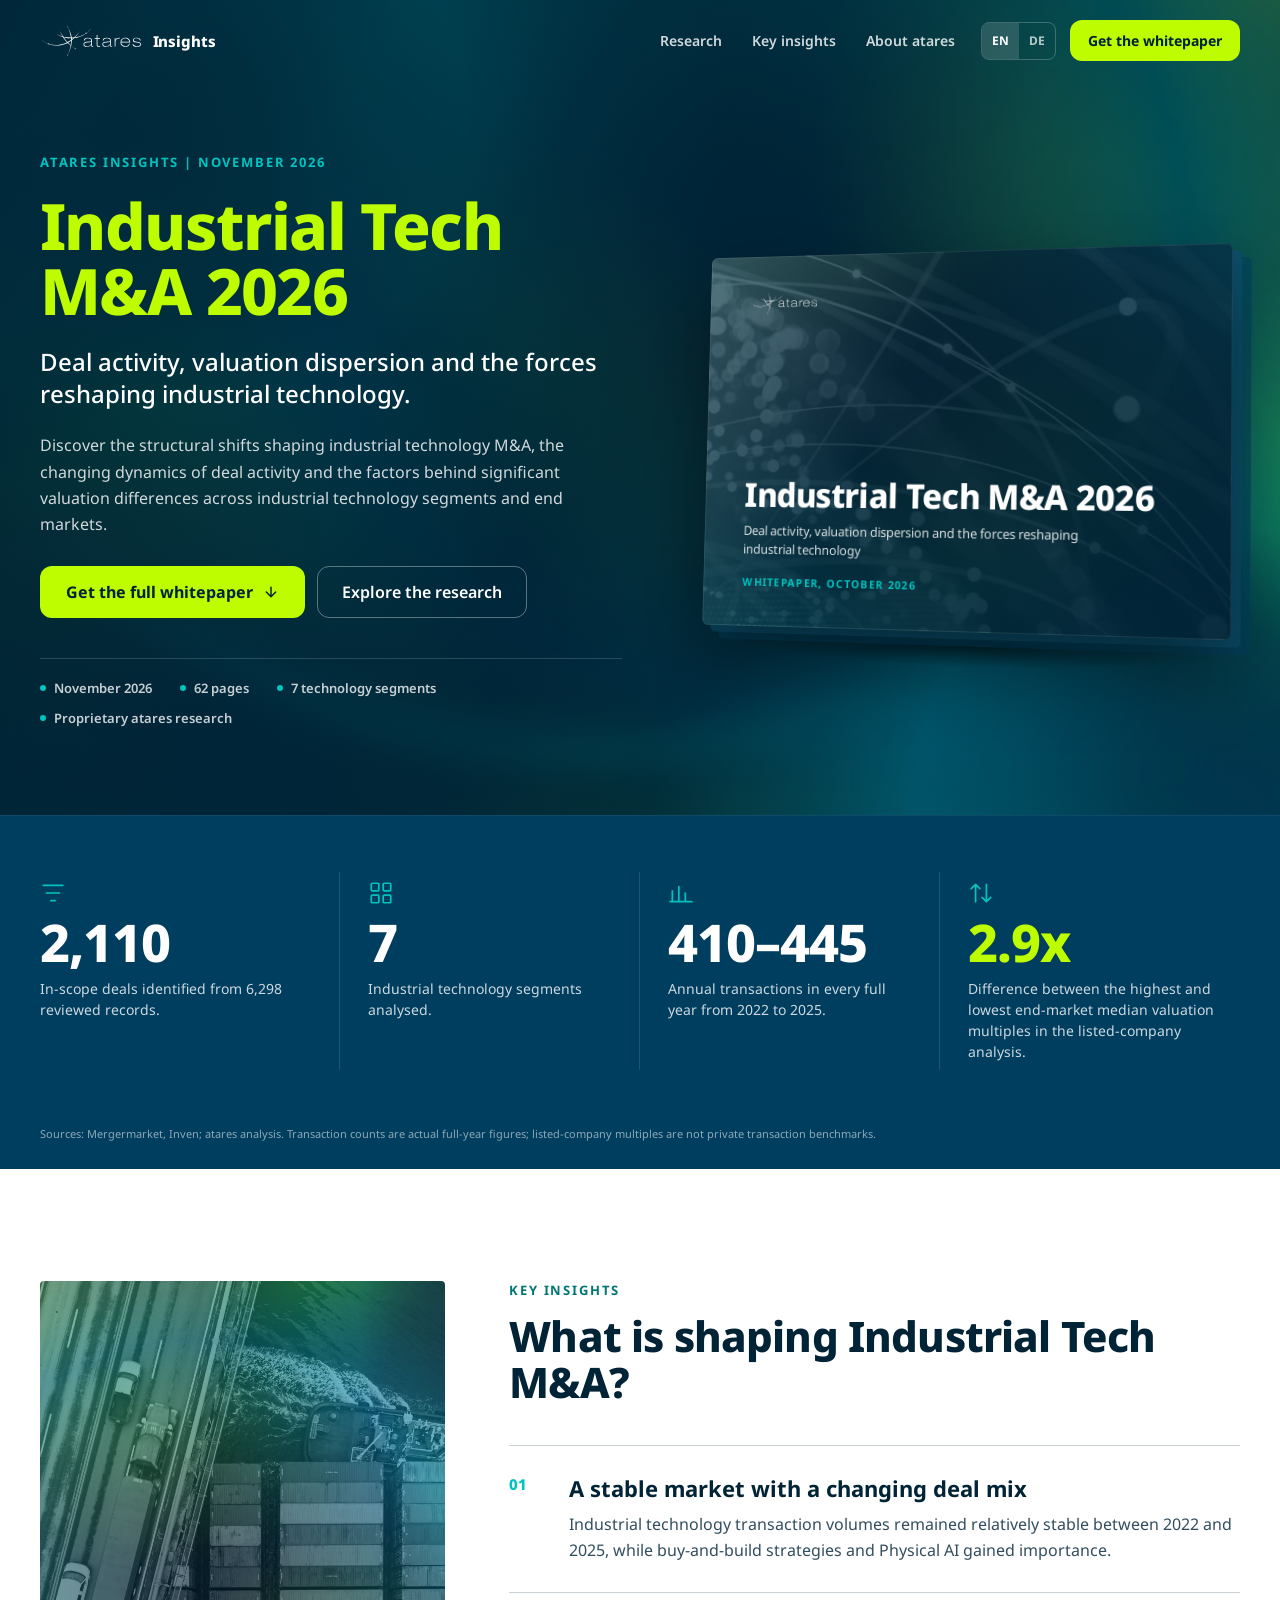
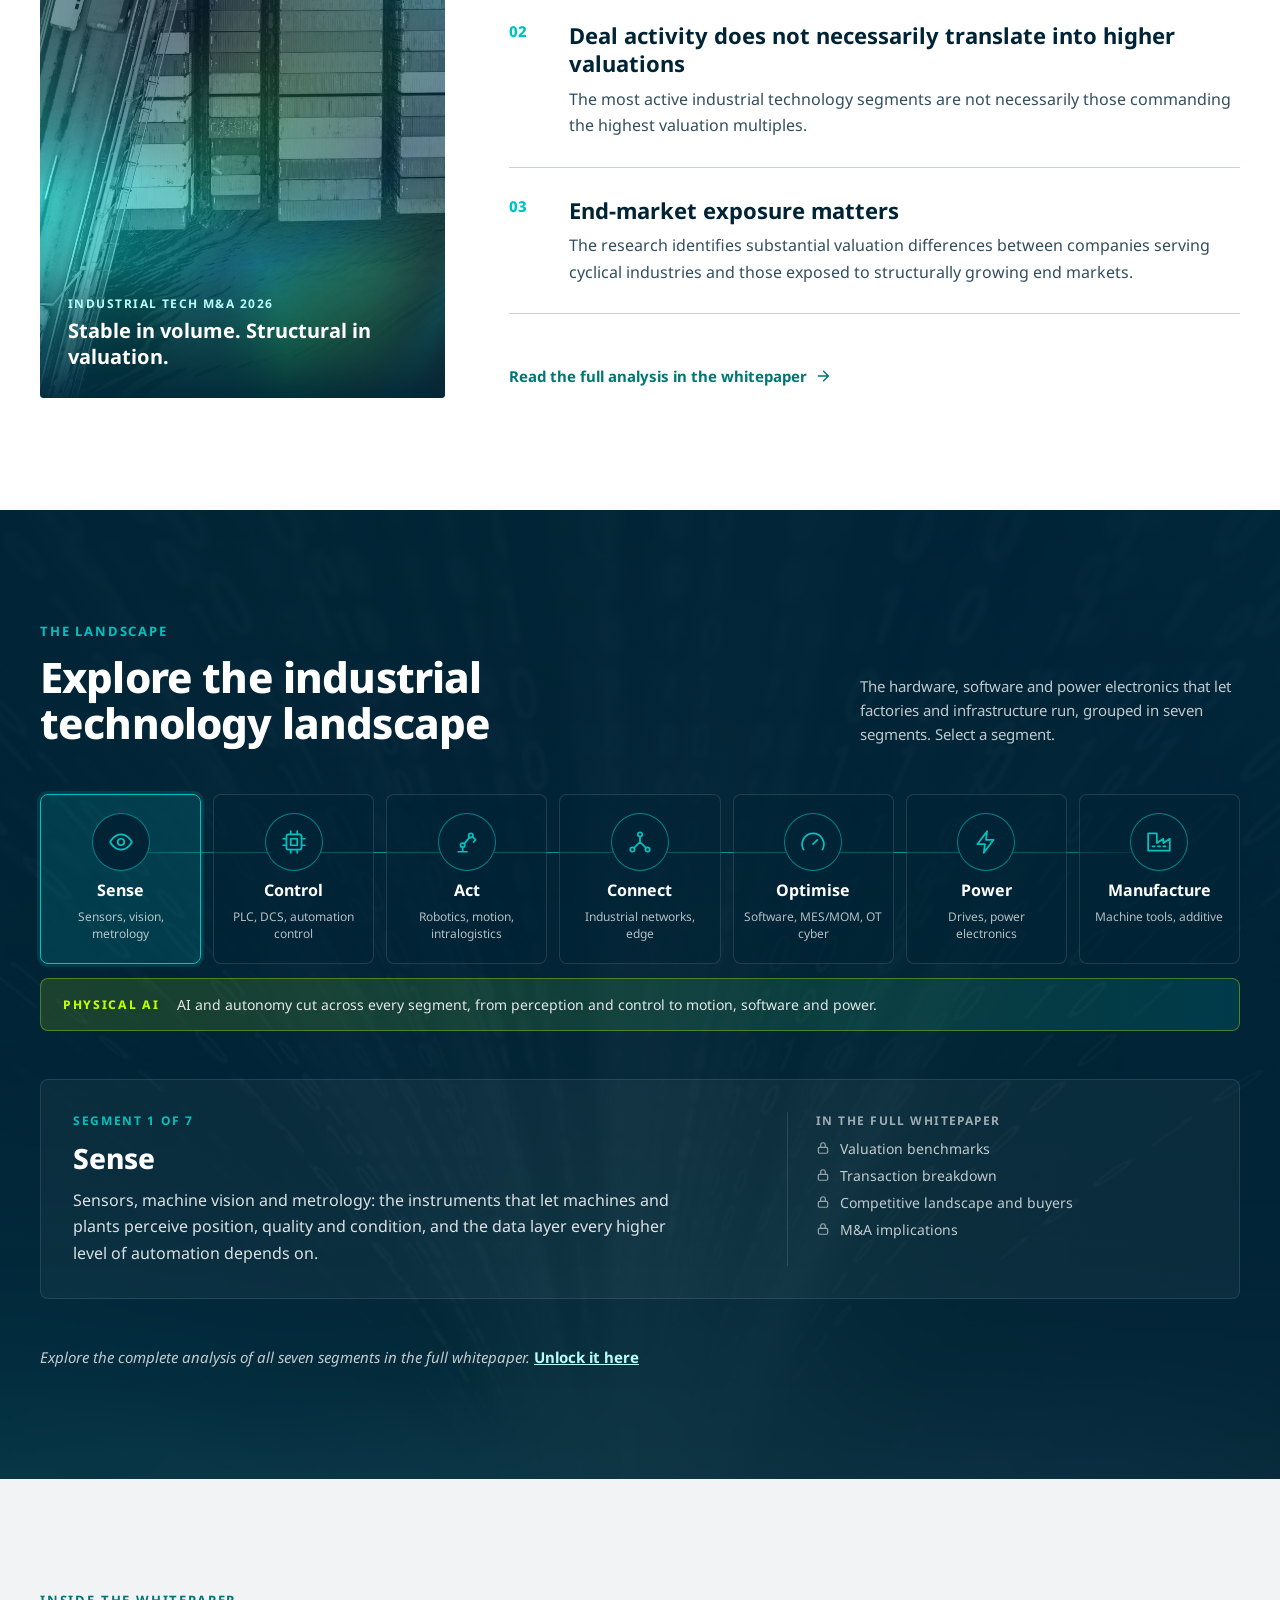
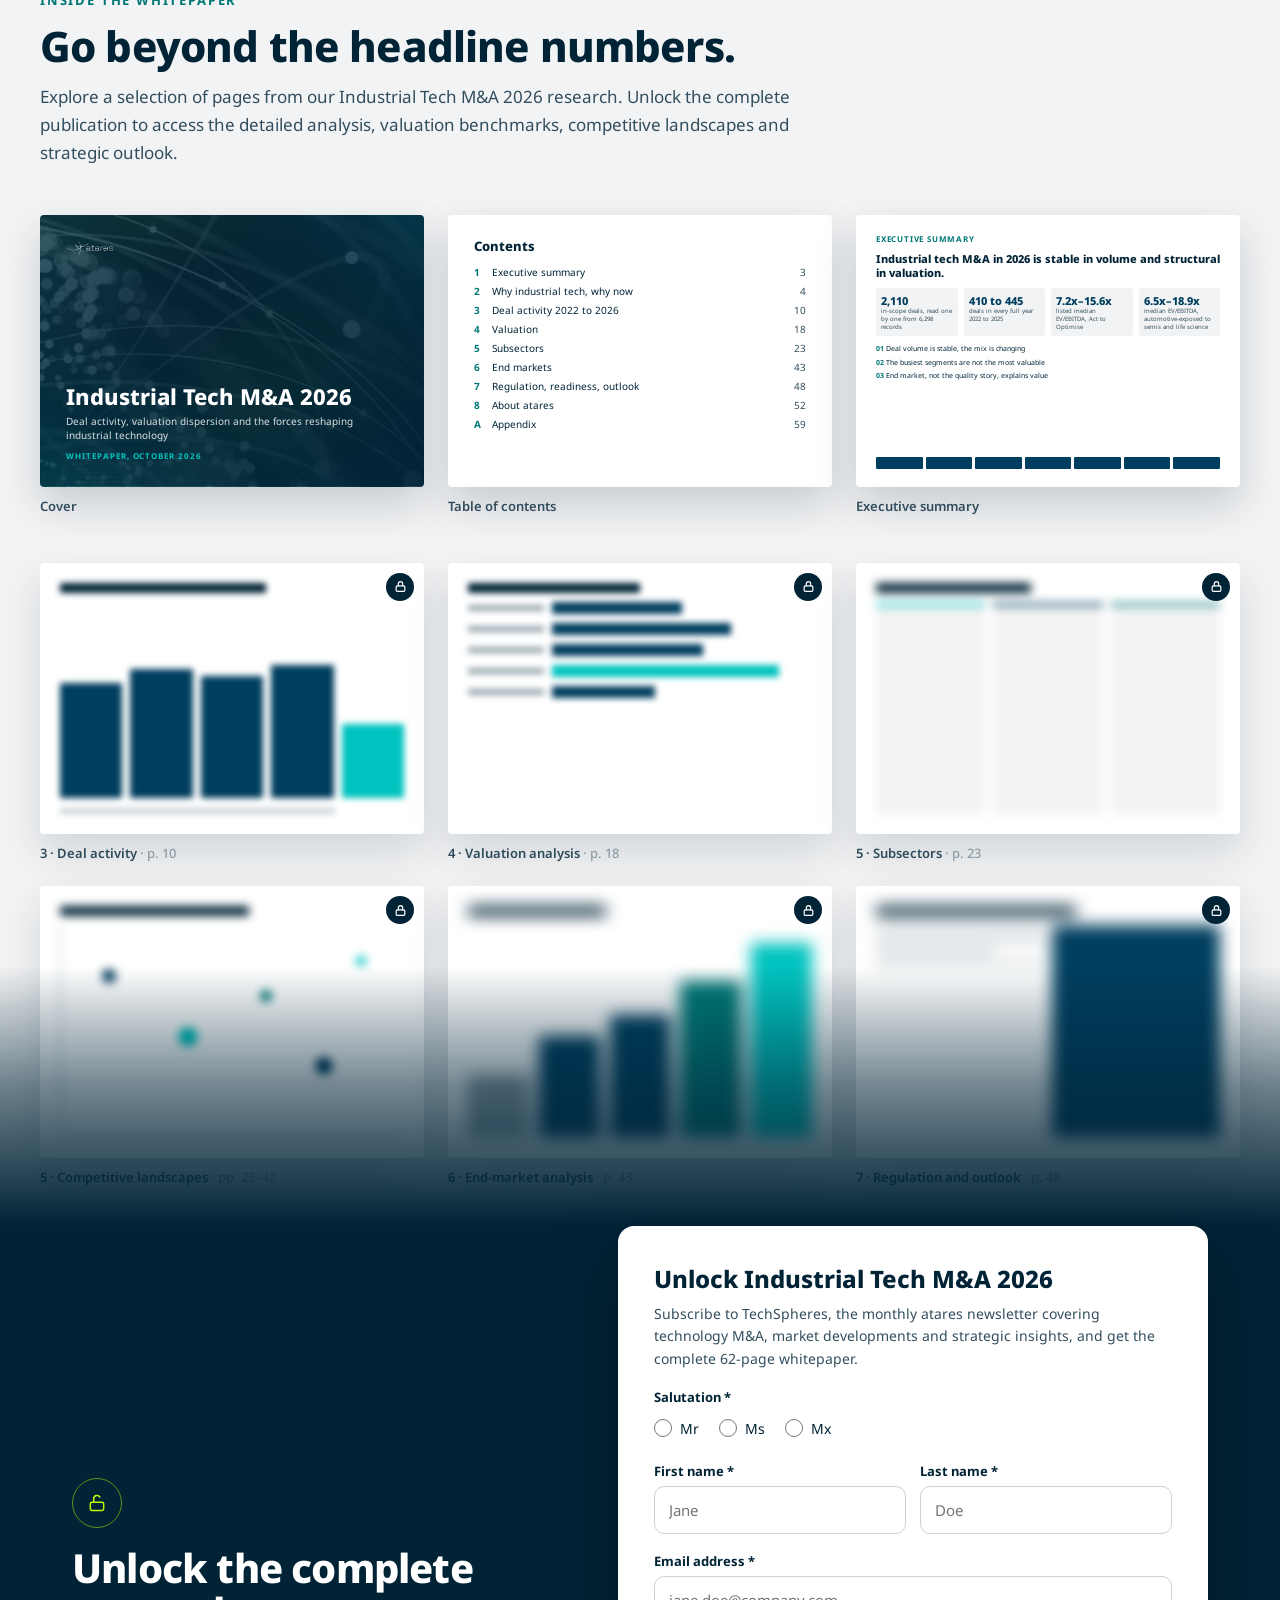
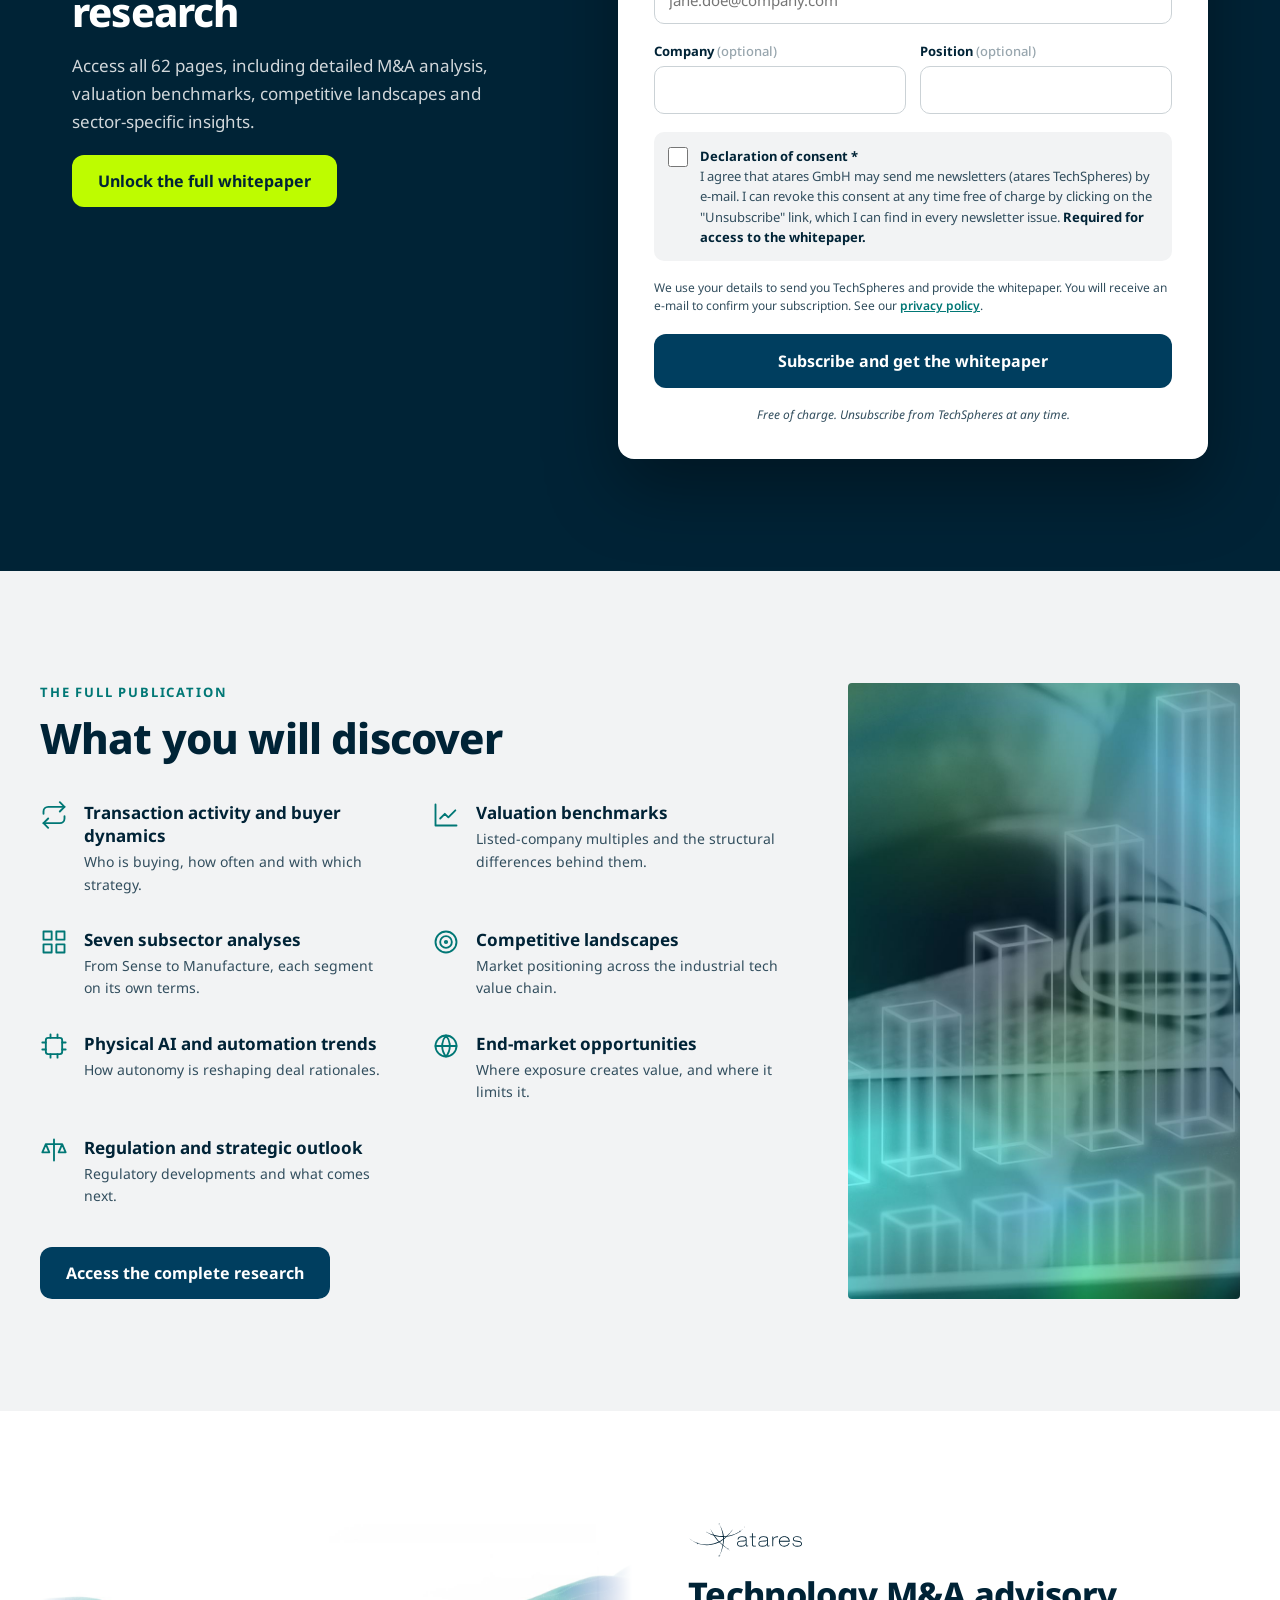
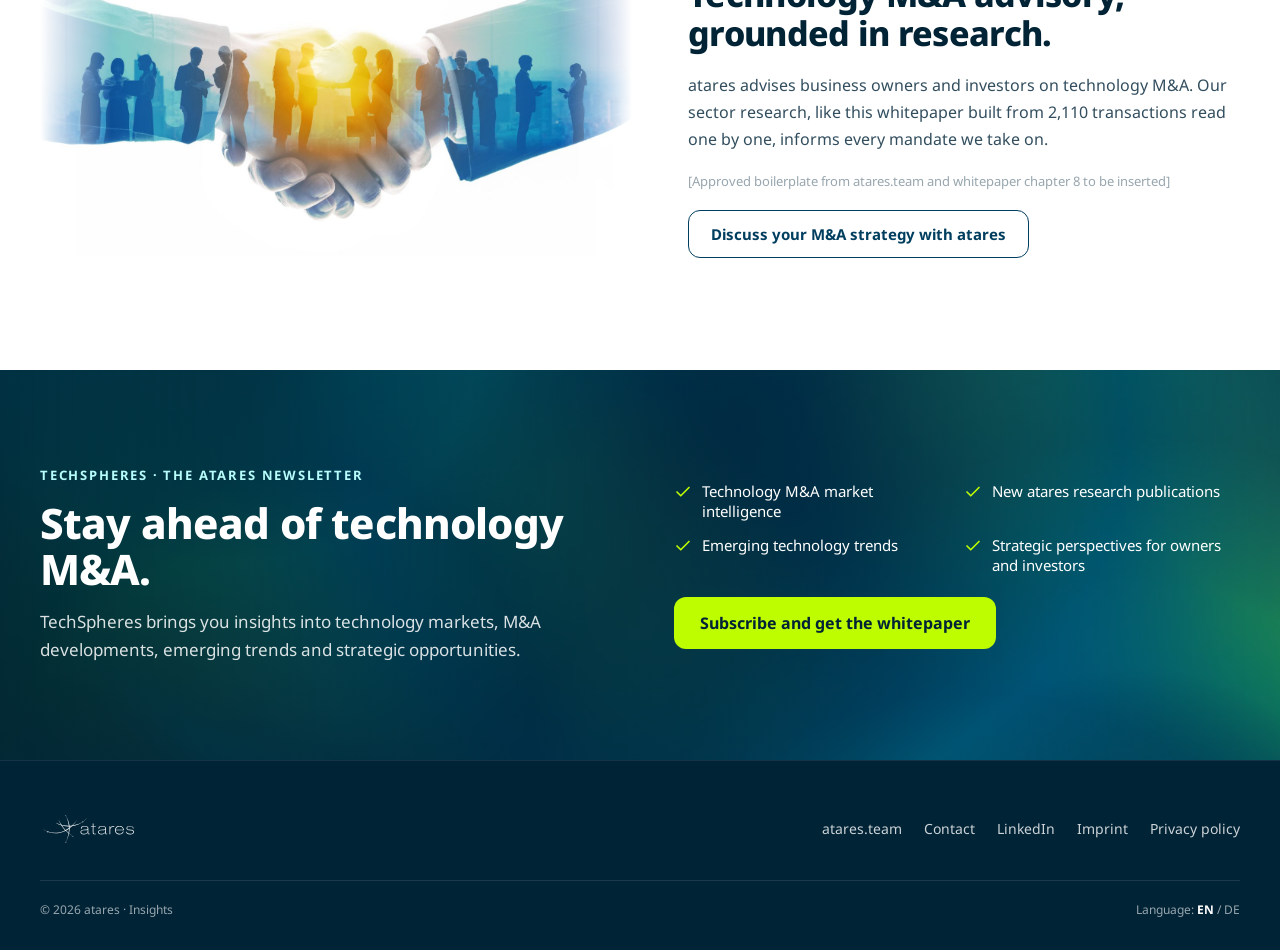
==== index.html @ 833ba100 "Subscribe whitepaper leads to atares TechSpheres via Mailchimp - Form now matches the atares.team Te" ====
<!doctype html>
<html lang="en">
<head>
<meta charset="utf-8">
<meta name="viewport" content="width=device-width, initial-scale=1">
<title>Industrial Tech M&amp;A 2026 | atares Insights</title>
<meta name="description" content="atares whitepaper: deal activity, valuation dispersion and the forces reshaping industrial technology M&amp;A, built from 2,110 transactions.">
<meta property="og:title" content="Industrial Tech M&amp;A 2026 | atares Insights">
<meta property="og:description" content="Deal activity, valuation dispersion and the forces reshaping industrial technology.">
<meta property="og:image" content="assets/991821ead0e1a523da4ce4a269cb7c0e.jpg">
<link rel="icon" href="assets/1806137ba7ff9f6e757d24d8d78b9882.svg">
<link rel="preconnect" href="https://fonts.googleapis.com">
<link href="https://fonts.googleapis.com/css2?family=Noto+Sans:wght@400;500;600;700;800&amp;display=swap" rel="stylesheet">
<style>
body{margin:0;background:#ffffff}
a{color:#007775}a:hover{color:#003e5f}
.hero-bg{background-color:#002336;background-image:linear-gradient(100deg,rgba(0,35,54,.96) 0%,rgba(0,35,54,.82) 45%,rgba(0,35,54,.35) 100%),url(assets/991821ead0e1a523da4ce4a269cb7c0e.jpg);background-size:cover;background-position:center}
.land-bg{background-color:#002336;background-image:linear-gradient(180deg,rgba(0,35,54,.94),rgba(0,35,54,.88)),url(assets/c95083ebfd81b2b73e8e420185a3550f.jpg);background-size:cover;background-position:center}
.ts-bg{background-color:#003e5f;background-image:linear-gradient(90deg,rgba(0,35,54,.92),rgba(0,62,95,.55)),url(assets/991821ead0e1a523da4ce4a269cb7c0e.jpg);background-size:cover;background-position:center}
.cover-bg{background-color:#002336;background-image:linear-gradient(160deg,rgba(0,35,54,.55),rgba(0,35,54,.92)),url(assets/211e1931f4c8da211d725cb4b583b872.jpg);background-size:cover;background-position:center}
.field{width:100%;box-sizing:border-box;height:48px;border-radius:10px;border:1px solid #cbd2d6;padding:0 14px;font:inherit;font-size:15px;color:#002336;background:#fff}
.field:focus{outline:2px solid #00c3bf;outline-offset:1px;border-color:#007775}
.seg:hover{border-color:#00c3bf}
.btn-lime:hover{background:#d4ff3d}
.btn-ghost:hover{background:rgba(255,255,255,.12)}
.btn-navy:hover{background:#002336}
.fade-x{-webkit-mask-image:linear-gradient(90deg,transparent 0,#000 12%,#000 88%,transparent 100%);mask-image:linear-gradient(90deg,transparent 0,#000 12%,#000 88%,transparent 100%)}
</style>
<link rel="stylesheet" href="css/site.css">
</head>
<body>
<div style="font-family: 'Noto Sans', Arial, Helvetica, sans-serif; color: #002336; background: #ffffff; width: 100%">

<!-- 01 NAV + 02 HERO -->
<section class="hero-bg" style="position: relative; overflow: hidden">
  <header style="max-width: 1200px; margin: 0 auto; padding: 20px 32px; display: flex; align-items: center; justify-content: space-between; gap: 16px; flex-wrap: wrap">
    <a href="#top" style="display: inline-flex; align-items: center; gap: 12px; text-decoration: none">
      <img src="assets/1806137ba7ff9f6e757d24d8d78b9882.svg" alt="atares" style="height: 30px; width: auto">
      <span style="font-weight: 800; font-size: 15px; color: #ffffff; letter-spacing: -0.01em">Insights</span>
    </a>
    <nav aria-label="Main" style="display: flex; align-items: center; gap: 6px; flex-wrap: wrap">
      <a href="#research" style="color: rgba(255,255,255,.82); text-decoration: none; font-size: 14px; font-weight: 600; padding: 10px 12px">Research</a>
      <a href="#insights" style="color: rgba(255,255,255,.82); text-decoration: none; font-size: 14px; font-weight: 600; padding: 10px 12px">Key insights</a>
      <a href="#about" style="color: rgba(255,255,255,.82); text-decoration: none; font-size: 14px; font-weight: 600; padding: 10px 12px">About atares</a>
      <div role="group" aria-label="Language" style="display: inline-flex; border: 1px solid rgba(255,255,255,.22); border-radius: 8px; overflow: hidden; margin: 0 8px">
        <button type="button" aria-pressed="true" style="background: rgba(255,255,255,.14); color: #ffffff; border: 0; font: inherit; font-size: 12px; font-weight: 700; padding: 8px 10px; min-height: 36px">EN</button>
        <button type="button" aria-pressed="false" style="background: transparent; color: rgba(255,255,255,.7); border: 0; font: inherit; font-size: 12px; font-weight: 700; padding: 8px 10px; min-height: 36px">DE</button>
      </div>
      <a href="#unlock" class="btn-lime" style="background: #befc00; color: #002336; text-decoration: none; font-size: 14px; font-weight: 700; padding: 11px 18px; border-radius: 12px">Get the whitepaper</a>
    </nav>
  </header>

  <div id="top" style="max-width: 1200px; margin: 0 auto; padding: 72px 32px 88px; display: flex; flex-wrap: wrap; align-items: center; gap: 56px">
    <div style="flex: 1 1 460px; min-width: 0; display: flex; flex-direction: column; gap: 22px">
      <p style="margin: 0; font-size: 13px; font-weight: 700; letter-spacing: 0.14em; color: #00c3bf">ATARES INSIGHTS | NOVEMBER 2026</p>
      <h1 style="margin: 0; font-size: 64px; line-height: 1.02; font-weight: 800; letter-spacing: -0.025em; color: #befc00">Industrial Tech M&amp;A 2026</h1>
      <p style="margin: 0; font-size: 24px; line-height: 1.35; font-weight: 500; color: #ffffff; max-width: 560px">Deal activity, valuation dispersion and the forces reshaping industrial technology.</p>
      <p style="margin: 0; font-size: 16px; line-height: 1.65; color: rgba(255,255,255,.82); max-width: 540px">Discover the structural shifts shaping industrial technology M&amp;A, the changing dynamics of deal activity and the factors behind significant valuation differences across industrial technology segments and end markets.</p>
      <div style="display: flex; flex-wrap: wrap; gap: 12px; padding-top: 6px">
        <a href="#unlock" class="btn-lime" style="background: #befc00; color: #002336; text-decoration: none; font-size: 16px; font-weight: 700; padding: 15px 26px; border-radius: 12px; display: inline-flex; align-items: center; gap: 10px">Get the full whitepaper
          <svg width="16" height="16" viewBox="0 0 24 24" fill="none" stroke="currentColor" stroke-width="2.2" stroke-linecap="round" stroke-linejoin="round" aria-hidden="true"><path d="M12 5v14M5 12l7 7 7-7"></path></svg></a>
        <a href="#research" class="btn-ghost" style="color: #ffffff; text-decoration: none; font-size: 16px; font-weight: 600; padding: 14px 24px; border-radius: 12px; border: 1px solid rgba(255,255,255,.35)">Explore the research</a>
      </div>
      <ul style="list-style: none; margin: 18px 0 0; padding: 20px 0 0; border-top: 1px solid rgba(255,255,255,.16); display: flex; flex-wrap: wrap; gap: 12px 28px; font-size: 13px; font-weight: 600; color: rgba(255,255,255,.78)">
        <li style="display: flex; align-items: center; gap: 8px"><span style="width: 6px; height: 6px; border-radius: 50%; background: #00c3bf"></span>November 2026</li>
        <li style="display: flex; align-items: center; gap: 8px"><span style="width: 6px; height: 6px; border-radius: 50%; background: #00c3bf"></span>62 pages</li>
        <li style="display: flex; align-items: center; gap: 8px"><span style="width: 6px; height: 6px; border-radius: 50%; background: #00c3bf"></span>7 technology segments</li>
        <li style="display: flex; align-items: center; gap: 8px"><span style="width: 6px; height: 6px; border-radius: 50%; background: #00c3bf"></span>Proprietary atares research</li>
      </ul>
    </div>

    <div style="flex: 1 1 440px; min-width: 0; display: flex; justify-content: center; perspective: 1600px">
      <div style="position: relative; width: 100%; max-width: 540px; transform: rotateY(-14deg) rotateX(4deg); transform-style: preserve-3d">
        <div style="position: absolute; left: 8%; right: 2%; bottom: -34px; height: 40px; background: radial-gradient(ellipse at center, rgba(0,0,0,.55), rgba(0,0,0,0) 70%)"></div>
        <div style="position: absolute; inset: 0; transform: translate(18px, 14px); border-radius: 6px; background: #003e5f; opacity: .6"></div>
        <div style="position: absolute; inset: 0; transform: translate(9px, 7px); border-radius: 6px; background: #0a4e6e; opacity: .8"></div>
        <div class="cover-bg" style="position: relative; aspect-ratio: 297 / 210; border-radius: 6px; box-shadow: 0 40px 80px rgba(0,0,0,.45), inset 0 0 0 1px rgba(255,255,255,.08); padding: 7% 8%; box-sizing: border-box; display: flex; flex-direction: column; justify-content: space-between; overflow: hidden">
          <div style="position: absolute; inset: 0; background: linear-gradient(115deg, rgba(255,255,255,.16) 0%, rgba(255,255,255,0) 38%)"></div>
          <img src="assets/1806137ba7ff9f6e757d24d8d78b9882.svg" alt="" style="height: 22px; width: auto; align-self: flex-start; position: relative">
          <div style="position: relative; display: flex; flex-direction: column; gap: 10px">
            <p style="margin: 0; font-size: 34px; line-height: 1.05; font-weight: 800; color: #ffffff; letter-spacing: -0.02em">Industrial Tech M&amp;A 2026</p>
            <p style="margin: 0; font-size: 13px; line-height: 1.45; color: rgba(255,255,255,.85); max-width: 360px">Deal activity, valuation dispersion and the forces reshaping industrial technology</p>
            <p style="margin: 6px 0 0; font-size: 11px; font-weight: 700; letter-spacing: .12em; color: #00c3bf">WHITEPAPER, OCTOBER 2026</p>
          </div>
        </div>
      </div>
    </div>
  </div>
</section>

<!-- 03 RESEARCH IN NUMBERS -->
<section id="research" aria-label="Research in numbers" style="background: #003e5f; border-top: 1px solid rgba(255,255,255,.06)">
  <div style="max-width: 1200px; margin: 0 auto; padding: 56px 32px; display: grid; grid-template-columns: repeat(auto-fit, minmax(230px, 1fr)); gap: 0">
    <div style="padding: 8px 28px 8px 0; border-right: 1px solid rgba(255,255,255,.12); display: flex; flex-direction: column; gap: 10px">
      <svg width="26" height="26" viewBox="0 0 24 24" fill="none" stroke="#00c3bf" stroke-width="1.6" stroke-linecap="round" stroke-linejoin="round" aria-hidden="true"><path d="M3 5h18M6 12h12M10 19h4"></path></svg>
      <p style="margin: 0; font-size: 52px; line-height: 1; font-weight: 800; color: #ffffff; letter-spacing: -0.02em">2,110</p>
      <p style="margin: 0; font-size: 14px; line-height: 1.5; color: rgba(255,255,255,.8)">In-scope deals identified from 6,298 reviewed records.</p>
    </div>
    <div style="padding: 8px 28px; border-right: 1px solid rgba(255,255,255,.12); display: flex; flex-direction: column; gap: 10px">
      <svg width="26" height="26" viewBox="0 0 24 24" fill="none" stroke="#00c3bf" stroke-width="1.6" stroke-linecap="round" stroke-linejoin="round" aria-hidden="true"><rect x="3" y="3" width="7" height="7" rx="1"></rect><rect x="14" y="3" width="7" height="7" rx="1"></rect><rect x="3" y="14" width="7" height="7" rx="1"></rect><rect x="14" y="14" width="7" height="7" rx="1"></rect></svg>
      <p style="margin: 0; font-size: 52px; line-height: 1; font-weight: 800; color: #ffffff; letter-spacing: -0.02em">7</p>
      <p style="margin: 0; font-size: 14px; line-height: 1.5; color: rgba(255,255,255,.8)">Industrial technology segments analysed.</p>
    </div>
    <div style="padding: 8px 28px; border-right: 1px solid rgba(255,255,255,.12); display: flex; flex-direction: column; gap: 10px">
      <svg width="26" height="26" viewBox="0 0 24 24" fill="none" stroke="#00c3bf" stroke-width="1.6" stroke-linecap="round" stroke-linejoin="round" aria-hidden="true"><path d="M4 20V10M10 20V6M16 20v-8M22 20H2"></path></svg>
      <p style="margin: 0; font-size: 52px; line-height: 1; font-weight: 800; color: #ffffff; letter-spacing: -0.02em">410–445</p>
      <p style="margin: 0; font-size: 14px; line-height: 1.5; color: rgba(255,255,255,.8)">Annual transactions in every full year from 2022 to 2025.</p>
    </div>
    <div style="padding: 8px 0 8px 28px; display: flex; flex-direction: column; gap: 10px">
      <svg width="26" height="26" viewBox="0 0 24 24" fill="none" stroke="#00c3bf" stroke-width="1.6" stroke-linecap="round" stroke-linejoin="round" aria-hidden="true"><path d="M7 4v16M17 4v16M3 8l4-4 4 4M13 16l4 4 4-4"></path></svg>
      <p style="margin: 0; font-size: 52px; line-height: 1; font-weight: 800; color: #befc00; letter-spacing: -0.02em">2.9x</p>
      <p style="margin: 0; font-size: 14px; line-height: 1.5; color: rgba(255,255,255,.8)">Difference between the highest and lowest end-market median valuation multiples in the listed-company analysis.</p>
    </div>
  </div>
  <p style="max-width: 1200px; margin: 0 auto; padding: 0 32px 28px; font-size: 11px; color: rgba(255,255,255,.55)">Sources: Mergermarket, Inven; atares analysis. Transaction counts are actual full-year figures; listed-company multiples are not private transaction benchmarks.</p>
</section>

<!-- 04 INSIGHTS -->
<section id="insights" style="background: #ffffff">
  <div style="max-width: 1200px; margin: 0 auto; padding: 112px 32px; display: flex; flex-wrap: wrap; gap: 64px; align-items: stretch">
    <div style="flex: 1 1 320px; min-width: 0; position: relative; border-radius: 4px; overflow: hidden; min-height: 520px">
      <img src="assets/d1337f1c4bf4432d3291064b60713626.jpg" alt="Aerial view of a container ship and motorway bridge" style="position: absolute; inset: 0; width: 100%; height: 100%; object-fit: cover">
      <div style="position: absolute; left: 0; right: 0; bottom: 0; padding: 28px; background: linear-gradient(0deg, rgba(0,35,54,.9), rgba(0,35,54,0))">
        <p style="margin: 0; font-size: 12px; font-weight: 700; letter-spacing: .12em; color: #b7fdfc">INDUSTRIAL TECH M&amp;A 2026</p>
        <p style="margin: 6px 0 0; font-size: 20px; font-weight: 700; color: #ffffff; line-height: 1.3">Stable in volume. Structural in valuation.</p>
      </div>
    </div>
    <div style="flex: 2 1 560px; min-width: 0; display: flex; flex-direction: column; gap: 40px">
      <div style="display: flex; flex-direction: column; gap: 14px">
        <p style="margin: 0; font-size: 13px; font-weight: 700; letter-spacing: .14em; color: #007775">KEY INSIGHTS</p>
        <h2 style="margin: 0; font-size: 42px; line-height: 1.1; font-weight: 800; letter-spacing: -0.02em; color: #002336">What is shaping Industrial Tech M&amp;A?</h2>
      </div>
      <div style="display: flex; flex-direction: column">
        <article style="display: flex; gap: 28px; padding: 28px 0; border-top: 1px solid #cbd2d6">
          <p style="margin: 0; font-size: 15px; font-weight: 800; color: #00c3bf; min-width: 32px">01</p>
          <div style="display: flex; flex-direction: column; gap: 8px">
            <h3 style="margin: 0; font-size: 22px; line-height: 1.3; font-weight: 700; color: #002336">A stable market with a changing deal mix</h3>
            <p style="margin: 0; font-size: 16px; line-height: 1.65; color: #324e5e">Industrial technology transaction volumes remained relatively stable between 2022 and 2025, while buy-and-build strategies and Physical AI gained importance.</p>
          </div>
        </article>
        <article style="display: flex; gap: 28px; padding: 28px 0; border-top: 1px solid #cbd2d6">
          <p style="margin: 0; font-size: 15px; font-weight: 800; color: #00c3bf; min-width: 32px">02</p>
          <div style="display: flex; flex-direction: column; gap: 8px">
            <h3 style="margin: 0; font-size: 22px; line-height: 1.3; font-weight: 700; color: #002336">Deal activity does not necessarily translate into higher valuations</h3>
            <p style="margin: 0; font-size: 16px; line-height: 1.65; color: #324e5e">The most active industrial technology segments are not necessarily those commanding the highest valuation multiples.</p>
          </div>
        </article>
        <article style="display: flex; gap: 28px; padding: 28px 0; border-top: 1px solid #cbd2d6; border-bottom: 1px solid #cbd2d6">
          <p style="margin: 0; font-size: 15px; font-weight: 800; color: #00c3bf; min-width: 32px">03</p>
          <div style="display: flex; flex-direction: column; gap: 8px">
            <h3 style="margin: 0; font-size: 22px; line-height: 1.3; font-weight: 700; color: #002336">End-market exposure matters</h3>
            <p style="margin: 0; font-size: 16px; line-height: 1.65; color: #324e5e">The research identifies substantial valuation differences between companies serving cyclical industries and those exposed to structurally growing end markets.</p>
          </div>
        </article>
      </div>
      <a href="#unlock" style="align-self: flex-start; color: #007775; font-weight: 700; font-size: 15px; text-decoration: none; display: inline-flex; align-items: center; gap: 8px; min-height: 44px">Read the full analysis in the whitepaper
        <svg width="16" height="16" viewBox="0 0 24 24" fill="none" stroke="currentColor" stroke-width="2.2" stroke-linecap="round" stroke-linejoin="round" aria-hidden="true"><path d="M5 12h14M13 5l7 7-7 7"></path></svg></a>
    </div>
  </div>
</section>

<!-- 05 LANDSCAPE -->
<section class="land-bg" aria-labelledby="land-h">
  <div style="max-width: 1200px; margin: 0 auto; padding: 112px 32px; display: flex; flex-direction: column; gap: 48px">
    <div style="display: flex; flex-wrap: wrap; justify-content: space-between; align-items: flex-end; gap: 24px">
      <div style="display: flex; flex-direction: column; gap: 14px; max-width: 640px">
        <p style="margin: 0; font-size: 13px; font-weight: 700; letter-spacing: .14em; color: #00c3bf">THE LANDSCAPE</p>
        <h2 id="land-h" style="margin: 0; font-size: 42px; line-height: 1.1; font-weight: 800; letter-spacing: -0.02em; color: #ffffff">Explore the industrial technology landscape</h2>
      </div>
      <p style="margin: 0; font-size: 15px; line-height: 1.6; color: rgba(255,255,255,.75); max-width: 380px">The hardware, software and power electronics that let factories and infrastructure run, grouped in seven segments. Select a segment.</p>
    </div>

    <div style="position: relative; display: flex; flex-direction: column; gap: 0">
      <div aria-hidden="true" style="position: absolute; left: 4%; right: 4%; top: 58px; height: 1px; background: linear-gradient(90deg, rgba(0,195,191,0), rgba(0,195,191,.7) 15%, rgba(0,195,191,.7) 85%, rgba(0,195,191,0))"></div>
      <div role="tablist" aria-label="Technology segments" style="position: relative; display: grid; grid-template-columns: repeat(auto-fit, minmax(140px, 1fr)); gap: 12px">
        <button type="button" role="tab" class="seg" data-seg="sense" aria-selected="false">
          <span style="width: 56px; height: 56px; border-radius: 50%; display: flex; align-items: center; justify-content: center; background: #002336; border: 1px solid rgba(0,195,191,.6)"><svg width="26" height="26" viewBox="0 0 24 24" fill="none" stroke="#00c3bf" stroke-width="1.6" stroke-linecap="round" stroke-linejoin="round" aria-hidden="true"><path d="M2 12s3.5-7 10-7 10 7 10 7-3.5 7-10 7S2 12 2 12z"></path><circle cx="12" cy="12" r="3"></circle></svg></span>
          <span style="font-size: 16px; font-weight: 700; color: #ffffff">Sense</span>
          <span style="font-size: 12px; line-height: 1.4; color: rgba(255,255,255,.7)">Sensors, vision, metrology</span>
        </button>
        <button type="button" role="tab" class="seg" data-seg="control" aria-selected="false">
          <span style="width: 56px; height: 56px; border-radius: 50%; display: flex; align-items: center; justify-content: center; background: #002336; border: 1px solid rgba(0,195,191,.6)"><svg width="26" height="26" viewBox="0 0 24 24" fill="none" stroke="#00c3bf" stroke-width="1.6" stroke-linecap="round" stroke-linejoin="round" aria-hidden="true"><rect x="5" y="5" width="14" height="14" rx="2"></rect><rect x="9" y="9" width="6" height="6"></rect><path d="M9 2v3M15 2v3M9 19v3M15 19v3M2 9h3M2 15h3M19 9h3M19 15h3"></path></svg></span>
          <span style="font-size: 16px; font-weight: 700; color: #ffffff">Control</span>
          <span style="font-size: 12px; line-height: 1.4; color: rgba(255,255,255,.7)">PLC, DCS, automation control</span>
        </button>
        <button type="button" role="tab" class="seg" data-seg="act" aria-selected="false">
          <span style="width: 56px; height: 56px; border-radius: 50%; display: flex; align-items: center; justify-content: center; background: #002336; border: 1px solid rgba(0,195,191,.6)"><svg width="26" height="26" viewBox="0 0 24 24" fill="none" stroke="#00c3bf" stroke-width="1.6" stroke-linecap="round" stroke-linejoin="round" aria-hidden="true"><path d="M4 21h8M8 21v-4"></path><circle cx="8" cy="15" r="2"></circle><path d="M9.5 13.5l5-6"></path><circle cx="15.5" cy="6" r="2"></circle><path d="M17 7l3 3M20 10l-2 2"></path></svg></span>
          <span style="font-size: 16px; font-weight: 700; color: #ffffff">Act</span>
          <span style="font-size: 12px; line-height: 1.4; color: rgba(255,255,255,.7)">Robotics, motion, intralogistics</span>
        </button>
        <button type="button" role="tab" class="seg" data-seg="connect" aria-selected="false">
          <span style="width: 56px; height: 56px; border-radius: 50%; display: flex; align-items: center; justify-content: center; background: #002336; border: 1px solid rgba(0,195,191,.6)"><svg width="26" height="26" viewBox="0 0 24 24" fill="none" stroke="#00c3bf" stroke-width="1.6" stroke-linecap="round" stroke-linejoin="round" aria-hidden="true"><circle cx="12" cy="5" r="2"></circle><circle cx="5" cy="19" r="2"></circle><circle cx="19" cy="19" r="2"></circle><path d="M12 7v5M12 12l-5.5 5.5M12 12l5.5 5.5"></path></svg></span>
          <span style="font-size: 16px; font-weight: 700; color: #ffffff">Connect</span>
          <span style="font-size: 12px; line-height: 1.4; color: rgba(255,255,255,.7)">Industrial networks, edge</span>
        </button>
        <button type="button" role="tab" class="seg" data-seg="optimise" aria-selected="false">
          <span style="width: 56px; height: 56px; border-radius: 50%; display: flex; align-items: center; justify-content: center; background: #002336; border: 1px solid rgba(0,195,191,.6)"><svg width="26" height="26" viewBox="0 0 24 24" fill="none" stroke="#00c3bf" stroke-width="1.6" stroke-linecap="round" stroke-linejoin="round" aria-hidden="true"><path d="M12 14l4-4"></path><path d="M3.3 19a10 10 0 1 1 17.4 0"></path></svg></span>
          <span style="font-size: 16px; font-weight: 700; color: #ffffff">Optimise</span>
          <span style="font-size: 12px; line-height: 1.4; color: rgba(255,255,255,.7)">Software, MES/MOM, OT cyber</span>
        </button>
        <button type="button" role="tab" class="seg" data-seg="power" aria-selected="false">
          <span style="width: 56px; height: 56px; border-radius: 50%; display: flex; align-items: center; justify-content: center; background: #002336; border: 1px solid rgba(0,195,191,.6)"><svg width="26" height="26" viewBox="0 0 24 24" fill="none" stroke="#00c3bf" stroke-width="1.6" stroke-linecap="round" stroke-linejoin="round" aria-hidden="true"><path d="M13 2L4 14h7l-1 8 9-12h-7l1-8z"></path></svg></span>
          <span style="font-size: 16px; font-weight: 700; color: #ffffff">Power</span>
          <span style="font-size: 12px; line-height: 1.4; color: rgba(255,255,255,.7)">Drives, power electronics</span>
        </button>
        <button type="button" role="tab" class="seg" data-seg="manufacture" aria-selected="false">
          <span style="width: 56px; height: 56px; border-radius: 50%; display: flex; align-items: center; justify-content: center; background: #002336; border: 1px solid rgba(0,195,191,.6)"><svg width="26" height="26" viewBox="0 0 24 24" fill="none" stroke="#00c3bf" stroke-width="1.6" stroke-linecap="round" stroke-linejoin="round" aria-hidden="true"><path d="M2 20h20V9l-6 4V9l-6 4V4H2z"></path><path d="M6 16h2M11 16h2M16 16h2"></path></svg></span>
          <span style="font-size: 16px; font-weight: 700; color: #ffffff">Manufacture</span>
          <span style="font-size: 12px; line-height: 1.4; color: rgba(255,255,255,.7)">Machine tools, additive</span>
        </button>
      </div>

      <div style="margin-top: 14px; border-radius: 8px; padding: 16px 22px; background: linear-gradient(90deg, rgba(190,252,0,.14), rgba(0,195,191,.14)); border: 1px solid rgba(190,252,0,.35); display: flex; flex-wrap: wrap; align-items: center; gap: 10px 18px">
        <span style="font-size: 12px; font-weight: 800; letter-spacing: .14em; color: #befc00">PHYSICAL AI</span>
        <span style="font-size: 14px; color: rgba(255,255,255,.88)">AI and autonomy cut across every segment, from perception and control to motion, software and power.</span>
      </div>
    </div>

    <div aria-live="polite" style="display: flex; flex-wrap: wrap; gap: 32px; align-items: stretch; background: rgba(255,255,255,.04); border: 1px solid rgba(255,255,255,.1); border-radius: 8px; padding: 32px">
      <div style="flex: 2 1 420px; min-width: 0; display: flex; flex-direction: column; gap: 10px">
        <p style="margin: 0; font-size: 12px; font-weight: 700; letter-spacing: .14em; color: #00c3bf">SEGMENT <span id="seg-num">1</span> OF 7</p>
        <h3 style="margin: 0; font-size: 28px; font-weight: 800; color: #ffffff"><span id="seg-name">Sense</span></h3>
        <p style="margin: 0; font-size: 16px; line-height: 1.65; color: rgba(255,255,255,.85); max-width: 620px"><span id="seg-def"></span></p>
      </div>
      <div style="flex: 1 1 260px; min-width: 0; display: flex; flex-direction: column; gap: 10px; border-left: 1px solid rgba(255,255,255,.12); padding-left: 28px">
        <p style="margin: 0; font-size: 12px; font-weight: 700; letter-spacing: .12em; color: rgba(255,255,255,.6)">IN THE FULL WHITEPAPER</p>
        <div style="display: flex; flex-direction: column; gap: 8px">
          <div style="display: flex; align-items: center; gap: 10px; font-size: 14px; color: rgba(255,255,255,.75)"><svg width="14" height="14" viewBox="0 0 24 24" fill="none" stroke="#98a6ae" stroke-width="2" stroke-linecap="round" stroke-linejoin="round" aria-hidden="true"><rect x="4" y="11" width="16" height="10" rx="2"></rect><path d="M8 11V7a4 4 0 0 1 8 0v4"></path></svg>Valuation benchmarks</div>
          <div style="display: flex; align-items: center; gap: 10px; font-size: 14px; color: rgba(255,255,255,.75)"><svg width="14" height="14" viewBox="0 0 24 24" fill="none" stroke="#98a6ae" stroke-width="2" stroke-linecap="round" stroke-linejoin="round" aria-hidden="true"><rect x="4" y="11" width="16" height="10" rx="2"></rect><path d="M8 11V7a4 4 0 0 1 8 0v4"></path></svg>Transaction breakdown</div>
          <div style="display: flex; align-items: center; gap: 10px; font-size: 14px; color: rgba(255,255,255,.75)"><svg width="14" height="14" viewBox="0 0 24 24" fill="none" stroke="#98a6ae" stroke-width="2" stroke-linecap="round" stroke-linejoin="round" aria-hidden="true"><rect x="4" y="11" width="16" height="10" rx="2"></rect><path d="M8 11V7a4 4 0 0 1 8 0v4"></path></svg>Competitive landscape and buyers</div>
          <div style="display: flex; align-items: center; gap: 10px; font-size: 14px; color: rgba(255,255,255,.75)"><svg width="14" height="14" viewBox="0 0 24 24" fill="none" stroke="#98a6ae" stroke-width="2" stroke-linecap="round" stroke-linejoin="round" aria-hidden="true"><rect x="4" y="11" width="16" height="10" rx="2"></rect><path d="M8 11V7a4 4 0 0 1 8 0v4"></path></svg>M&amp;A implications</div>
        </div>
      </div>
    </div>
    <p style="margin: 0; font-size: 15px; font-style: italic; color: rgba(255,255,255,.75)">Explore the complete analysis of all seven segments in the full whitepaper. <a href="#unlock" style="color: #b7fdfc; font-style: normal; font-weight: 700">Unlock it here</a></p>
  </div>
</section>

<!-- 06 INSIDE THE WHITEPAPER + 07 FORM + 08 SUCCESS -->
<section aria-labelledby="inside-h" style="background: #f2f3f4">
  <div style="max-width: 1200px; margin: 0 auto; padding: 112px 32px 0; display: flex; flex-direction: column; gap: 48px">
    <div style="display: flex; flex-direction: column; gap: 14px; max-width: 760px">
      <p style="margin: 0; font-size: 13px; font-weight: 700; letter-spacing: .14em; color: #007775">INSIDE THE WHITEPAPER</p>
      <h2 id="inside-h" style="margin: 0; font-size: 42px; line-height: 1.1; font-weight: 800; letter-spacing: -0.02em; color: #002336">Go beyond the headline numbers.</h2>
      <p style="margin: 0; font-size: 17px; line-height: 1.65; color: #324e5e">Explore a selection of pages from our Industrial Tech M&amp;A 2026 research. Unlock the complete publication to access the detailed analysis, valuation benchmarks, competitive landscapes and strategic outlook.</p>
    </div>

    <!-- open pages -->
    <div style="display: grid; grid-template-columns: repeat(auto-fit, minmax(300px, 1fr)); gap: 24px">
      <figure style="margin: 0; display: flex; flex-direction: column; gap: 10px">
        <div class="cover-bg" style="aspect-ratio: 297 / 210; border-radius: 4px; box-shadow: 0 18px 40px rgba(0,35,54,.18); padding: 26px; box-sizing: border-box; display: flex; flex-direction: column; justify-content: space-between">
          <img src="assets/1806137ba7ff9f6e757d24d8d78b9882.svg" alt="" style="height: 14px; width: auto; align-self: flex-start">
          <div style="display: flex; flex-direction: column; gap: 6px">
            <p style="margin: 0; font-size: 22px; line-height: 1.1; font-weight: 800; color: #ffffff">Industrial Tech M&amp;A 2026</p>
            <p style="margin: 0; font-size: 10px; line-height: 1.4; color: rgba(255,255,255,.85)">Deal activity, valuation dispersion and the forces reshaping industrial technology</p>
            <p style="margin: 2px 0 0; font-size: 8px; font-weight: 700; letter-spacing: .12em; color: #00c3bf">WHITEPAPER, OCTOBER 2026</p>
          </div>
        </div>
        <figcaption style="font-size: 13px; font-weight: 600; color: #324e5e">Cover</figcaption>
      </figure>
      <figure style="margin: 0; display: flex; flex-direction: column; gap: 10px">
        <div style="aspect-ratio: 297 / 210; border-radius: 4px; background: #ffffff; box-shadow: 0 18px 40px rgba(0,35,54,.18); padding: 22px 26px; box-sizing: border-box; display: flex; flex-direction: column; gap: 10px">
          <p style="margin: 0; font-size: 13px; font-weight: 800; color: #002336">Contents</p>
          <div style="display: grid; grid-template-columns: 18px 1fr 22px; row-gap: 5px; font-size: 10px; color: #002336">
            <span style="color: #007775; font-weight: 700">1</span><span>Executive summary</span><span style="text-align: right; color: #324e5e">3</span>
            <span style="color: #007775; font-weight: 700">2</span><span>Why industrial tech, why now</span><span style="text-align: right; color: #324e5e">4</span>
            <span style="color: #007775; font-weight: 700">3</span><span>Deal activity 2022 to 2026</span><span style="text-align: right; color: #324e5e">10</span>
            <span style="color: #007775; font-weight: 700">4</span><span>Valuation</span><span style="text-align: right; color: #324e5e">18</span>
            <span style="color: #007775; font-weight: 700">5</span><span>Subsectors</span><span style="text-align: right; color: #324e5e">23</span>
            <span style="color: #007775; font-weight: 700">6</span><span>End markets</span><span style="text-align: right; color: #324e5e">43</span>
            <span style="color: #007775; font-weight: 700">7</span><span>Regulation, readiness, outlook</span><span style="text-align: right; color: #324e5e">48</span>
            <span style="color: #007775; font-weight: 700">8</span><span>About atares</span><span style="text-align: right; color: #324e5e">52</span>
            <span style="color: #007775; font-weight: 700">A</span><span>Appendix</span><span style="text-align: right; color: #324e5e">59</span>
          </div>
        </div>
        <figcaption style="font-size: 13px; font-weight: 600; color: #324e5e">Table of contents</figcaption>
      </figure>
      <figure style="margin: 0; display: flex; flex-direction: column; gap: 10px">
        <div style="aspect-ratio: 297 / 210; border-radius: 4px; background: #ffffff; box-shadow: 0 18px 40px rgba(0,35,54,.18); padding: 18px 20px; box-sizing: border-box; display: flex; flex-direction: column; gap: 8px; overflow: hidden">
          <p style="margin: 0; font-size: 8px; font-weight: 700; letter-spacing: .1em; color: #007775">EXECUTIVE SUMMARY</p>
          <p style="margin: 0; font-size: 11px; line-height: 1.25; font-weight: 800; color: #002336">Industrial tech M&amp;A in 2026 is stable in volume and structural in valuation.</p>
          <div style="display: grid; grid-template-columns: repeat(4, minmax(0, 1fr)); gap: 6px">
            <div style="background: #f2f3f4; padding: 5px; border-radius: 2px"><p style="margin: 0; font-size: 11px; font-weight: 800; color: #003e5f">2,110</p><p style="margin: 0; font-size: 6px; line-height: 1.3; color: #324e5e">in-scope deals, read one by one from 6,298 records</p></div>
            <div style="background: #f2f3f4; padding: 5px; border-radius: 2px"><p style="margin: 0; font-size: 11px; font-weight: 800; color: #003e5f">410 to 445</p><p style="margin: 0; font-size: 6px; line-height: 1.3; color: #324e5e">deals in every full year 2022 to 2025</p></div>
            <div style="background: #f2f3f4; padding: 5px; border-radius: 2px"><p style="margin: 0; font-size: 11px; font-weight: 800; color: #003e5f">7.2x–15.6x</p><p style="margin: 0; font-size: 6px; line-height: 1.3; color: #324e5e">listed median EV/EBITDA, Act to Optimise</p></div>
            <div style="background: #f2f3f4; padding: 5px; border-radius: 2px"><p style="margin: 0; font-size: 11px; font-weight: 800; color: #003e5f">6.5x–18.9x</p><p style="margin: 0; font-size: 6px; line-height: 1.3; color: #324e5e">median EV/EBITDA, automotive-exposed to semis and life science</p></div>
          </div>
          <div style="display: flex; flex-direction: column; gap: 4px; font-size: 7px; line-height: 1.35; color: #002336">
            <p style="margin: 0"><b style="color: #007775">01</b> Deal volume is stable, the mix is changing</p>
            <p style="margin: 0"><b style="color: #007775">02</b> The busiest segments are not the most valuable</p>
            <p style="margin: 0"><b style="color: #007775">03</b> End market, not the quality story, explains value</p>
          </div>
          <div style="display: flex; gap: 3px; margin-top: auto">
            <span style="flex: 1; height: 12px; background: #003e5f; border-radius: 1px"></span><span style="flex: 1; height: 12px; background: #003e5f; border-radius: 1px"></span><span style="flex: 1; height: 12px; background: #003e5f; border-radius: 1px"></span><span style="flex: 1; height: 12px; background: #003e5f; border-radius: 1px"></span><span style="flex: 1; height: 12px; background: #003e5f; border-radius: 1px"></span><span style="flex: 1; height: 12px; background: #003e5f; border-radius: 1px"></span><span style="flex: 1; height: 12px; background: #003e5f; border-radius: 1px"></span>
          </div>
        </div>
        <figcaption style="font-size: 13px; font-weight: 600; color: #324e5e">Executive summary</figcaption>
      </figure>
    </div>
  </div>

  <!-- locked pages -->
  <div id="unlock" style="position: relative; margin-top: 48px">
    <div style="max-width: 1200px; margin: 0 auto; padding: 0 32px; display: grid; grid-template-columns: repeat(auto-fit, minmax(300px, 1fr)); gap: 24px">
      <figure style="margin: 0; display: flex; flex-direction: column; gap: 10px">
        <div style="position: relative; aspect-ratio: 297 / 210; border-radius: 4px; background: #ffffff; box-shadow: 0 18px 40px rgba(0,35,54,.14); overflow: hidden">
          <div style="position: absolute; inset: 0; padding: 20px; display: flex; flex-direction: column; gap: 10px; " class="lock-blur lock-blur-a">
            <span style="width: 60%; height: 10px; background: #002336; border-radius: 2px"></span>
            <div style="flex: 1; display: flex; align-items: flex-end; gap: 8px; padding-top: 10px">
              <span style="flex: 1; height: 62%; background: #003e5f"></span><span style="flex: 1; height: 70%; background: #003e5f"></span><span style="flex: 1; height: 66%; background: #003e5f"></span><span style="flex: 1; height: 72%; background: #003e5f"></span><span style="flex: 1; height: 40%; background: #00c3bf"></span>
            </div>
            <span style="width: 80%; height: 6px; background: #cbd2d6"></span>
          </div>
          <span class="lock-badge" style="position: absolute; top: 10px; right: 10px; width: 28px; height: 28px; border-radius: 50%; background: #002336; display: flex; align-items: center; justify-content: center"><svg width="13" height="13" viewBox="0 0 24 24" fill="none" stroke="#ffffff" stroke-width="2.2" stroke-linecap="round" stroke-linejoin="round" aria-hidden="true"><rect x="4" y="11" width="16" height="10" rx="2"></rect><path d="M8 11V7a4 4 0 0 1 8 0v4"></path></svg></span>
        </div>
        <figcaption style="font-size: 13px; font-weight: 600; color: #324e5e">3 · Deal activity <span style="color: #98a6ae; font-weight: 500">· p. 10</span></figcaption>
      </figure>
      <figure style="margin: 0; display: flex; flex-direction: column; gap: 10px">
        <div style="position: relative; aspect-ratio: 297 / 210; border-radius: 4px; background: #ffffff; box-shadow: 0 18px 40px rgba(0,35,54,.14); overflow: hidden">
          <div style="position: absolute; inset: 0; padding: 20px; display: flex; flex-direction: column; gap: 9px; " class="lock-blur lock-blur-a">
            <span style="width: 50%; height: 10px; background: #002336; border-radius: 2px"></span>
            <div style="display: flex; align-items: center; gap: 8px"><span style="width: 22%; height: 6px; background: #98a6ae"></span><span style="width: 38%; height: 12px; background: #003e5f"></span></div>
            <div style="display: flex; align-items: center; gap: 8px"><span style="width: 22%; height: 6px; background: #98a6ae"></span><span style="width: 52%; height: 12px; background: #003e5f"></span></div>
            <div style="display: flex; align-items: center; gap: 8px"><span style="width: 22%; height: 6px; background: #98a6ae"></span><span style="width: 44%; height: 12px; background: #003e5f"></span></div>
            <div style="display: flex; align-items: center; gap: 8px"><span style="width: 22%; height: 6px; background: #98a6ae"></span><span style="width: 66%; height: 12px; background: #00c3bf"></span></div>
            <div style="display: flex; align-items: center; gap: 8px"><span style="width: 22%; height: 6px; background: #98a6ae"></span><span style="width: 30%; height: 12px; background: #003e5f"></span></div>
          </div>
          <span class="lock-badge" style="position: absolute; top: 10px; right: 10px; width: 28px; height: 28px; border-radius: 50%; background: #002336; display: flex; align-items: center; justify-content: center"><svg width="13" height="13" viewBox="0 0 24 24" fill="none" stroke="#ffffff" stroke-width="2.2" stroke-linecap="round" stroke-linejoin="round" aria-hidden="true"><rect x="4" y="11" width="16" height="10" rx="2"></rect><path d="M8 11V7a4 4 0 0 1 8 0v4"></path></svg></span>
        </div>
        <figcaption style="font-size: 13px; font-weight: 600; color: #324e5e">4 · Valuation analysis <span style="color: #98a6ae; font-weight: 500">· p. 18</span></figcaption>
      </figure>
      <figure style="margin: 0; display: flex; flex-direction: column; gap: 10px">
        <div style="position: relative; aspect-ratio: 297 / 210; border-radius: 4px; background: #ffffff; box-shadow: 0 18px 40px rgba(0,35,54,.14); overflow: hidden">
          <div style="position: absolute; inset: 0; padding: 20px; display: flex; flex-direction: column; gap: 10px; " class="lock-blur lock-blur-b">
            <span style="width: 45%; height: 10px; background: #002336; border-radius: 2px"></span>
            <div style="flex: 1; display: grid; grid-template-columns: repeat(3, minmax(0, 1fr)); gap: 8px">
              <span style="background: #f2f3f4; border-top: 3px solid #00c3bf"></span><span style="background: #f2f3f4; border-top: 3px solid #003e5f"></span><span style="background: #f2f3f4; border-top: 3px solid #007775"></span>
            </div>
          </div>
          <span class="lock-badge" style="position: absolute; top: 10px; right: 10px; width: 28px; height: 28px; border-radius: 50%; background: #002336; display: flex; align-items: center; justify-content: center"><svg width="13" height="13" viewBox="0 0 24 24" fill="none" stroke="#ffffff" stroke-width="2.2" stroke-linecap="round" stroke-linejoin="round" aria-hidden="true"><rect x="4" y="11" width="16" height="10" rx="2"></rect><path d="M8 11V7a4 4 0 0 1 8 0v4"></path></svg></span>
        </div>
        <figcaption style="font-size: 13px; font-weight: 600; color: #324e5e">5 · Subsectors <span style="color: #98a6ae; font-weight: 500">· p. 23</span></figcaption>
      </figure>
      <figure style="margin: 0; display: flex; flex-direction: column; gap: 10px">
        <div style="position: relative; aspect-ratio: 297 / 210; border-radius: 4px; background: #ffffff; box-shadow: 0 18px 40px rgba(0,35,54,.14); overflow: hidden">
          <div style="position: absolute; inset: 0; padding: 20px; display: flex; flex-direction: column; gap: 10px; " class="lock-blur lock-blur-b">
            <span style="width: 55%; height: 10px; background: #002336; border-radius: 2px"></span>
            <div style="flex: 1; position: relative; border-left: 1px solid #98a6ae; border-bottom: 1px solid #98a6ae">
              <span style="position: absolute; left: 12%; top: 20%; width: 14px; height: 14px; border-radius: 50%; background: #003e5f"></span>
              <span style="position: absolute; left: 34%; top: 48%; width: 20px; height: 20px; border-radius: 50%; background: #00c3bf"></span>
              <span style="position: absolute; left: 58%; top: 30%; width: 12px; height: 12px; border-radius: 50%; background: #007775"></span>
              <span style="position: absolute; left: 74%; top: 62%; width: 18px; height: 18px; border-radius: 50%; background: #003e5f"></span>
              <span style="position: absolute; left: 86%; top: 14%; width: 10px; height: 10px; border-radius: 50%; background: #00c3bf"></span>
            </div>
          </div>
          <span class="lock-badge" style="position: absolute; top: 10px; right: 10px; width: 28px; height: 28px; border-radius: 50%; background: #002336; display: flex; align-items: center; justify-content: center"><svg width="13" height="13" viewBox="0 0 24 24" fill="none" stroke="#ffffff" stroke-width="2.2" stroke-linecap="round" stroke-linejoin="round" aria-hidden="true"><rect x="4" y="11" width="16" height="10" rx="2"></rect><path d="M8 11V7a4 4 0 0 1 8 0v4"></path></svg></span>
        </div>
        <figcaption style="font-size: 13px; font-weight: 600; color: #324e5e">5 · Competitive landscapes <span style="color: #98a6ae; font-weight: 500">· pp. 23–42</span></figcaption>
      </figure>
      <figure style="margin: 0; display: flex; flex-direction: column; gap: 10px">
        <div style="position: relative; aspect-ratio: 297 / 210; border-radius: 4px; background: #ffffff; box-shadow: 0 18px 40px rgba(0,35,54,.14); overflow: hidden">
          <div style="position: absolute; inset: 0; padding: 20px; display: flex; flex-direction: column; gap: 10px; " class="lock-blur lock-blur-c">
            <span style="width: 40%; height: 10px; background: #002336; border-radius: 2px"></span>
            <div style="flex: 1; display: flex; align-items: flex-end; gap: 10px">
              <span style="flex: 1; height: 30%; background: #98a6ae"></span><span style="flex: 1; height: 48%; background: #003e5f"></span><span style="flex: 1; height: 58%; background: #003e5f"></span><span style="flex: 1; height: 74%; background: #007775"></span><span style="flex: 1; height: 92%; background: #00c3bf"></span>
            </div>
          </div>
          <span class="lock-badge" style="position: absolute; top: 10px; right: 10px; width: 28px; height: 28px; border-radius: 50%; background: #002336; display: flex; align-items: center; justify-content: center"><svg width="13" height="13" viewBox="0 0 24 24" fill="none" stroke="#ffffff" stroke-width="2.2" stroke-linecap="round" stroke-linejoin="round" aria-hidden="true"><rect x="4" y="11" width="16" height="10" rx="2"></rect><path d="M8 11V7a4 4 0 0 1 8 0v4"></path></svg></span>
        </div>
        <figcaption style="font-size: 13px; font-weight: 600; color: #324e5e">6 · End-market analysis <span style="color: #98a6ae; font-weight: 500">· p. 43</span></figcaption>
      </figure>
      <figure style="margin: 0; display: flex; flex-direction: column; gap: 10px">
        <div style="position: relative; aspect-ratio: 297 / 210; border-radius: 4px; background: #ffffff; box-shadow: 0 18px 40px rgba(0,35,54,.14); overflow: hidden">
          <div style="position: absolute; inset: 0; padding: 20px; display: flex; flex-direction: column; gap: 9px; " class="lock-blur lock-blur-c">
            <span style="width: 58%; height: 10px; background: #002336; border-radius: 2px"></span>
            <div style="display: grid; grid-template-columns: 1fr 1fr; gap: 8px; flex: 1">
              <div style="display: flex; flex-direction: column; gap: 6px"><span style="height: 6px; background: #cbd2d6"></span><span style="height: 6px; background: #cbd2d6"></span><span style="height: 6px; width: 70%; background: #cbd2d6"></span><span style="height: 6px; background: #cbd2d6"></span></div>
              <div style="background: #003e5f; border-radius: 2px"></div>
            </div>
          </div>
          <span class="lock-badge" style="position: absolute; top: 10px; right: 10px; width: 28px; height: 28px; border-radius: 50%; background: #002336; display: flex; align-items: center; justify-content: center"><svg width="13" height="13" viewBox="0 0 24 24" fill="none" stroke="#ffffff" stroke-width="2.2" stroke-linecap="round" stroke-linejoin="round" aria-hidden="true"><rect x="4" y="11" width="16" height="10" rx="2"></rect><path d="M8 11V7a4 4 0 0 1 8 0v4"></path></svg></span>
        </div>
        <figcaption style="font-size: 13px; font-weight: 600; color: #324e5e">7 · Regulation and outlook <span style="color: #98a6ae; font-weight: 500">· p. 48</span></figcaption>
      </figure>
    </div>

    <!-- overlay + form -->
    <div style="position: relative; margin-top: -220px; padding: 260px 32px 112px; background: linear-gradient(180deg, rgba(242,243,244,0) 0%, rgba(0,35,54,.55) 120px, #002336 260px)">
      <div style="max-width: 1136px; margin: 0 auto; display: flex; flex-wrap: wrap; gap: 48px; align-items: center">
        <div style="flex: 1 1 400px; min-width: 0; display: flex; flex-direction: column; gap: 18px">
          <span style="width: 48px; height: 48px; border-radius: 50%; border: 1px solid rgba(190,252,0,.5); display: flex; align-items: center; justify-content: center"><svg width="20" height="20" viewBox="0 0 24 24" fill="none" stroke="#befc00" stroke-width="1.8" stroke-linecap="round" stroke-linejoin="round" aria-hidden="true"><rect x="4" y="11" width="16" height="10" rx="2"></rect><path d="M8 11V7a4 4 0 0 1 7.5-2"></path></svg></span>
          <h2 style="margin: 0; font-size: 40px; line-height: 1.1; font-weight: 800; letter-spacing: -0.02em; color: #ffffff">Unlock the complete research</h2>
          <p style="margin: 0; font-size: 17px; line-height: 1.65; color: rgba(255,255,255,.82); max-width: 460px">Access all 62 pages, including detailed M&amp;A analysis, valuation benchmarks, competitive landscapes and sector-specific insights.</p>
          <a href="#form" class="btn-lime" style="align-self: flex-start; background: #befc00; color: #002336; text-decoration: none; font-size: 16px; font-weight: 700; padding: 15px 26px; border-radius: 12px">Unlock the full whitepaper</a>
        </div>

        <div id="form" style="flex: 1 1 420px; min-width: 0; background: #ffffff; border-radius: 16px; padding: 36px; box-shadow: 0 30px 70px rgba(0,0,0,.35)">
          <form id="wp-form" novalidate style="display: flex; flex-direction: column; gap: 18px">
              <div style="display: flex; flex-direction: column; gap: 8px">
                <h3 style="margin: 0; font-size: 24px; font-weight: 800; color: #002336">Unlock Industrial Tech M&amp;A 2026</h3>
                <p style="margin: 0; font-size: 14px; line-height: 1.6; color: #324e5e">Subscribe to TechSpheres, the monthly atares newsletter covering technology M&amp;A, market developments and strategic insights, and get the complete 62-page whitepaper.</p>
              </div>
              <fieldset id="wp-salutation" style="border: 0; margin: 0; padding: 0; display: flex; flex-wrap: wrap; align-items: center; gap: 6px 20px">
                <legend style="font-size: 13px; font-weight: 700; color: #002336; padding: 0; margin-bottom: 6px">Salutation *</legend>
                <label style="display: inline-flex; align-items: center; gap: 8px; font-size: 14px; color: #002336; cursor: pointer; min-height: 32px"><input type="radio" name="salutation" value="Mr" style="width: 18px; height: 18px; margin: 0; accent-color: #007775">Mr</label><label style="display: inline-flex; align-items: center; gap: 8px; font-size: 14px; color: #002336; cursor: pointer; min-height: 32px"><input type="radio" name="salutation" value="Ms" style="width: 18px; height: 18px; margin: 0; accent-color: #007775">Ms</label><label style="display: inline-flex; align-items: center; gap: 8px; font-size: 14px; color: #002336; cursor: pointer; min-height: 32px"><input type="radio" name="salutation" value="Mx" style="width: 18px; height: 18px; margin: 0; accent-color: #007775">Mx</label>
              </fieldset>
              <div style="display: flex; flex-wrap: wrap; gap: 14px">
                <div style="display: flex; flex-direction: column; gap: 6px; flex: 1 1 180px; min-width: 0">
                  <label for="wp-first" style="font-size: 13px; font-weight: 700; color: #002336">First name *</label>
                  <input id="wp-first" name="first_name" maxlength="200" class="field" type="text" autocomplete="given-name" required="" placeholder="Jane">
                </div>
                <div style="display: flex; flex-direction: column; gap: 6px; flex: 1 1 180px; min-width: 0">
                  <label for="wp-last" style="font-size: 13px; font-weight: 700; color: #002336">Last name *</label>
                  <input id="wp-last" name="last_name" maxlength="200" class="field" type="text" autocomplete="family-name" required="" placeholder="Doe">
                </div>
              </div>
              <div style="display: flex; flex-direction: column; gap: 6px">
                <label for="wp-email" style="font-size: 13px; font-weight: 700; color: #002336">Email address *</label>
                <input id="wp-email" name="email" maxlength="320" class="field" type="email" autocomplete="email" required="" placeholder="jane.doe@company.com">
              </div>
              <div style="display: flex; flex-wrap: wrap; gap: 14px">
                <div style="display: flex; flex-direction: column; gap: 6px; flex: 1 1 180px; min-width: 0">
                  <label for="wp-company" style="font-size: 13px; font-weight: 700; color: #002336">Company <span style="font-weight: 500; color: #98a6ae">(optional)</span></label>
                  <input id="wp-company" name="company" maxlength="200" class="field" type="text" autocomplete="organization" placeholder="">
                </div>
                <div style="display: flex; flex-direction: column; gap: 6px; flex: 1 1 180px; min-width: 0">
                  <label for="wp-position" style="font-size: 13px; font-weight: 700; color: #002336">Position <span style="font-weight: 500; color: #98a6ae">(optional)</span></label>
                  <input id="wp-position" name="position" maxlength="200" class="field" type="text" autocomplete="organization-title" placeholder="">
                </div>
              </div>
              <div aria-hidden="true" style="position: absolute; left: -10000px; width: 1px; height: 1px; overflow: hidden"><label for="wp-website">Website</label><input id="wp-website" name="website" type="text" tabindex="-1" autocomplete="off"></div>
              <label style="display: flex; gap: 12px; align-items: flex-start; font-size: 13px; line-height: 1.55; color: #324e5e; padding: 14px; border-radius: 10px; background: #f2f3f4; cursor: pointer">
                <input id="wp-sub" name="newsletter" type="checkbox" required aria-required="true" style="width: 20px; height: 20px; margin: 1px 0 0; accent-color: #007775; flex: none">
                <span><b style="color: #002336">Declaration of consent *</b><br>I agree that atares GmbH may send me newsletters (atares TechSpheres) by e-mail. I can revoke this consent at any time free of charge by clicking on the &quot;Unsubscribe&quot; link, which I can find in every newsletter issue. <b style="color: #002336">Required for access to the whitepaper.</b></span>
              </label>
              <p style="margin: 0; font-size: 12px; line-height: 1.55; color: #324e5e">We use your details to send you TechSpheres and provide the whitepaper. You will receive an e-mail to confirm your subscription. See our <a href="https://atares.team/en/data-protection-declaration/" style="color: #007775; font-weight: 600">privacy policy</a>.</p>
              <p id="wp-error" role="alert" hidden style="margin: 0; padding: 12px 14px; border-radius: 10px; background: #fdecec; color: #8a1c1c; font-size: 13px; line-height: 1.5"></p>
              <button id="wp-submit" type="submit" class="btn-navy" style="height: 54px; border: 0; border-radius: 12px; background: #003e5f; color: #ffffff; font: inherit; font-size: 16px; font-weight: 700; cursor: pointer">Subscribe and get the whitepaper</button>
              <p style="margin: 0; text-align: center; font-size: 12px; font-style: italic; color: #324e5e">Free of charge. Unsubscribe from TechSpheres at any time.</p>
            </form>
          <div id="wp-success" role="status" tabindex="-1" hidden style="display: flex; flex-direction: column; gap: 18px">
              <span style="width: 52px; height: 52px; border-radius: 50%; background: rgba(0,195,191,.14); display: flex; align-items: center; justify-content: center"><svg width="24" height="24" viewBox="0 0 24 24" fill="none" stroke="#007775" stroke-width="2.2" stroke-linecap="round" stroke-linejoin="round" aria-hidden="true"><path d="M20 6L9 17l-5-5"></path></svg></span>
              <h3 style="margin: 0; font-size: 28px; font-weight: 800; color: #002336">Your whitepaper is ready.</h3>
              <p style="margin: 0; font-size: 15px; line-height: 1.6; color: #324e5e">Thank you for your interest in our Industrial Tech M&amp;A 2026 research.</p>
              <a id="wp-download" href="#form" download class="btn-navy" style="display: inline-flex; align-items: center; justify-content: center; gap: 10px; height: 54px; border-radius: 12px; background: #003e5f; color: #ffffff; text-decoration: none; font-size: 16px; font-weight: 700">
                <svg width="18" height="18" viewBox="0 0 24 24" fill="none" stroke="currentColor" stroke-width="2.2" stroke-linecap="round" stroke-linejoin="round" aria-hidden="true"><path d="M12 3v12M7 10l5 5 5-5M4 21h16"></path></svg>Download the full whitepaper (PDF)</a>
              <div id="wp-sub-note" hidden style="display: flex; gap: 12px; padding: 14px; border-radius: 10px; background: #f2f3f4; font-size: 13px; line-height: 1.55; color: #324e5e">
                  <svg width="18" height="18" viewBox="0 0 24 24" fill="none" stroke="#007775" stroke-width="2" stroke-linecap="round" stroke-linejoin="round" aria-hidden="true" style="flex: none; margin-top: 1px"><rect x="3" y="5" width="18" height="14" rx="2"></rect><path d="M3 7l9 6 9-6"></path></svg>
                  <span><b style="color: #002336">One more step for TechSpheres.</b> We have sent a confirmation link to your inbox. Your TechSpheres subscription starts once you confirm it.</span>
                </div>
            </div>
        </div>
      </div>
    </div>
  </div>
</section>

<!-- 09 WHAT YOU WILL DISCOVER -->
<section style="background: #f2f3f4">
  <div style="max-width: 1200px; margin: 0 auto; padding: 112px 32px; display: flex; flex-wrap: wrap; gap: 64px">
    <div style="flex: 2 1 560px; min-width: 0; display: flex; flex-direction: column; gap: 40px">
      <div style="display: flex; flex-direction: column; gap: 14px">
        <p style="margin: 0; font-size: 13px; font-weight: 700; letter-spacing: .14em; color: #007775">THE FULL PUBLICATION</p>
        <h2 style="margin: 0; font-size: 42px; line-height: 1.1; font-weight: 800; letter-spacing: -0.02em; color: #002336">What you will discover</h2>
      </div>
      <div style="display: grid; grid-template-columns: repeat(auto-fit, minmax(240px, 1fr)); gap: 32px 40px">
        <div style="display: flex; gap: 16px"><svg width="28" height="28" viewBox="0 0 24 24" fill="none" stroke="#007775" stroke-width="1.6" stroke-linecap="round" stroke-linejoin="round" aria-hidden="true" style="flex: none"><path d="M17 1l4 4-4 4"></path><path d="M3 11V9a4 4 0 0 1 4-4h14M7 23l-4-4 4-4"></path><path d="M21 13v2a4 4 0 0 1-4 4H3"></path></svg><div><h3 style="margin: 0 0 4px; font-size: 17px; font-weight: 700; color: #002336">Transaction activity and buyer dynamics</h3><p style="margin: 0; font-size: 14px; line-height: 1.6; color: #324e5e">Who is buying, how often and with which strategy.</p></div></div>
        <div style="display: flex; gap: 16px"><svg width="28" height="28" viewBox="0 0 24 24" fill="none" stroke="#007775" stroke-width="1.6" stroke-linecap="round" stroke-linejoin="round" aria-hidden="true" style="flex: none"><path d="M3 3v18h18"></path><path d="M7 15l4-4 3 3 6-6"></path></svg><div><h3 style="margin: 0 0 4px; font-size: 17px; font-weight: 700; color: #002336">Valuation benchmarks</h3><p style="margin: 0; font-size: 14px; line-height: 1.6; color: #324e5e">Listed-company multiples and the structural differences behind them.</p></div></div>
        <div style="display: flex; gap: 16px"><svg width="28" height="28" viewBox="0 0 24 24" fill="none" stroke="#007775" stroke-width="1.6" stroke-linecap="round" stroke-linejoin="round" aria-hidden="true" style="flex: none"><rect x="3" y="3" width="7" height="7"></rect><rect x="14" y="3" width="7" height="7"></rect><rect x="3" y="14" width="7" height="7"></rect><rect x="14" y="14" width="7" height="7"></rect></svg><div><h3 style="margin: 0 0 4px; font-size: 17px; font-weight: 700; color: #002336">Seven subsector analyses</h3><p style="margin: 0; font-size: 14px; line-height: 1.6; color: #324e5e">From Sense to Manufacture, each segment on its own terms.</p></div></div>
        <div style="display: flex; gap: 16px"><svg width="28" height="28" viewBox="0 0 24 24" fill="none" stroke="#007775" stroke-width="1.6" stroke-linecap="round" stroke-linejoin="round" aria-hidden="true" style="flex: none"><circle cx="12" cy="12" r="9"></circle><circle cx="12" cy="12" r="5"></circle><circle cx="12" cy="12" r="1"></circle></svg><div><h3 style="margin: 0 0 4px; font-size: 17px; font-weight: 700; color: #002336">Competitive landscapes</h3><p style="margin: 0; font-size: 14px; line-height: 1.6; color: #324e5e">Market positioning across the industrial tech value chain.</p></div></div>
        <div style="display: flex; gap: 16px"><svg width="28" height="28" viewBox="0 0 24 24" fill="none" stroke="#007775" stroke-width="1.6" stroke-linecap="round" stroke-linejoin="round" aria-hidden="true" style="flex: none"><rect x="5" y="5" width="14" height="14" rx="2"></rect><path d="M9 2v3M15 2v3M9 19v3M15 19v3M2 9h3M2 15h3M19 9h3M19 15h3"></path></svg><div><h3 style="margin: 0 0 4px; font-size: 17px; font-weight: 700; color: #002336">Physical AI and automation trends</h3><p style="margin: 0; font-size: 14px; line-height: 1.6; color: #324e5e">How autonomy is reshaping deal rationales.</p></div></div>
        <div style="display: flex; gap: 16px"><svg width="28" height="28" viewBox="0 0 24 24" fill="none" stroke="#007775" stroke-width="1.6" stroke-linecap="round" stroke-linejoin="round" aria-hidden="true" style="flex: none"><circle cx="12" cy="12" r="9"></circle><path d="M3 12h18M12 3a14 14 0 0 1 0 18M12 3a14 14 0 0 0 0 18"></path></svg><div><h3 style="margin: 0 0 4px; font-size: 17px; font-weight: 700; color: #002336">End-market opportunities</h3><p style="margin: 0; font-size: 14px; line-height: 1.6; color: #324e5e">Where exposure creates value, and where it limits it.</p></div></div>
        <div style="display: flex; gap: 16px"><svg width="28" height="28" viewBox="0 0 24 24" fill="none" stroke="#007775" stroke-width="1.6" stroke-linecap="round" stroke-linejoin="round" aria-hidden="true" style="flex: none"><path d="M12 3v18M5 7h14M5 7l-3 7h6zM19 7l-3 7h6z"></path></svg><div><h3 style="margin: 0 0 4px; font-size: 17px; font-weight: 700; color: #002336">Regulation and strategic outlook</h3><p style="margin: 0; font-size: 14px; line-height: 1.6; color: #324e5e">Regulatory developments and what comes next.</p></div></div>
      </div>
      <a href="#form" class="btn-navy" style="align-self: flex-start; background: #003e5f; color: #ffffff; text-decoration: none; font-size: 16px; font-weight: 700; padding: 15px 26px; border-radius: 12px">Access the complete research</a>
    </div>
    <div style="flex: 1 1 300px; min-width: 0; position: relative; border-radius: 4px; overflow: hidden; min-height: 480px">
      <img src="assets/9539721c592c0bd8b642fc7468d9b73d.jpg" alt="Abstract rising bar chart in atares teal" style="position: absolute; inset: 0; width: 100%; height: 100%; object-fit: cover">
    </div>
  </div>
</section>

<!-- 10 ABOUT -->
<section id="about" style="background: #ffffff">
  <div style="max-width: 1200px; margin: 0 auto; padding: 112px 32px; display: flex; flex-wrap: wrap; gap: 56px; align-items: center">
    <div class="fade-x" style="flex: 1 1 460px; min-width: 0; position: relative; overflow: hidden; aspect-ratio: 16 / 9">
      <img src="assets/769fc88b4b3e2e5fd4427c601e12eb8a.jpg" alt="Handshake overlaid with silhouettes of a business team" style="position: absolute; inset: 0; width: 100%; height: 100%; object-fit: cover">
    </div>
    <div style="flex: 1 1 420px; min-width: 0; display: flex; flex-direction: column; gap: 18px">
      <img src="assets/72cf1533cfc05b7e396a2d8bfa13f65b.svg" alt="atares" style="height: 34px; width: auto; align-self: flex-start">
      <h2 style="margin: 0; font-size: 34px; line-height: 1.15; font-weight: 800; letter-spacing: -0.02em; color: #002336">Technology M&amp;A advisory, grounded in research.</h2>
      <p style="margin: 0; font-size: 16px; line-height: 1.7; color: #324e5e">atares advises business owners and investors on technology M&amp;A. Our sector research, like this whitepaper built from 2,110 transactions read one by one, informs every mandate we take on.</p>
      <p style="margin: 0; font-size: 13px; line-height: 1.6; color: #98a6ae">[Approved boilerplate from atares.team and whitepaper chapter 8 to be inserted]</p>
      <a href="https://atares.team" class="btn-ghost" style="align-self: flex-start; color: #003e5f; text-decoration: none; font-size: 15px; font-weight: 700; padding: 13px 22px; border-radius: 12px; border: 1.5px solid #003e5f">Discuss your M&amp;A strategy with atares</a>
    </div>
  </div>
</section>

<!-- 11 TECHSPHERE -->
<section class="ts-bg">
  <div style="max-width: 1200px; margin: 0 auto; padding: 96px 32px; display: flex; flex-wrap: wrap; gap: 48px; align-items: center">
    <div style="flex: 1 1 440px; min-width: 0; display: flex; flex-direction: column; gap: 16px">
      <p style="margin: 0; font-size: 13px; font-weight: 700; letter-spacing: .14em; color: #b7fdfc">TECHSPHERES · THE ATARES NEWSLETTER</p>
      <h2 style="margin: 0; font-size: 42px; line-height: 1.1; font-weight: 800; letter-spacing: -0.02em; color: #ffffff">Stay ahead of technology M&amp;A.</h2>
      <p style="margin: 0; font-size: 17px; line-height: 1.65; color: rgba(255,255,255,.85); max-width: 520px">TechSpheres brings you insights into technology markets, M&amp;A developments, emerging trends and strategic opportunities.</p>
    </div>
    <div style="flex: 1 1 420px; min-width: 0; display: flex; flex-direction: column; gap: 22px">
      <ul style="list-style: none; margin: 0; padding: 0; display: grid; grid-template-columns: repeat(auto-fit, minmax(200px, 1fr)); gap: 14px">
        <li style="display: flex; gap: 10px; font-size: 15px; color: #ffffff"><svg width="18" height="18" viewBox="0 0 24 24" fill="none" stroke="#befc00" stroke-width="2.2" stroke-linecap="round" stroke-linejoin="round" aria-hidden="true" style="flex: none; margin-top: 2px"><path d="M20 6L9 17l-5-5"></path></svg>Technology M&amp;A market intelligence</li>
        <li style="display: flex; gap: 10px; font-size: 15px; color: #ffffff"><svg width="18" height="18" viewBox="0 0 24 24" fill="none" stroke="#befc00" stroke-width="2.2" stroke-linecap="round" stroke-linejoin="round" aria-hidden="true" style="flex: none; margin-top: 2px"><path d="M20 6L9 17l-5-5"></path></svg>New atares research publications</li>
        <li style="display: flex; gap: 10px; font-size: 15px; color: #ffffff"><svg width="18" height="18" viewBox="0 0 24 24" fill="none" stroke="#befc00" stroke-width="2.2" stroke-linecap="round" stroke-linejoin="round" aria-hidden="true" style="flex: none; margin-top: 2px"><path d="M20 6L9 17l-5-5"></path></svg>Emerging technology trends</li>
        <li style="display: flex; gap: 10px; font-size: 15px; color: #ffffff"><svg width="18" height="18" viewBox="0 0 24 24" fill="none" stroke="#befc00" stroke-width="2.2" stroke-linecap="round" stroke-linejoin="round" aria-hidden="true" style="flex: none; margin-top: 2px"><path d="M20 6L9 17l-5-5"></path></svg>Strategic perspectives for owners and investors</li>
      </ul>
      <a href="#form" class="btn-lime" style="align-self: flex-start; background: #befc00; color: #002336; text-decoration: none; font-size: 16px; font-weight: 700; padding: 15px 26px; border-radius: 12px">Subscribe and get the whitepaper</a>
    </div>
  </div>
</section>

<!-- 12 FOOTER -->
<footer style="background: #002336; border-top: 1px solid rgba(255,255,255,.08)">
  <div style="max-width: 1200px; margin: 0 auto; padding: 48px 32px 32px; display: flex; flex-direction: column; gap: 32px">
    <div style="display: flex; flex-wrap: wrap; justify-content: space-between; align-items: center; gap: 24px">
      <img src="assets/1806137ba7ff9f6e757d24d8d78b9882.svg" alt="atares" style="height: 28px; width: auto">
      <nav aria-label="Footer" style="display: flex; flex-wrap: wrap; gap: 4px 22px; font-size: 14px">
        <a href="https://atares.team" style="color: rgba(255,255,255,.8); text-decoration: none; padding: 10px 0">atares.team</a>
        <a href="https://atares.team" style="color: rgba(255,255,255,.8); text-decoration: none; padding: 10px 0">Contact</a>
        <a href="https://www.linkedin.com/company/atares-team" style="color: rgba(255,255,255,.8); text-decoration: none; padding: 10px 0">LinkedIn</a>
        <a href="https://atares.team/en/imprint/" style="color: rgba(255,255,255,.8); text-decoration: none; padding: 10px 0">Imprint</a>
        <a href="https://atares.team/en/data-protection-declaration/" style="color: rgba(255,255,255,.8); text-decoration: none; padding: 10px 0">Privacy policy</a>
      </nav>
    </div>
    <div style="display: flex; flex-wrap: wrap; justify-content: space-between; gap: 12px; padding-top: 20px; border-top: 1px solid rgba(255,255,255,.1); font-size: 12px; color: rgba(255,255,255,.6)">
      <span>© 2026 atares · Insights</span>
      <span>Language: <b style="color: #ffffff">EN</b> / DE</span>
    </div>
  </div>
</footer>

</div>
<script src="js/config.js"></script>
<script src="js/app.js"></script>
</body>
</html>
---- css/site.css ----
/* Overrides on top of the exported design's inline styles. */
[hidden]{display:none!important}
html{scroll-behavior:smooth}
@media (prefers-reduced-motion:reduce){html{scroll-behavior:auto}}
#unlock,#form,#research,#insights,#about{scroll-margin-top:16px}

/* Segment picker */
.seg{display:flex;flex-direction:column;align-items:center;text-align:center;gap:8px;padding:18px 10px 20px;border-radius:8px;cursor:pointer;font:inherit;min-height:44px;transition:all .2s;background:rgba(0,35,54,.55);border:1px solid rgba(255,255,255,.12)}
.seg[aria-selected="true"]{background:rgba(0,195,191,.16);border-color:#00c3bf;box-shadow:0 0 0 3px rgba(0,195,191,.15)}
.seg:focus-visible,.btn-lime:focus-visible,.btn-navy:focus-visible,.btn-ghost:focus-visible{outline:3px solid #00c3bf;outline-offset:2px}

/* Locked previews (production: replace with pre-blurred raster images) */
.lock-blur-a{filter:blur(3px)}.lock-blur-b{filter:blur(5px)}.lock-blur-c{filter:blur(8px)}
body.unlocked .lock-blur{filter:none}
body.unlocked .lock-badge{display:none!important}

#wp-submit[disabled]{opacity:.7;cursor:progress}
.field[aria-invalid="true"]{border-color:#c0392b}

/* Mobile (Mobile.dc.html artboard, 390 px) */
@media (max-width:760px){
  section>div:not(#unlock),section>header,footer>div{padding-left:16px!important;padding-right:16px!important}
  section>div[style*="padding: 112px"]{padding-top:64px!important;padding-bottom:64px!important}
  section>div[style*="padding: 96px"]{padding-top:64px!important;padding-bottom:64px!important}
  #top{padding-top:32px!important;padding-bottom:56px!important;gap:40px!important}
  h1{font-size:40px!important}
  #top p[style*="font-size: 24px"]{font-size:19px!important}
  h2{font-size:30px!important}
  #research [style*="font-size: 52px"]{font-size:40px!important}
  #research>div>div{border-right:0!important;padding:16px 0!important;border-bottom:1px solid rgba(255,255,255,.12)}
  #insights>div>div:first-child{min-height:300px!important}
  [role="tablist"]{grid-template-columns:repeat(2,minmax(0,1fr))!important}
  [role="tablist"]+div,[aria-hidden="true"][style*="top: 58px"]{display:none!important}
  [aria-live="polite"]{padding:22px!important}
  [aria-live="polite"]>div+div{border-left:0!important;padding-left:0!important;border-top:1px solid rgba(255,255,255,.12);padding-top:18px}
  #unlock>div:last-child{padding:200px 16px 64px!important}
  #form{padding:24px!important}
  header nav>a:not(.btn-lime){display:none}
  [style*="min-width: 300px"],[style*="minmax(300px"]{grid-template-columns:1fr!important}
  [style*="flex: 1 1 460px"],[style*="flex: 1 1 440px"],[style*="flex: 1 1 420px"],[style*="flex: 1 1 400px"],[style*="flex: 2 1 560px"],[style*="flex: 2 1 420px"]{flex-basis:100%!important}
}
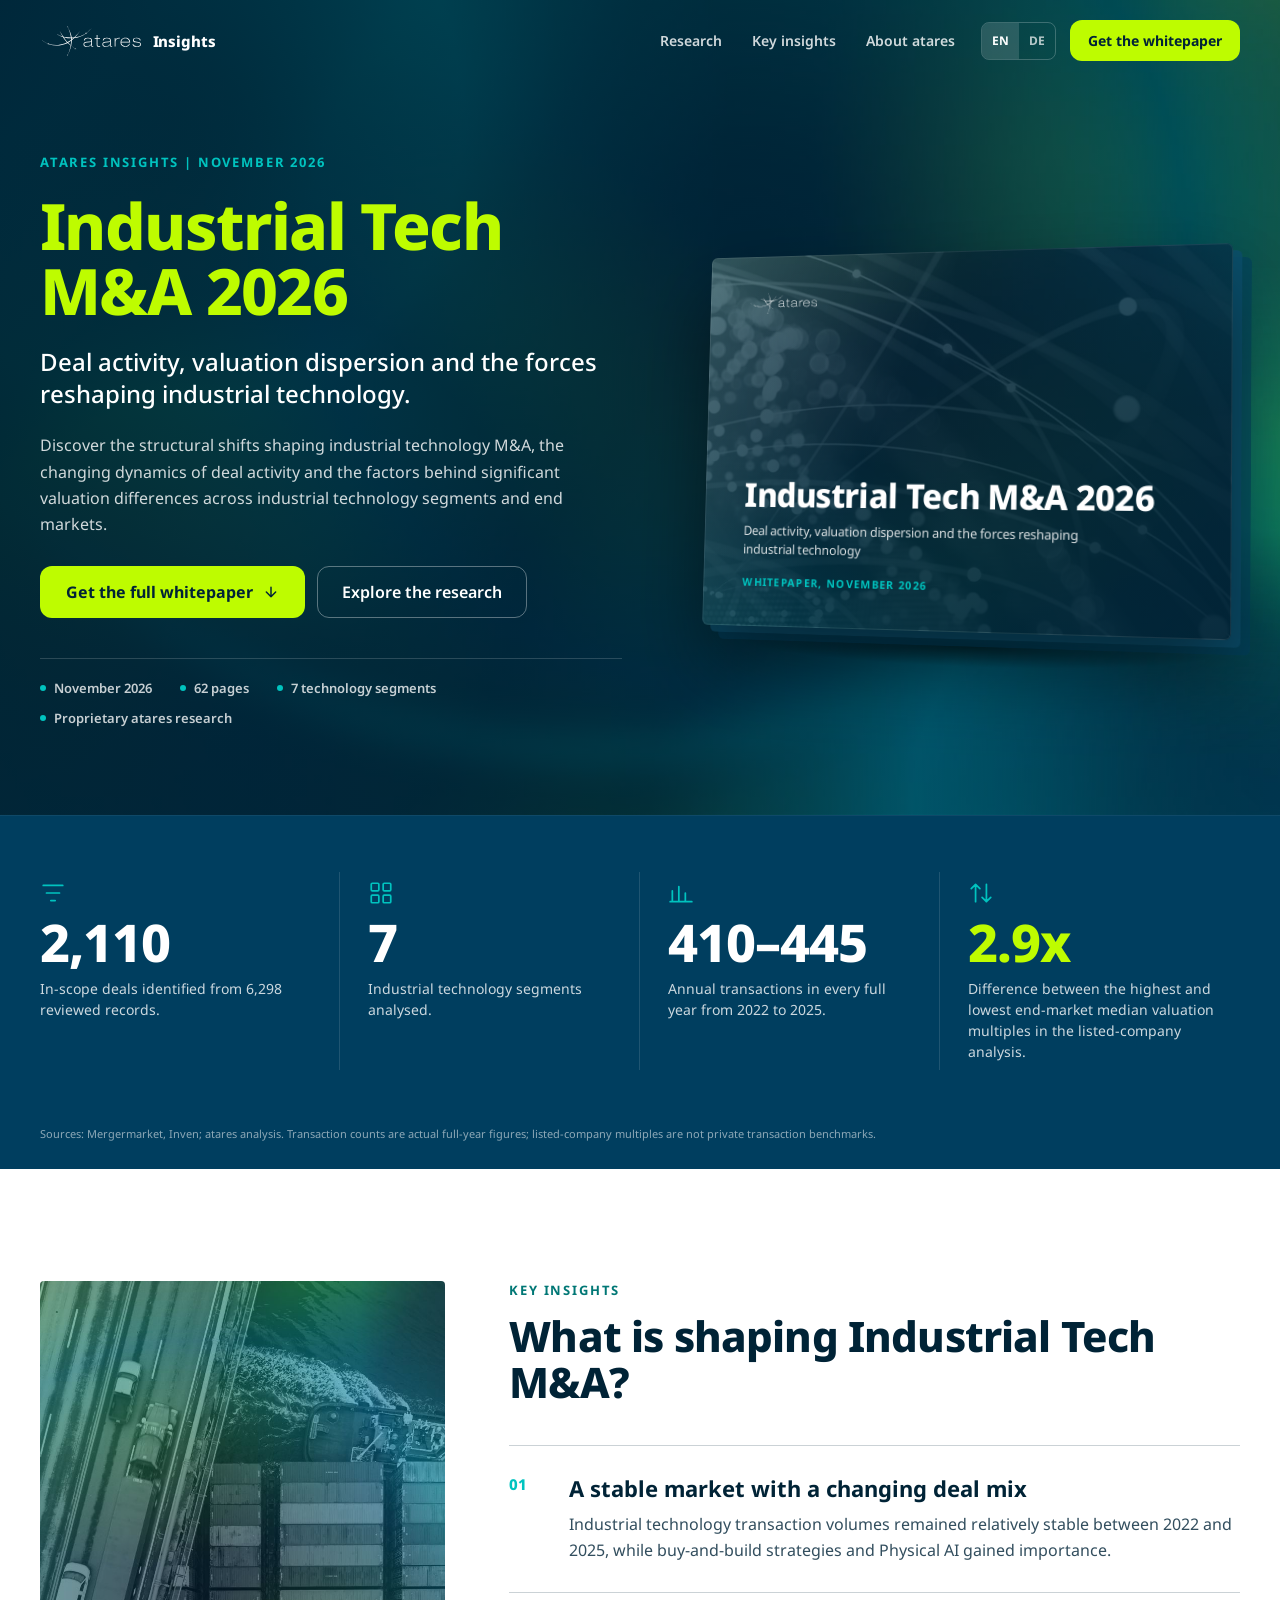
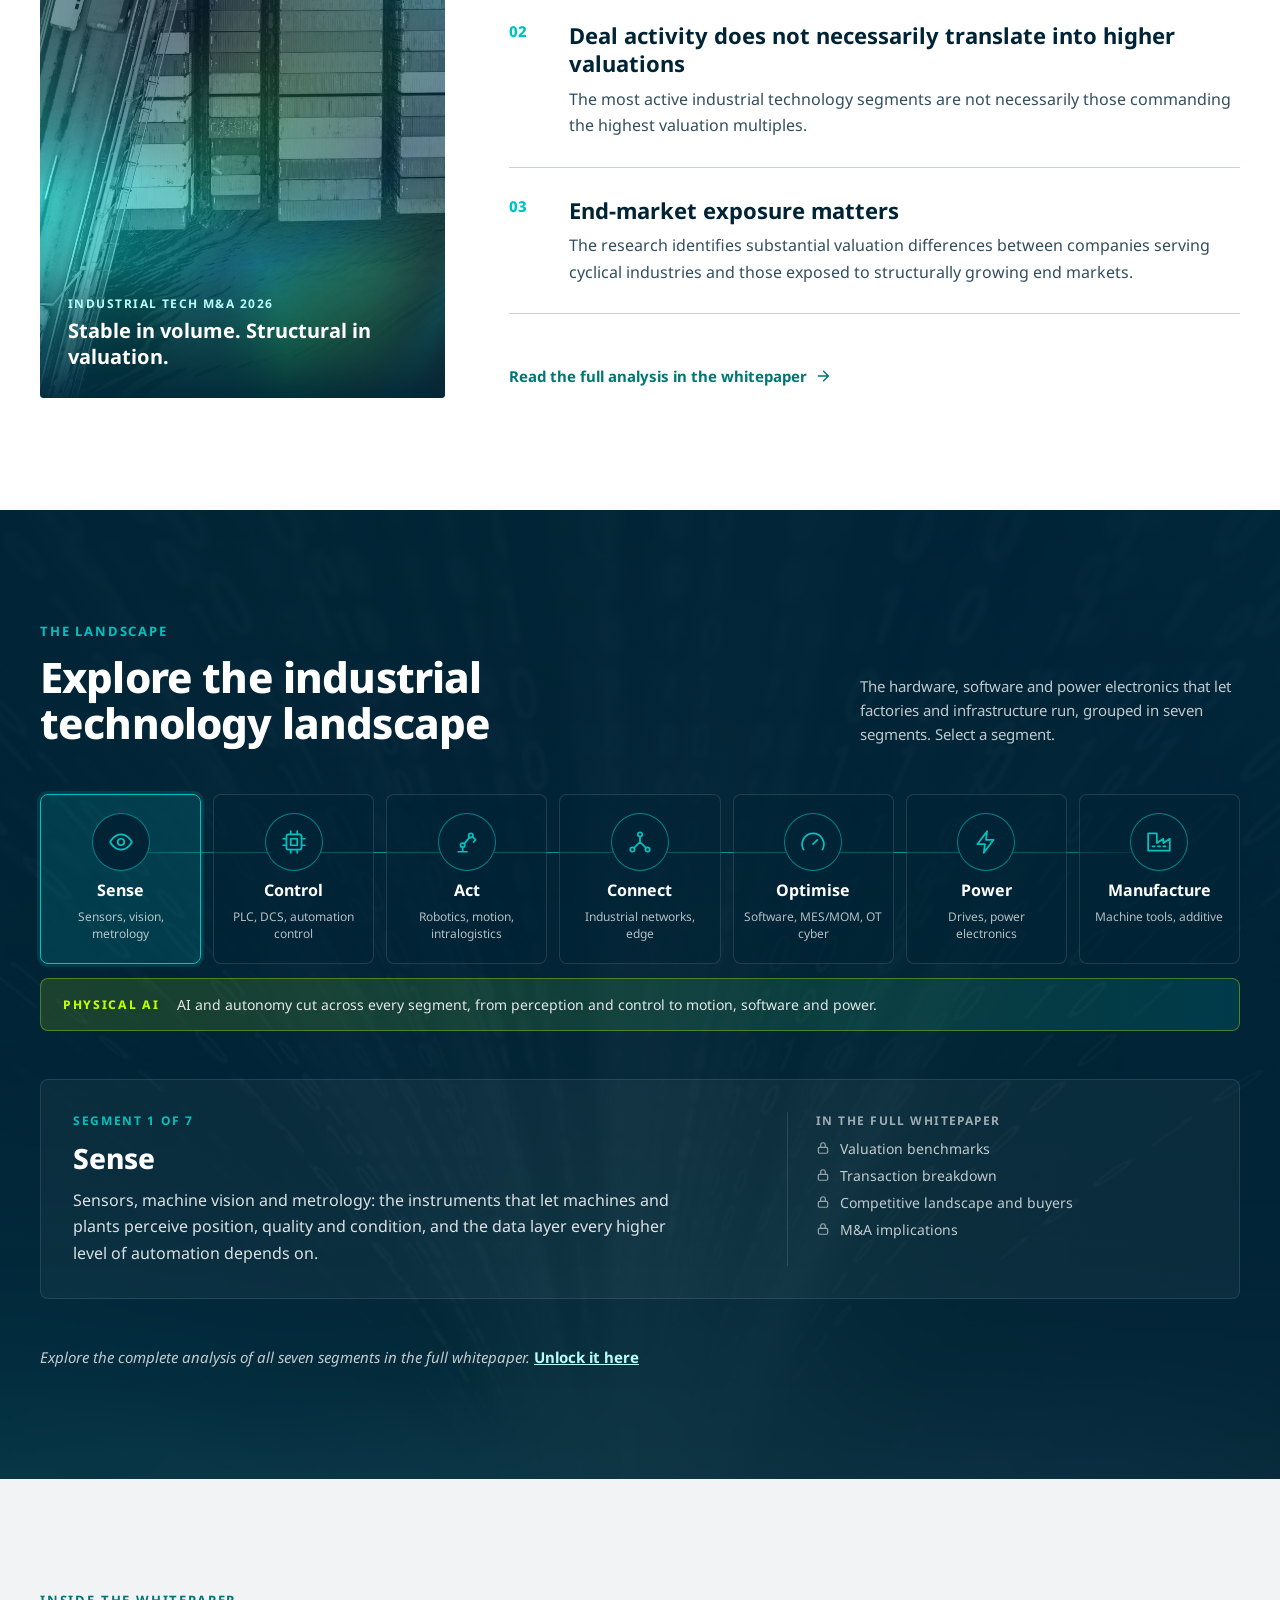
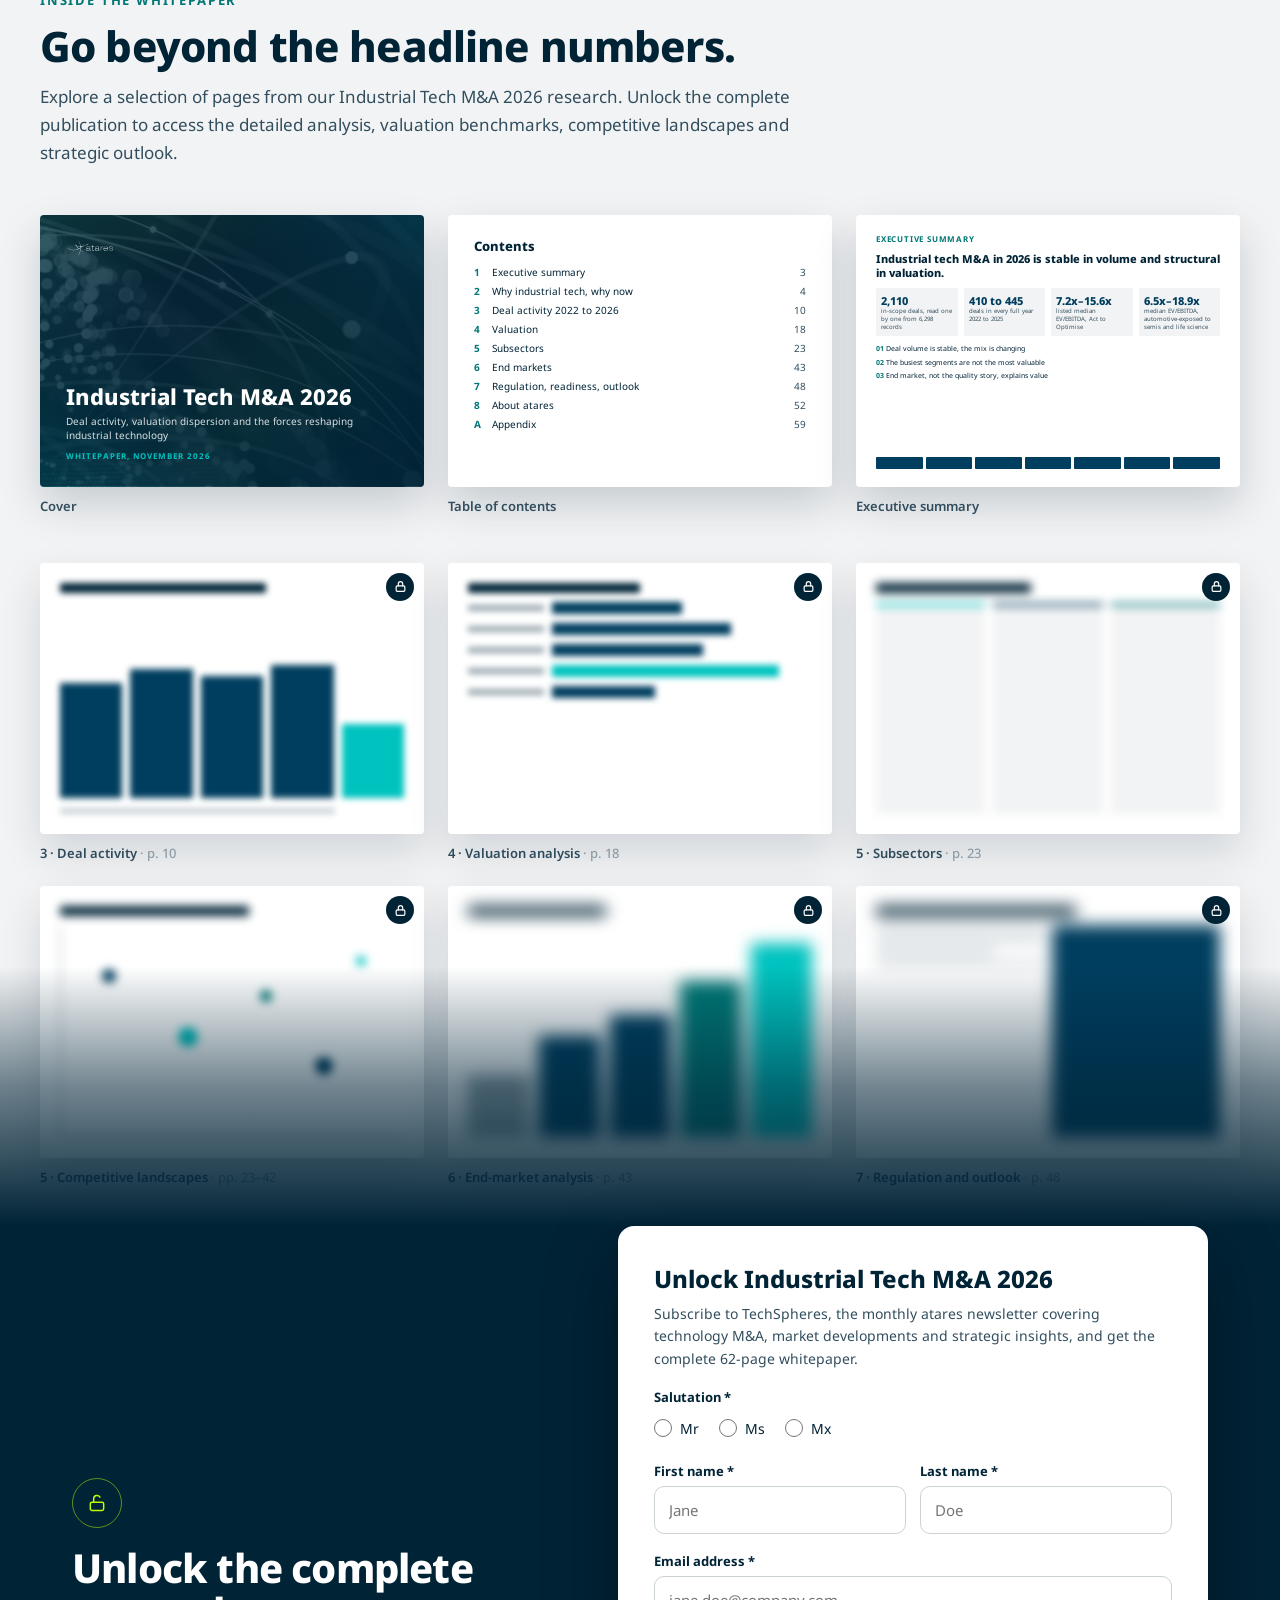
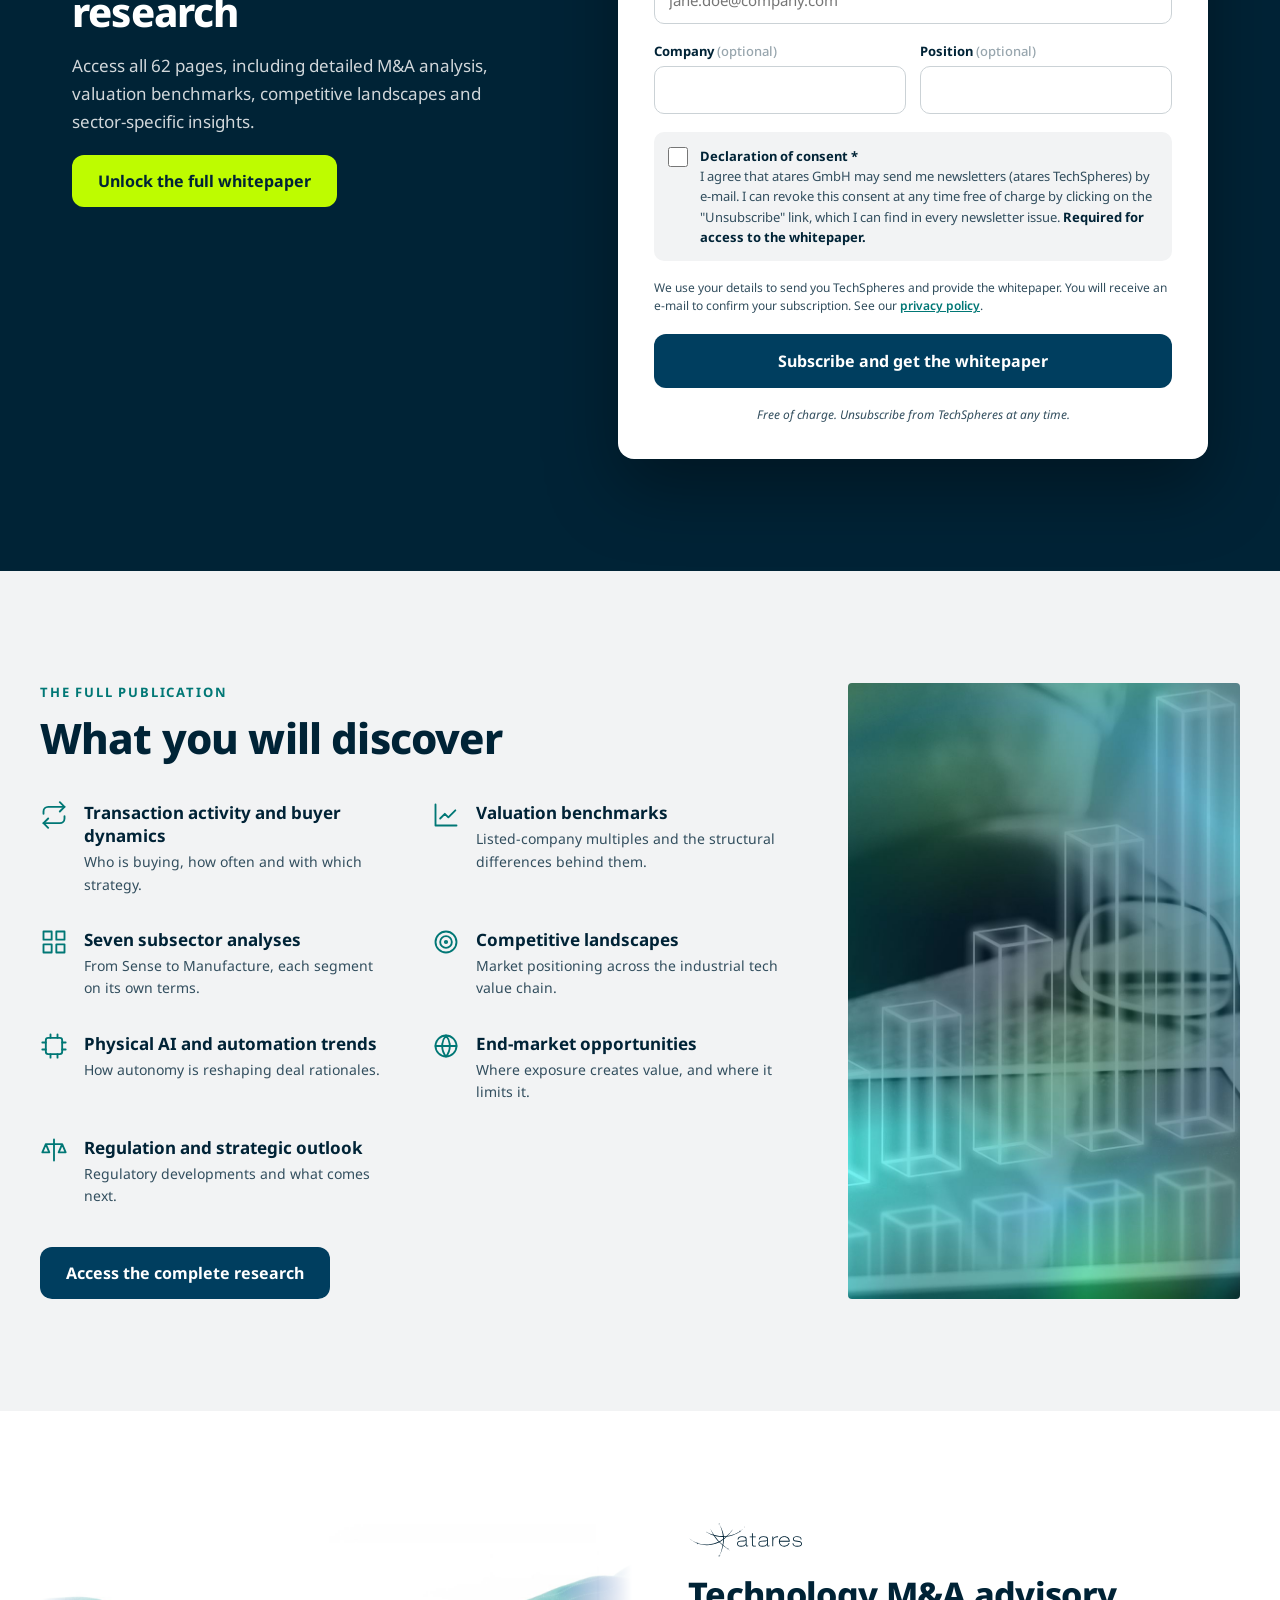
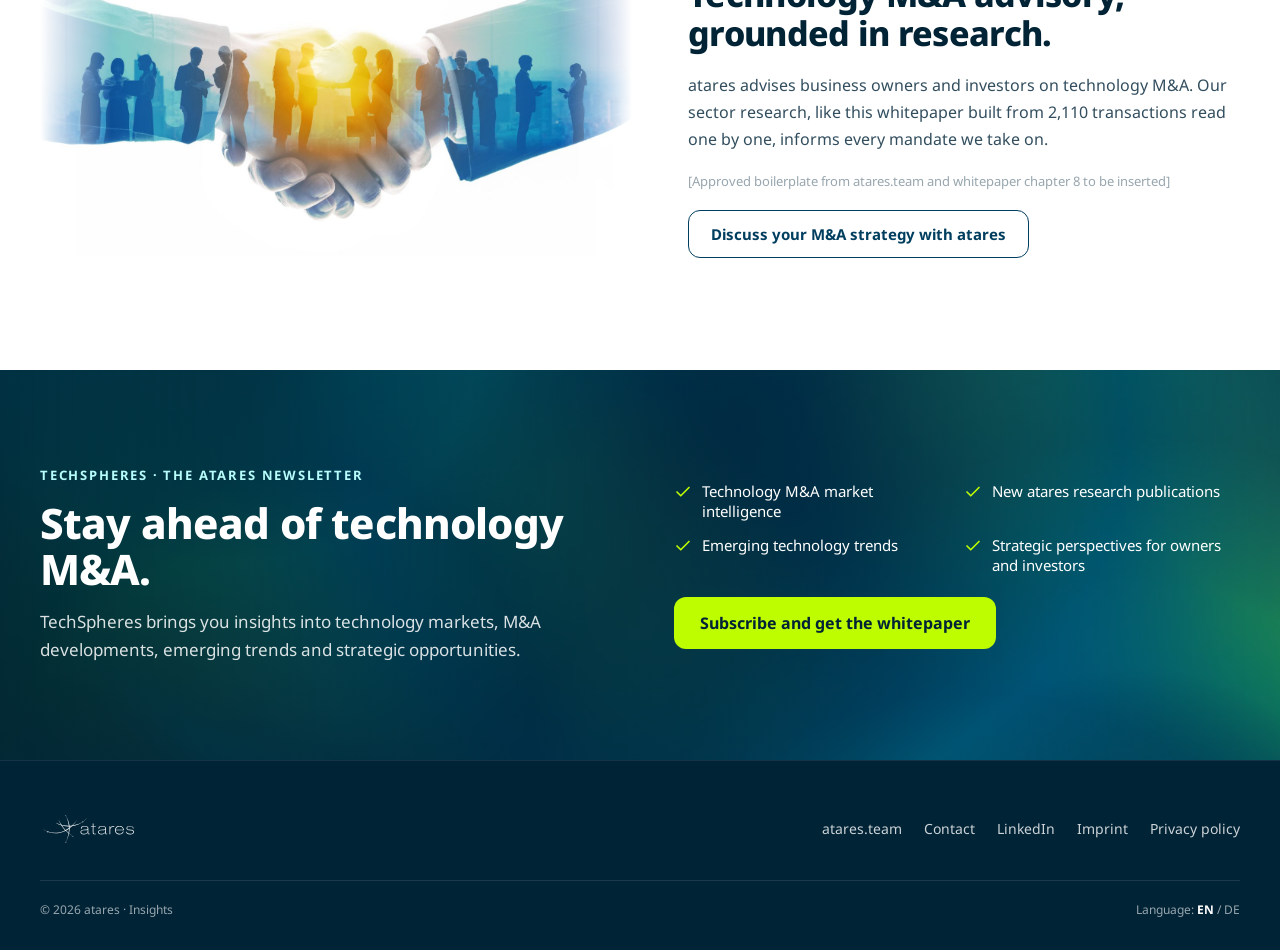
==== commit e3acf40d: "Offer the whitepaper PDF after sign-up - PDF hosted in Supabase Storage (public bucket whitepapers);" ====
--- a/index.html
+++ b/index.html
@@ -80,7 +80,7 @@
           <div style="position: relative; display: flex; flex-direction: column; gap: 10px">
             <p style="margin: 0; font-size: 34px; line-height: 1.05; font-weight: 800; color: #ffffff; letter-spacing: -0.02em">Industrial Tech M&amp;A 2026</p>
             <p style="margin: 0; font-size: 13px; line-height: 1.45; color: rgba(255,255,255,.85); max-width: 360px">Deal activity, valuation dispersion and the forces reshaping industrial technology</p>
-            <p style="margin: 6px 0 0; font-size: 11px; font-weight: 700; letter-spacing: .12em; color: #00c3bf">WHITEPAPER, OCTOBER 2026</p>
+            <p style="margin: 6px 0 0; font-size: 11px; font-weight: 700; letter-spacing: .12em; color: #00c3bf">WHITEPAPER, NOVEMBER 2026</p>
           </div>
         </div>
       </div>
@@ -253,7 +253,7 @@
           <div style="display: flex; flex-direction: column; gap: 6px">
             <p style="margin: 0; font-size: 22px; line-height: 1.1; font-weight: 800; color: #ffffff">Industrial Tech M&amp;A 2026</p>
             <p style="margin: 0; font-size: 10px; line-height: 1.4; color: rgba(255,255,255,.85)">Deal activity, valuation dispersion and the forces reshaping industrial technology</p>
-            <p style="margin: 2px 0 0; font-size: 8px; font-weight: 700; letter-spacing: .12em; color: #00c3bf">WHITEPAPER, OCTOBER 2026</p>
+            <p style="margin: 2px 0 0; font-size: 8px; font-weight: 700; letter-spacing: .12em; color: #00c3bf">WHITEPAPER, NOVEMBER 2026</p>
           </div>
         </div>
         <figcaption style="font-size: 13px; font-weight: 600; color: #324e5e">Cover</figcaption>
@@ -442,7 +442,7 @@
               <span style="width: 52px; height: 52px; border-radius: 50%; background: rgba(0,195,191,.14); display: flex; align-items: center; justify-content: center"><svg width="24" height="24" viewBox="0 0 24 24" fill="none" stroke="#007775" stroke-width="2.2" stroke-linecap="round" stroke-linejoin="round" aria-hidden="true"><path d="M20 6L9 17l-5-5"></path></svg></span>
               <h3 style="margin: 0; font-size: 28px; font-weight: 800; color: #002336">Your whitepaper is ready.</h3>
               <p style="margin: 0; font-size: 15px; line-height: 1.6; color: #324e5e">Thank you for your interest in our Industrial Tech M&amp;A 2026 research.</p>
-              <a id="wp-download" href="#form" download class="btn-navy" style="display: inline-flex; align-items: center; justify-content: center; gap: 10px; height: 54px; border-radius: 12px; background: #003e5f; color: #ffffff; text-decoration: none; font-size: 16px; font-weight: 700">
+              <a id="wp-download" href="#form" target="_blank" rel="noopener" class="btn-navy" style="display: inline-flex; align-items: center; justify-content: center; gap: 10px; height: 54px; border-radius: 12px; background: #003e5f; color: #ffffff; text-decoration: none; font-size: 16px; font-weight: 700">
                 <svg width="18" height="18" viewBox="0 0 24 24" fill="none" stroke="currentColor" stroke-width="2.2" stroke-linecap="round" stroke-linejoin="round" aria-hidden="true"><path d="M12 3v12M7 10l5 5 5-5M4 21h16"></path></svg>Download the full whitepaper (PDF)</a>
               <div id="wp-sub-note" hidden style="display: flex; gap: 12px; padding: 14px; border-radius: 10px; background: #f2f3f4; font-size: 13px; line-height: 1.55; color: #324e5e">
                   <svg width="18" height="18" viewBox="0 0 24 24" fill="none" stroke="#007775" stroke-width="2" stroke-linecap="round" stroke-linejoin="round" aria-hidden="true" style="flex: none; margin-top: 1px"><rect x="3" y="5" width="18" height="14" rx="2"></rect><path d="M3 7l9 6 9-6"></path></svg>
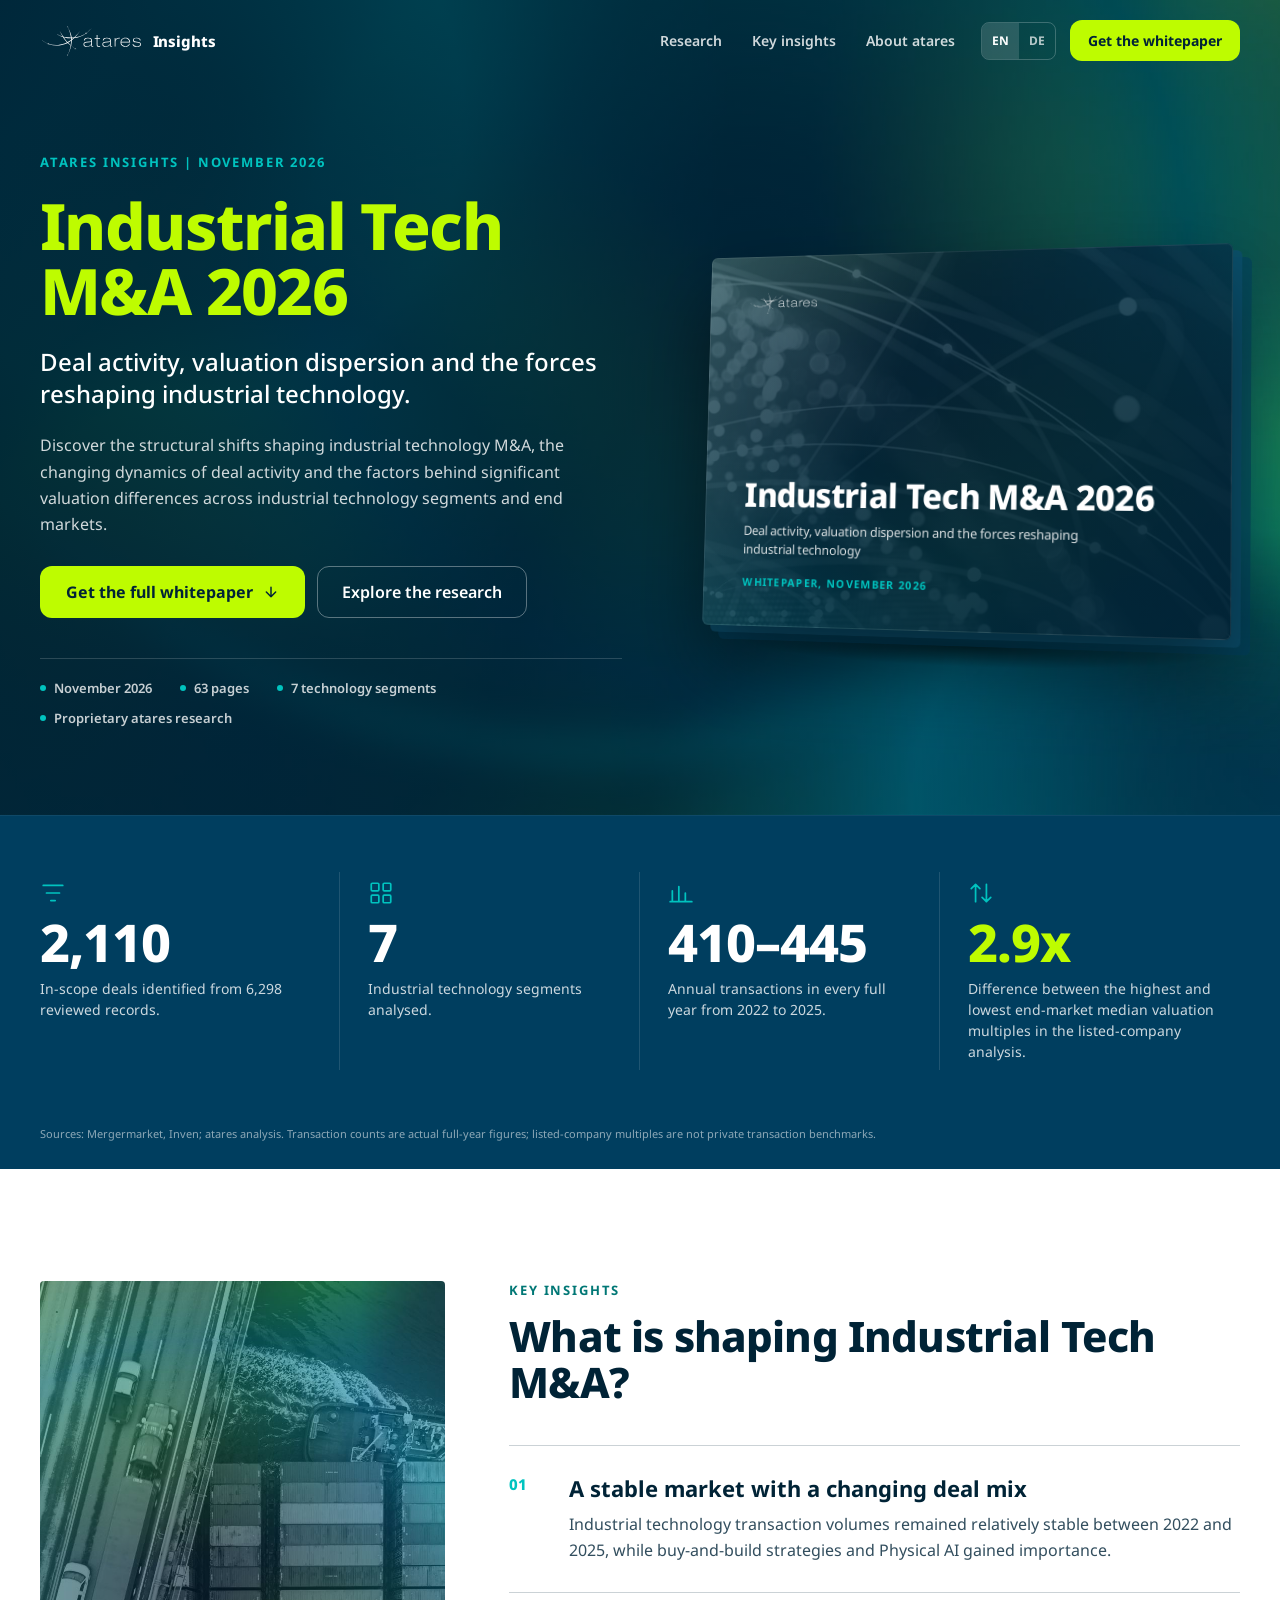
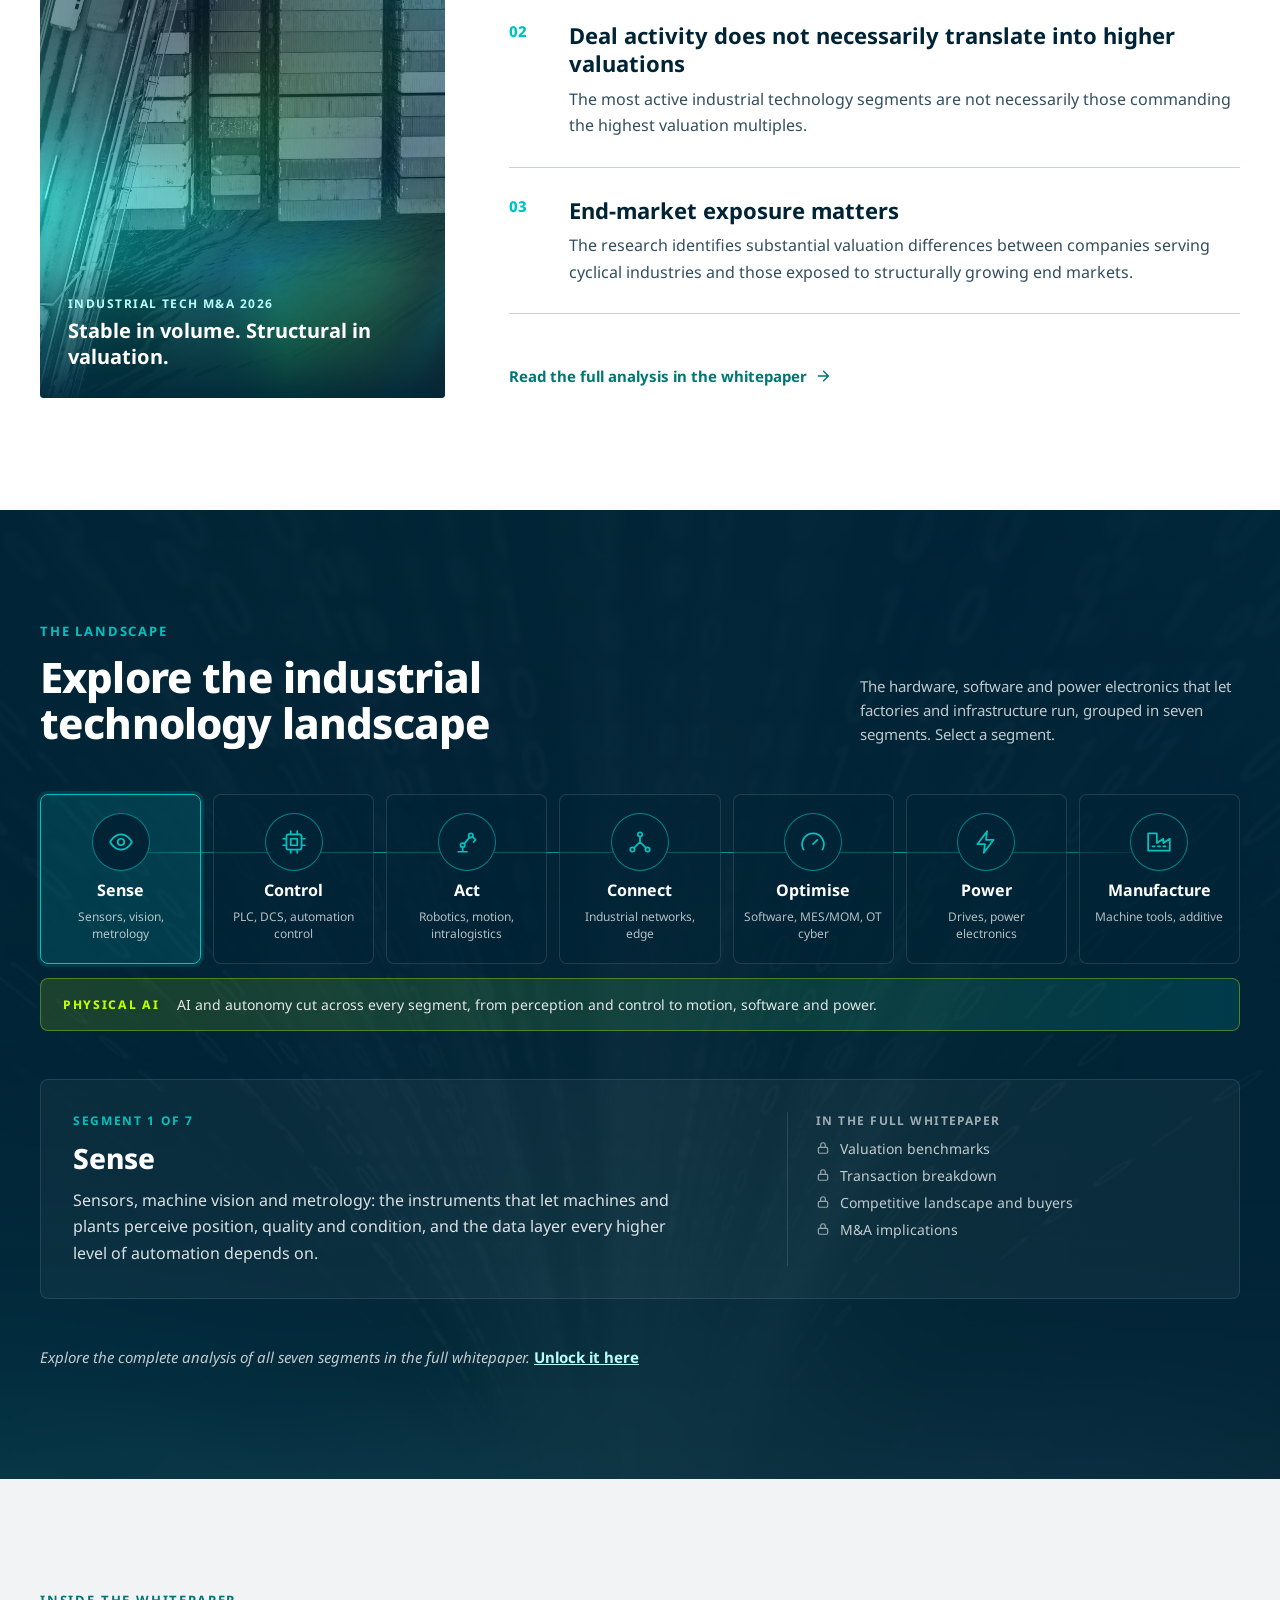
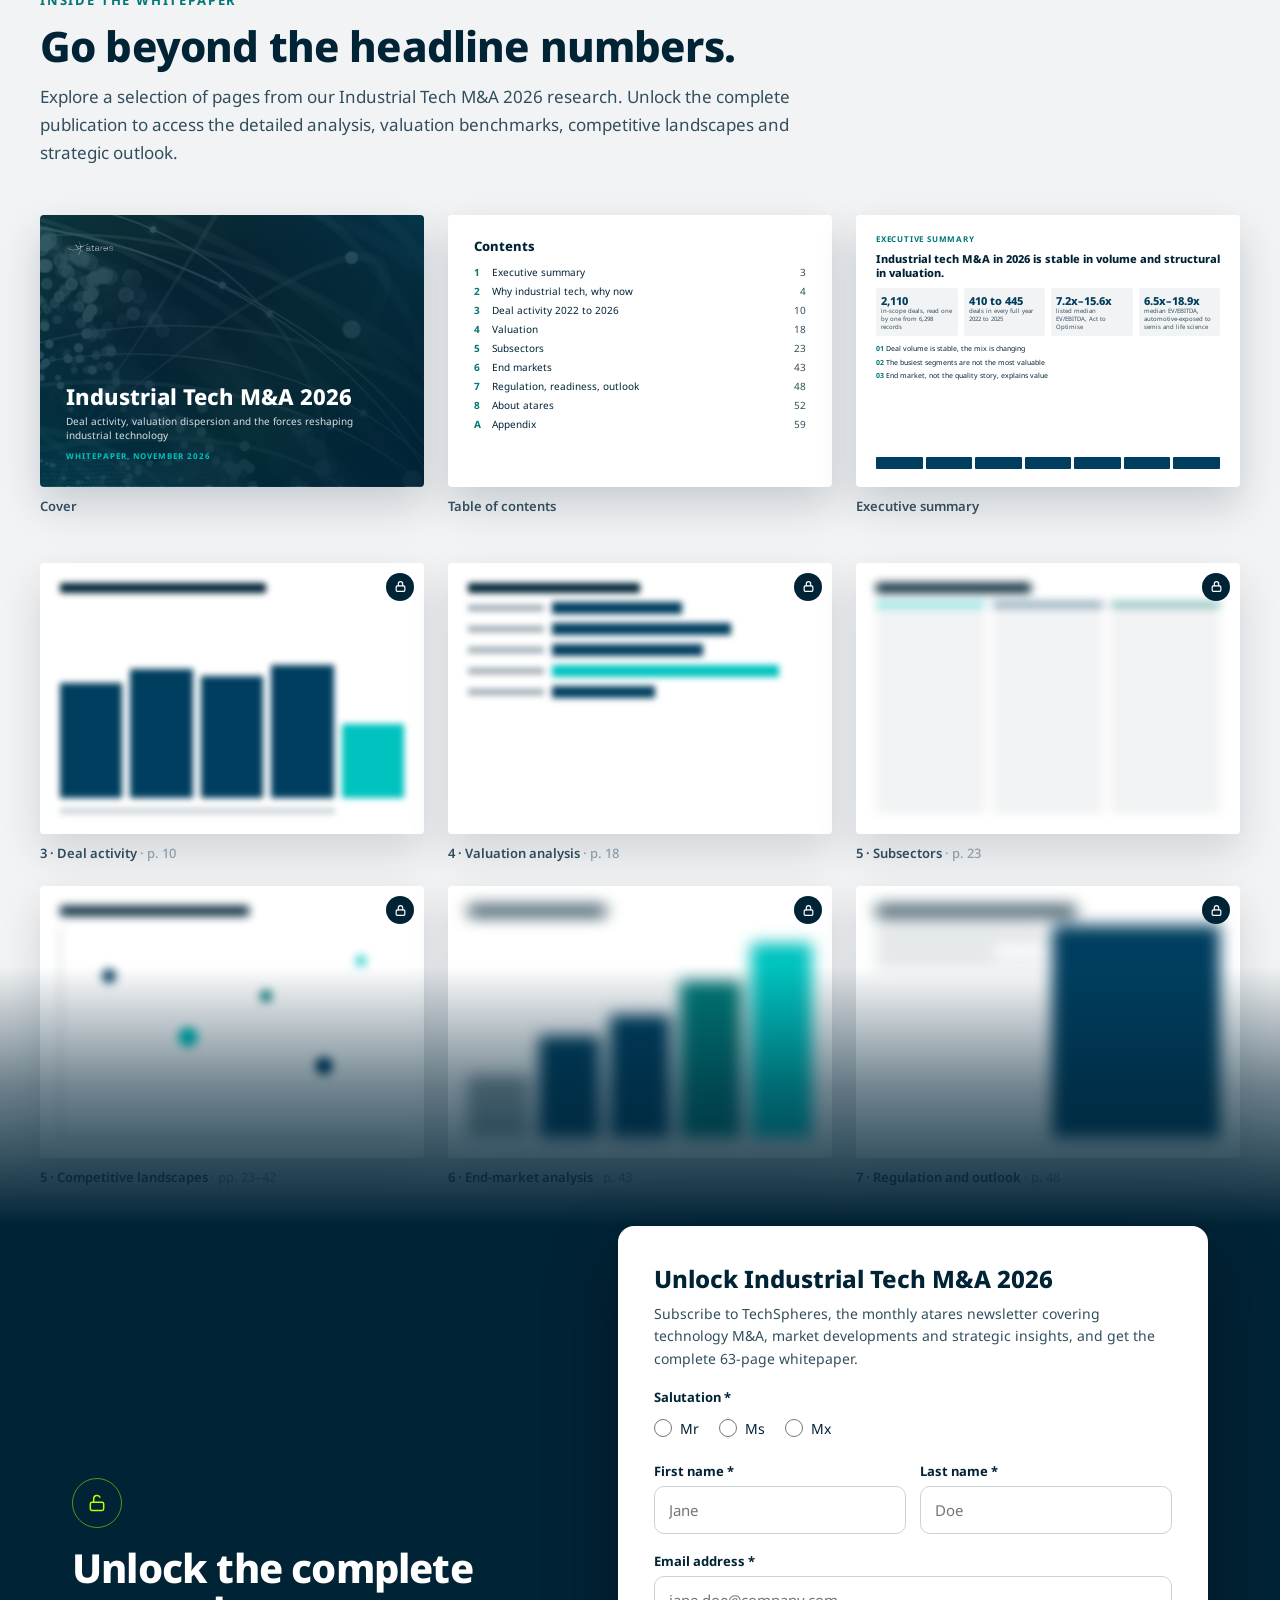
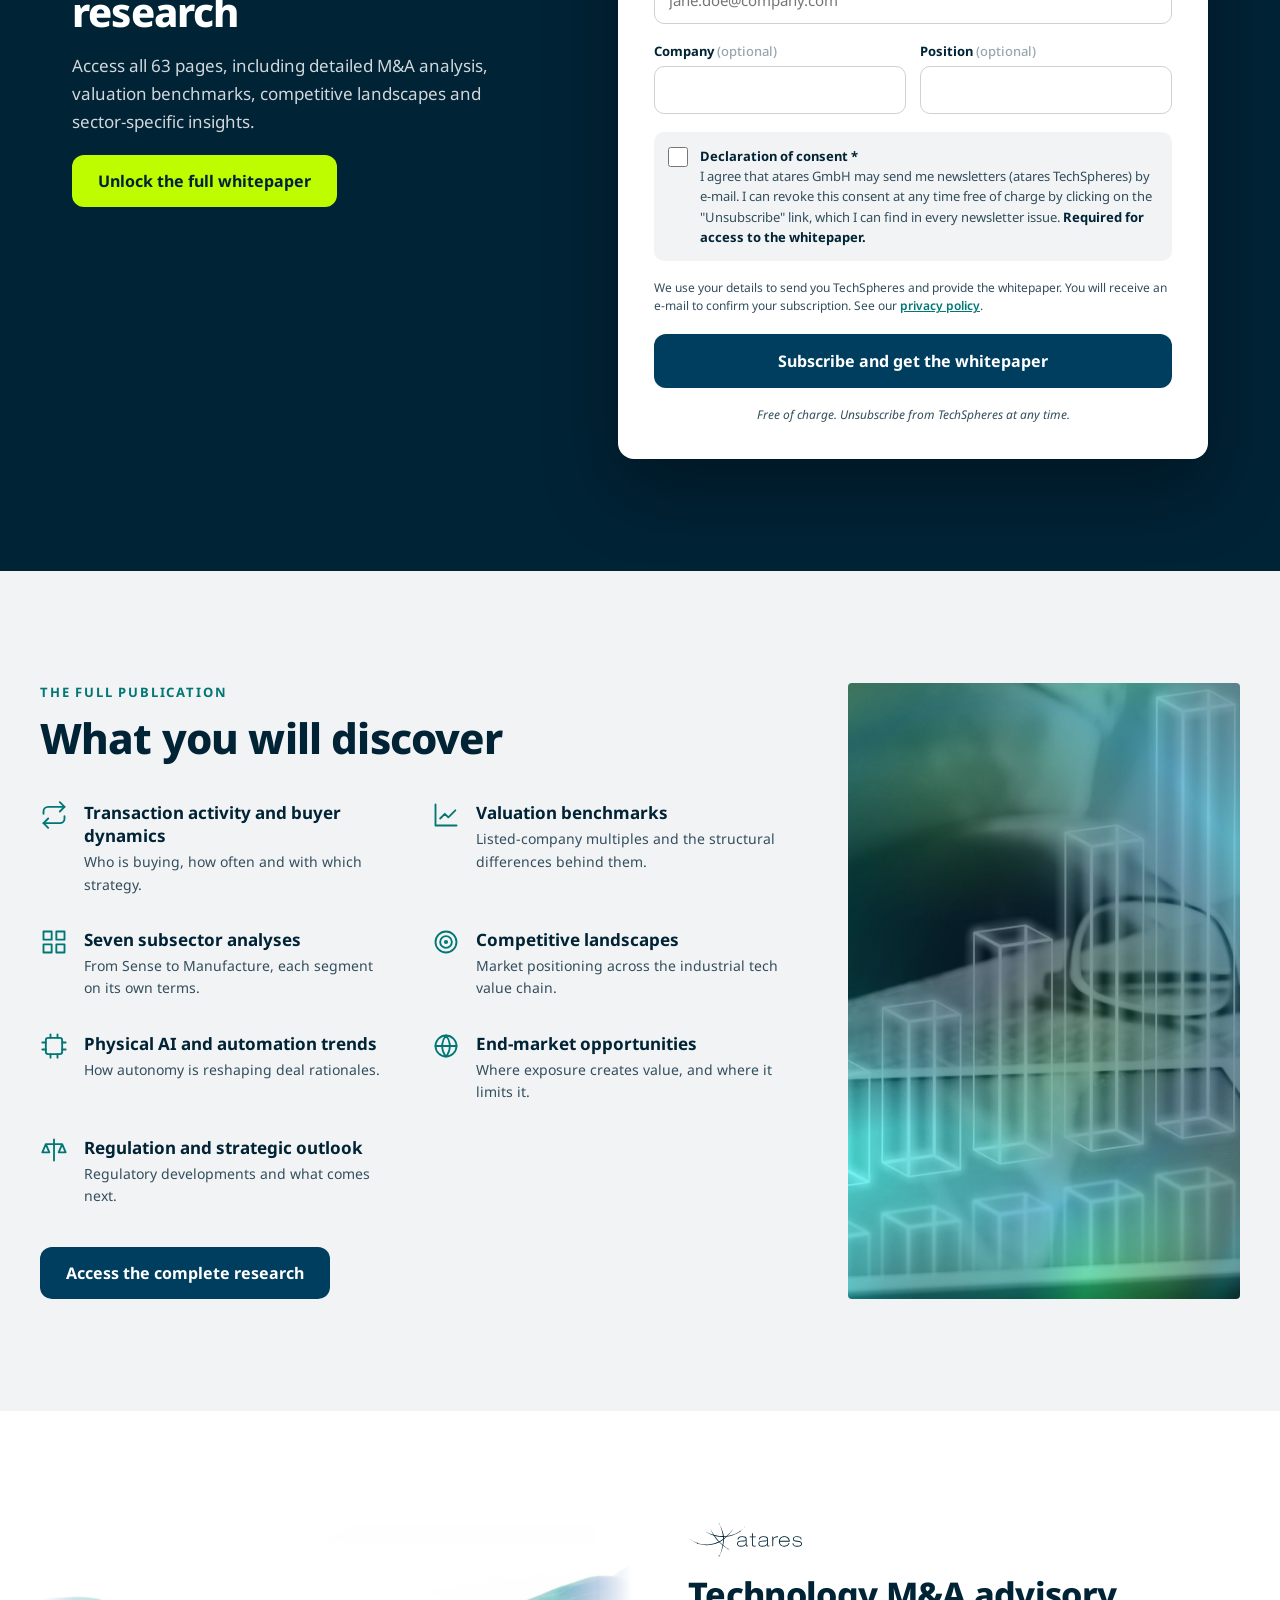
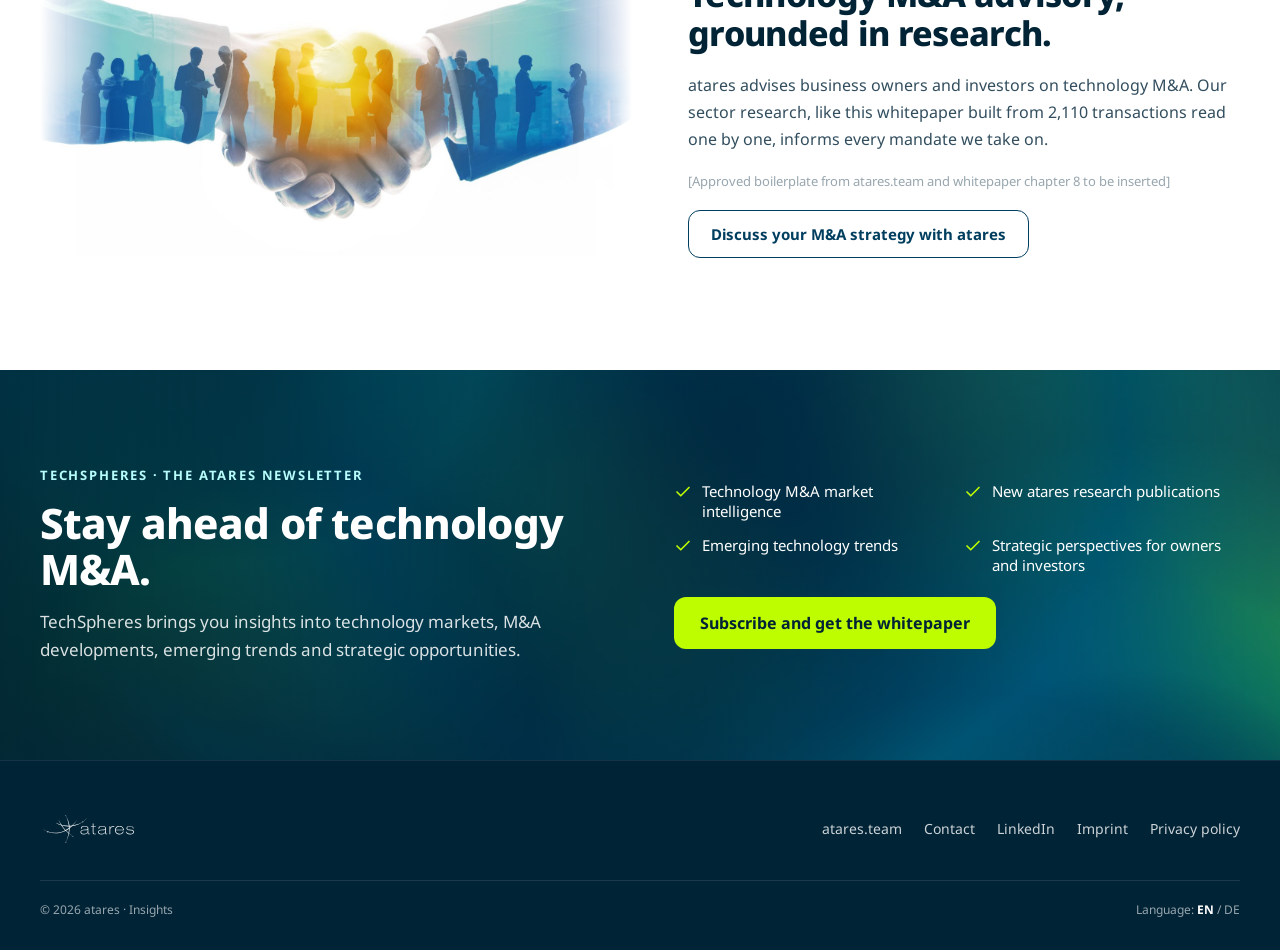
==== commit 68d3498f: "Update whitepaper to the latest version (63 pages) The PDF in Supabase Storage was replaced at the s" ====
--- a/index.html
+++ b/index.html
@@ -63,7 +63,7 @@
       </div>
       <ul style="list-style: none; margin: 18px 0 0; padding: 20px 0 0; border-top: 1px solid rgba(255,255,255,.16); display: flex; flex-wrap: wrap; gap: 12px 28px; font-size: 13px; font-weight: 600; color: rgba(255,255,255,.78)">
         <li style="display: flex; align-items: center; gap: 8px"><span style="width: 6px; height: 6px; border-radius: 50%; background: #00c3bf"></span>November 2026</li>
-        <li style="display: flex; align-items: center; gap: 8px"><span style="width: 6px; height: 6px; border-radius: 50%; background: #00c3bf"></span>62 pages</li>
+        <li style="display: flex; align-items: center; gap: 8px"><span style="width: 6px; height: 6px; border-radius: 50%; background: #00c3bf"></span>63 pages</li>
         <li style="display: flex; align-items: center; gap: 8px"><span style="width: 6px; height: 6px; border-radius: 50%; background: #00c3bf"></span>7 technology segments</li>
         <li style="display: flex; align-items: center; gap: 8px"><span style="width: 6px; height: 6px; border-radius: 50%; background: #00c3bf"></span>Proprietary atares research</li>
       </ul>
@@ -390,7 +390,7 @@
         <div style="flex: 1 1 400px; min-width: 0; display: flex; flex-direction: column; gap: 18px">
           <span style="width: 48px; height: 48px; border-radius: 50%; border: 1px solid rgba(190,252,0,.5); display: flex; align-items: center; justify-content: center"><svg width="20" height="20" viewBox="0 0 24 24" fill="none" stroke="#befc00" stroke-width="1.8" stroke-linecap="round" stroke-linejoin="round" aria-hidden="true"><rect x="4" y="11" width="16" height="10" rx="2"></rect><path d="M8 11V7a4 4 0 0 1 7.5-2"></path></svg></span>
           <h2 style="margin: 0; font-size: 40px; line-height: 1.1; font-weight: 800; letter-spacing: -0.02em; color: #ffffff">Unlock the complete research</h2>
-          <p style="margin: 0; font-size: 17px; line-height: 1.65; color: rgba(255,255,255,.82); max-width: 460px">Access all 62 pages, including detailed M&amp;A analysis, valuation benchmarks, competitive landscapes and sector-specific insights.</p>
+          <p style="margin: 0; font-size: 17px; line-height: 1.65; color: rgba(255,255,255,.82); max-width: 460px">Access all 63 pages, including detailed M&amp;A analysis, valuation benchmarks, competitive landscapes and sector-specific insights.</p>
           <a href="#form" class="btn-lime" style="align-self: flex-start; background: #befc00; color: #002336; text-decoration: none; font-size: 16px; font-weight: 700; padding: 15px 26px; border-radius: 12px">Unlock the full whitepaper</a>
         </div>
 
@@ -398,7 +398,7 @@
           <form id="wp-form" novalidate style="display: flex; flex-direction: column; gap: 18px">
               <div style="display: flex; flex-direction: column; gap: 8px">
                 <h3 style="margin: 0; font-size: 24px; font-weight: 800; color: #002336">Unlock Industrial Tech M&amp;A 2026</h3>
-                <p style="margin: 0; font-size: 14px; line-height: 1.6; color: #324e5e">Subscribe to TechSpheres, the monthly atares newsletter covering technology M&amp;A, market developments and strategic insights, and get the complete 62-page whitepaper.</p>
+                <p style="margin: 0; font-size: 14px; line-height: 1.6; color: #324e5e">Subscribe to TechSpheres, the monthly atares newsletter covering technology M&amp;A, market developments and strategic insights, and get the complete 63-page whitepaper.</p>
               </div>
               <fieldset id="wp-salutation" style="border: 0; margin: 0; padding: 0; display: flex; flex-wrap: wrap; align-items: center; gap: 6px 20px">
                 <legend style="font-size: 13px; font-weight: 700; color: #002336; padding: 0; margin-bottom: 6px">Salutation *</legend>
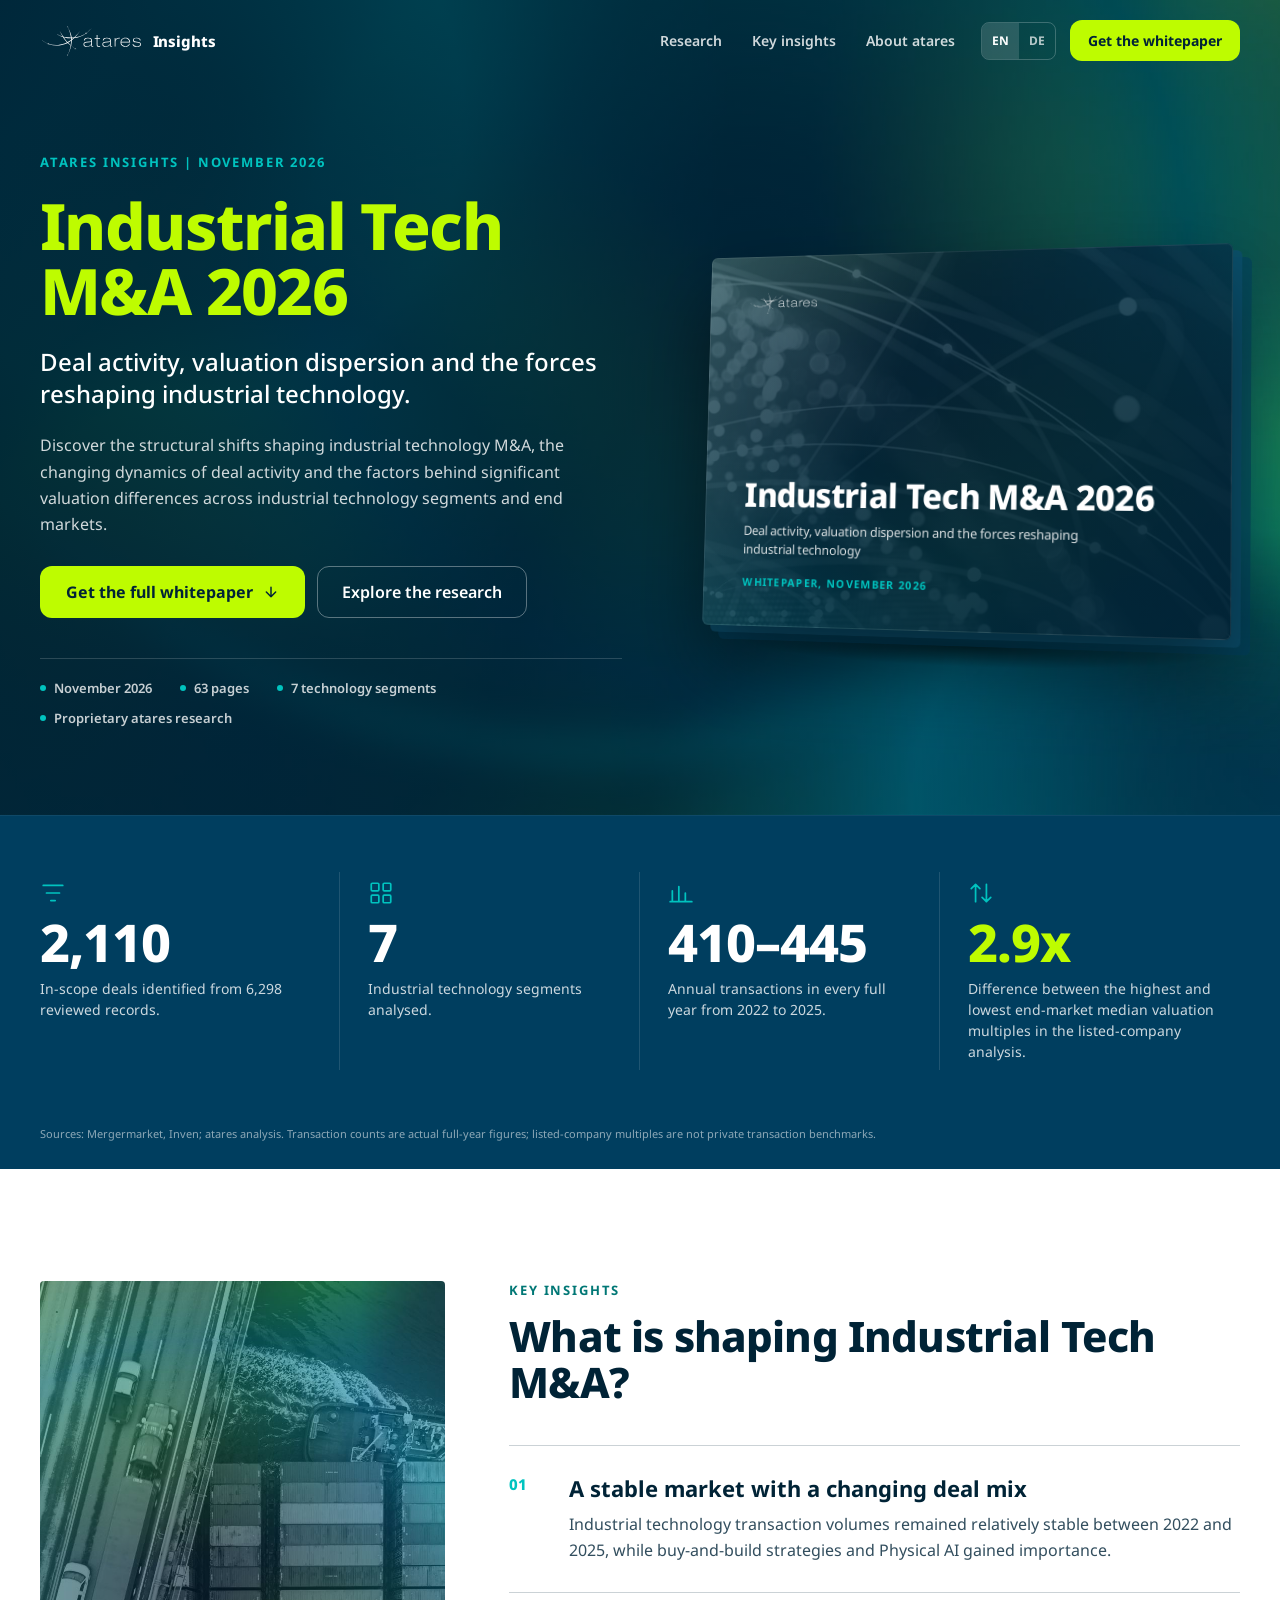
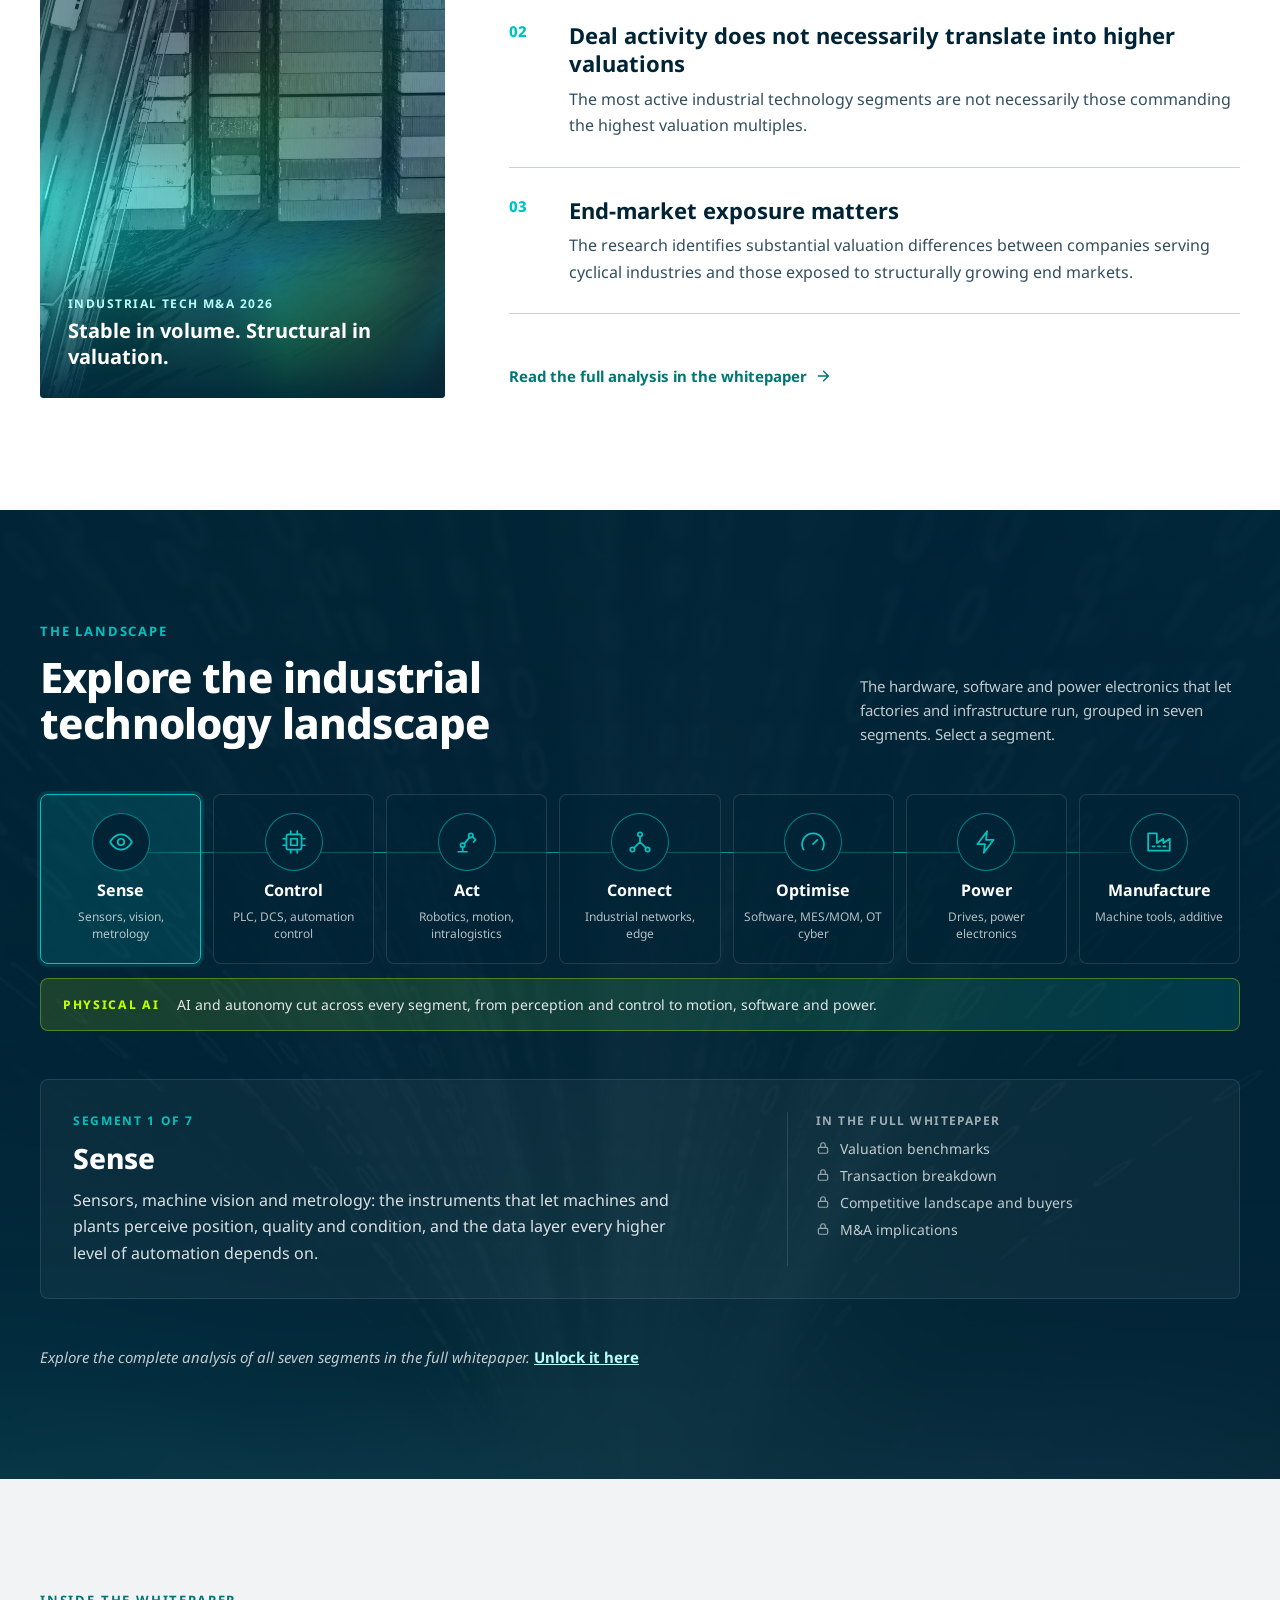
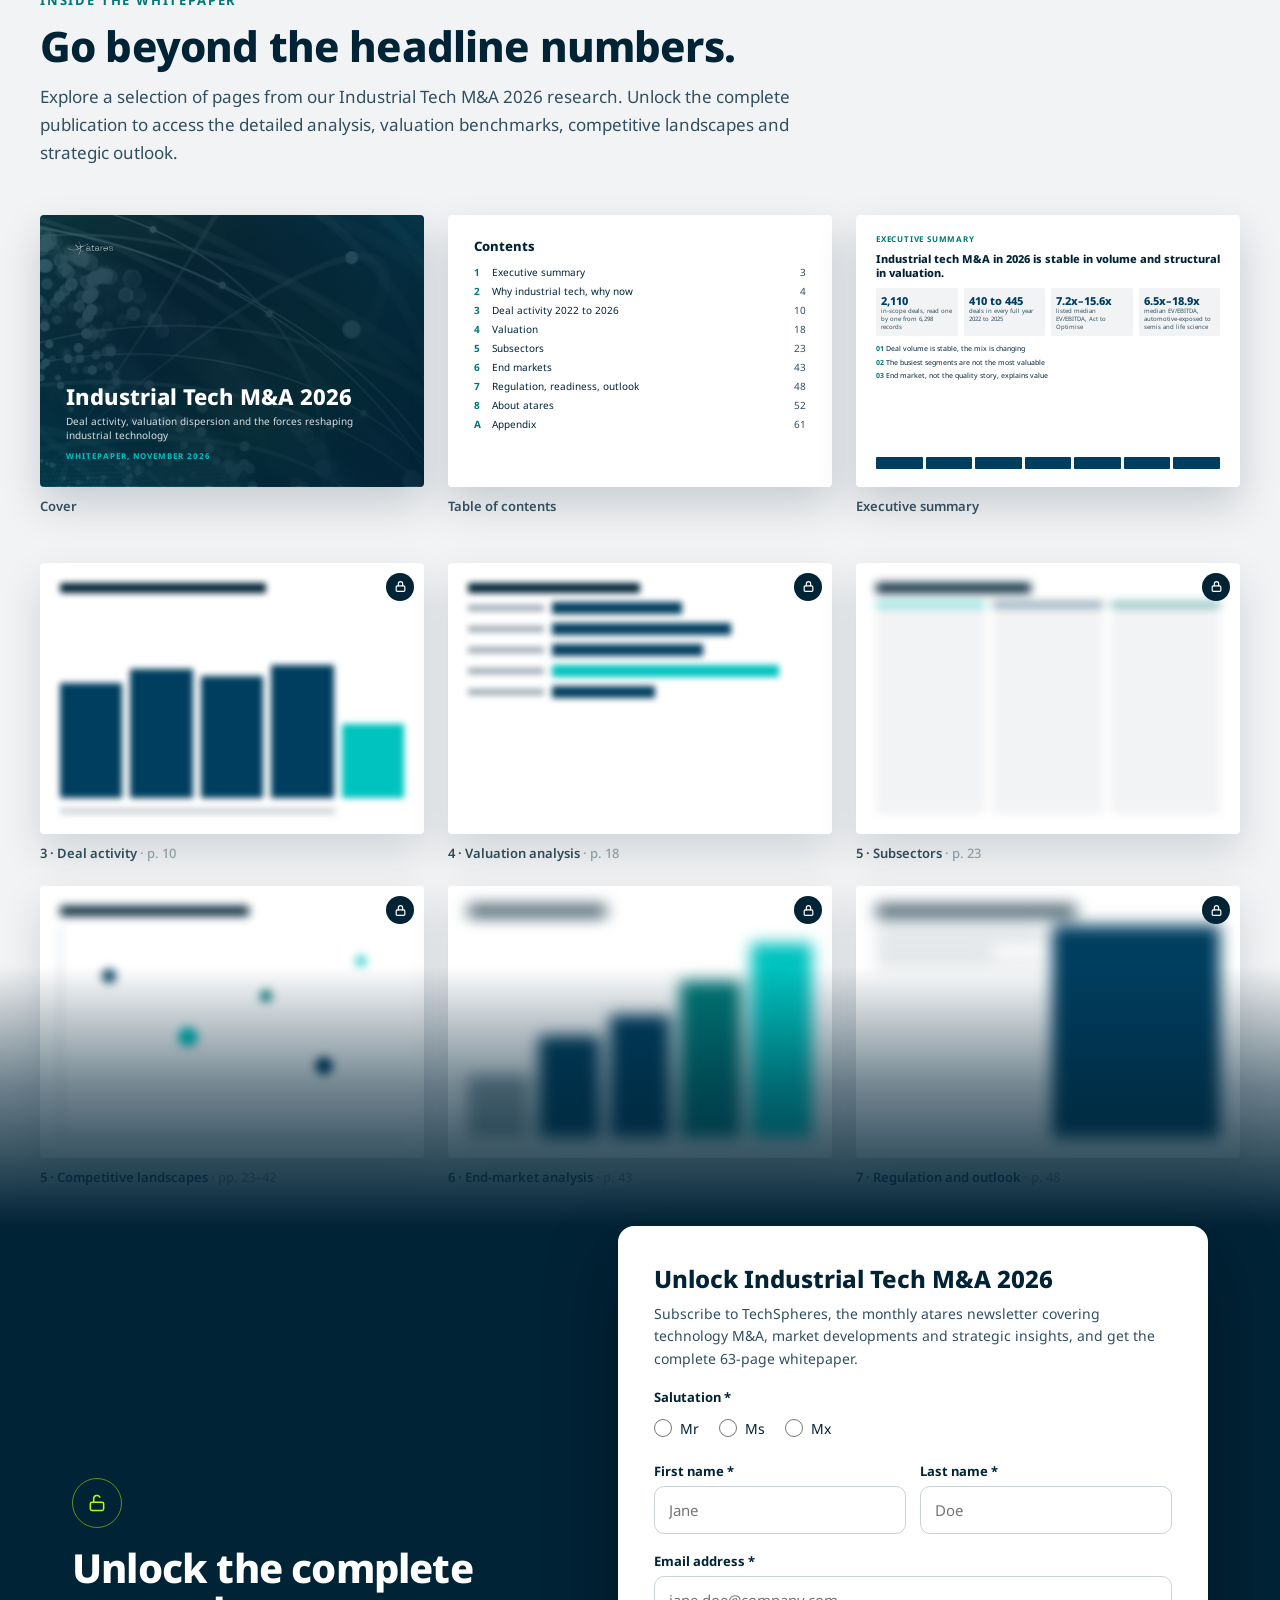
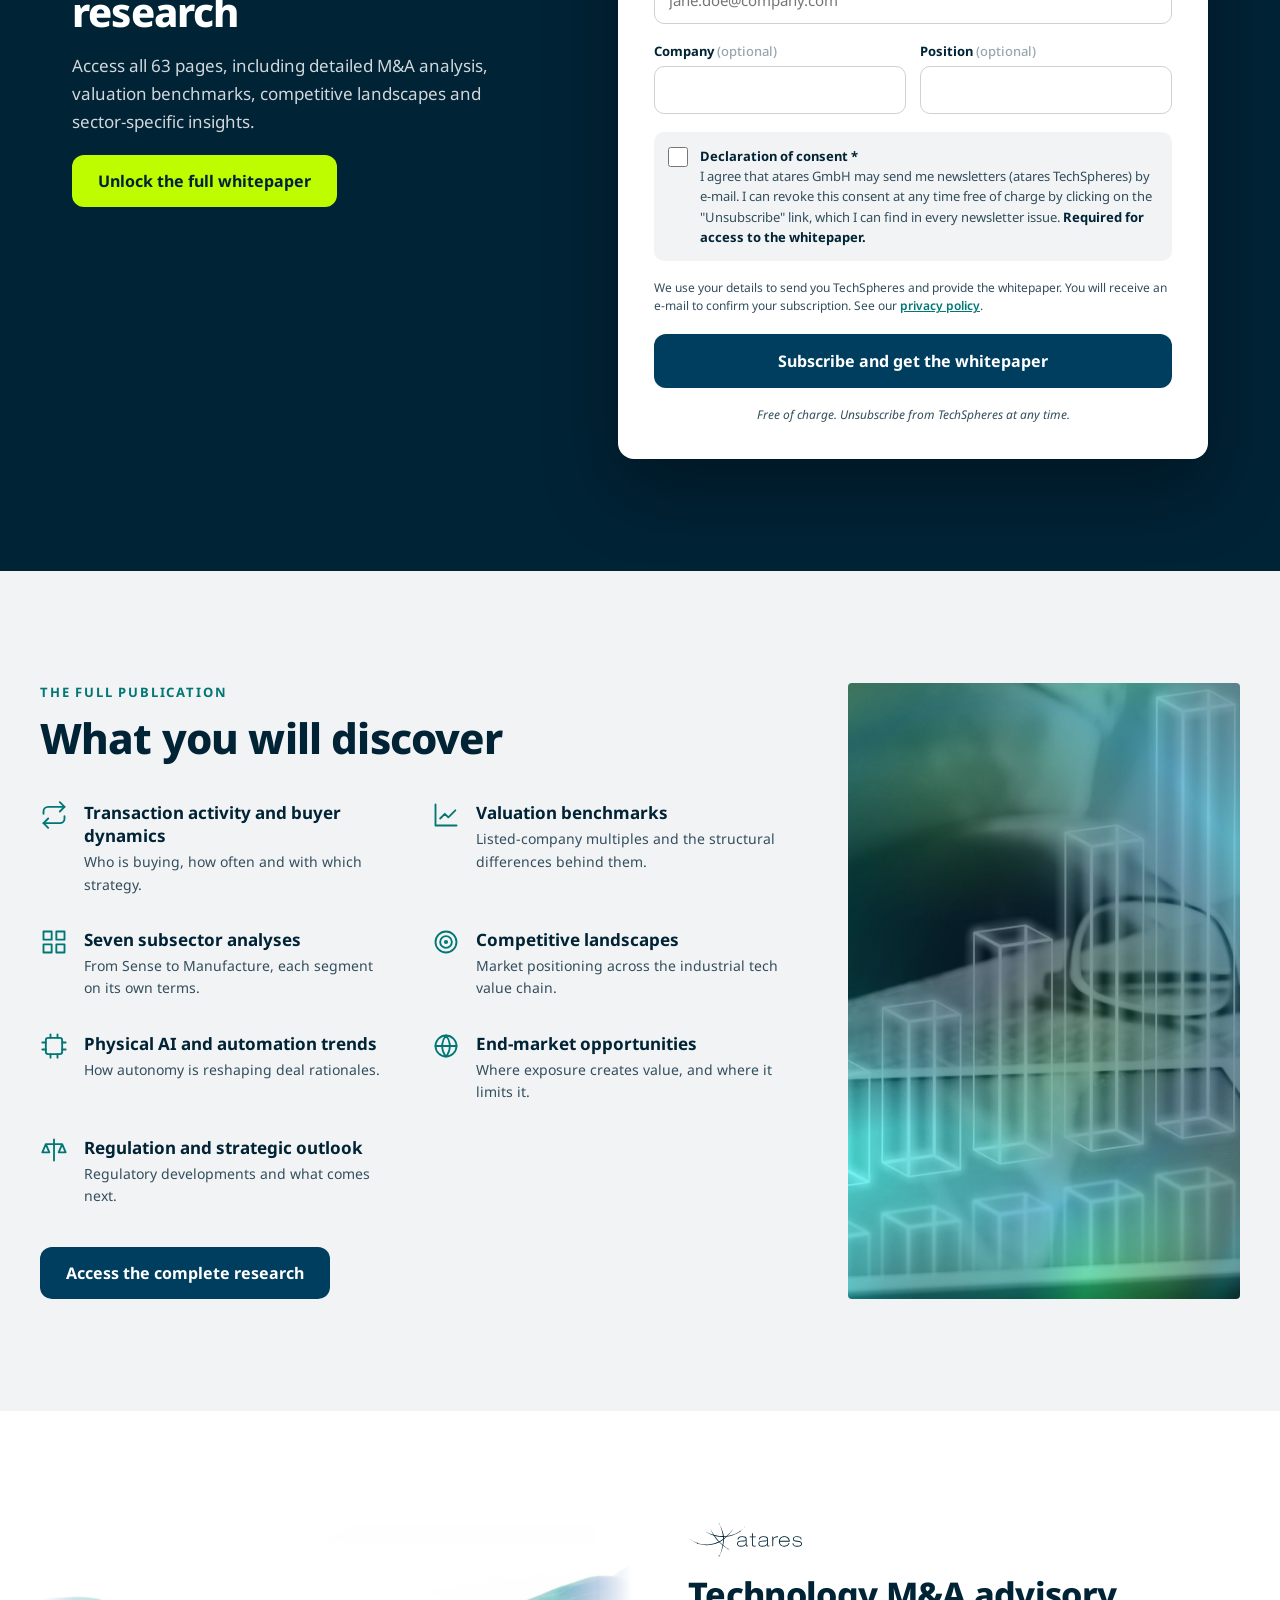
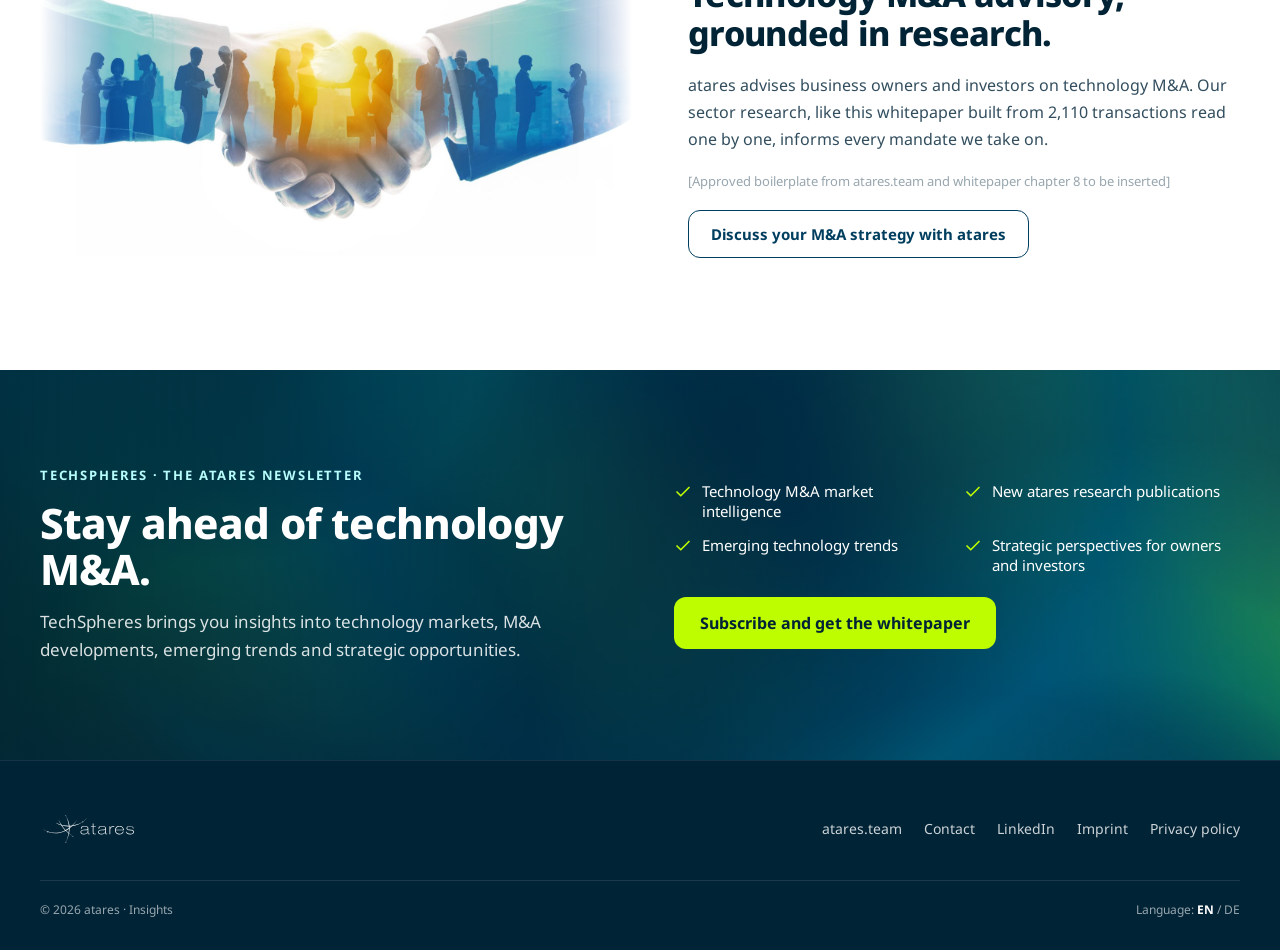
==== commit 605dbdd4: "Update whitepaper to the latest version PDF replaced at the same URL; contents preview shows the app" ====
--- a/index.html
+++ b/index.html
@@ -270,7 +270,7 @@
             <span style="color: #007775; font-weight: 700">6</span><span>End markets</span><span style="text-align: right; color: #324e5e">43</span>
             <span style="color: #007775; font-weight: 700">7</span><span>Regulation, readiness, outlook</span><span style="text-align: right; color: #324e5e">48</span>
             <span style="color: #007775; font-weight: 700">8</span><span>About atares</span><span style="text-align: right; color: #324e5e">52</span>
-            <span style="color: #007775; font-weight: 700">A</span><span>Appendix</span><span style="text-align: right; color: #324e5e">59</span>
+            <span style="color: #007775; font-weight: 700">A</span><span>Appendix</span><span style="text-align: right; color: #324e5e">61</span>
           </div>
         </div>
         <figcaption style="font-size: 13px; font-weight: 600; color: #324e5e">Table of contents</figcaption>
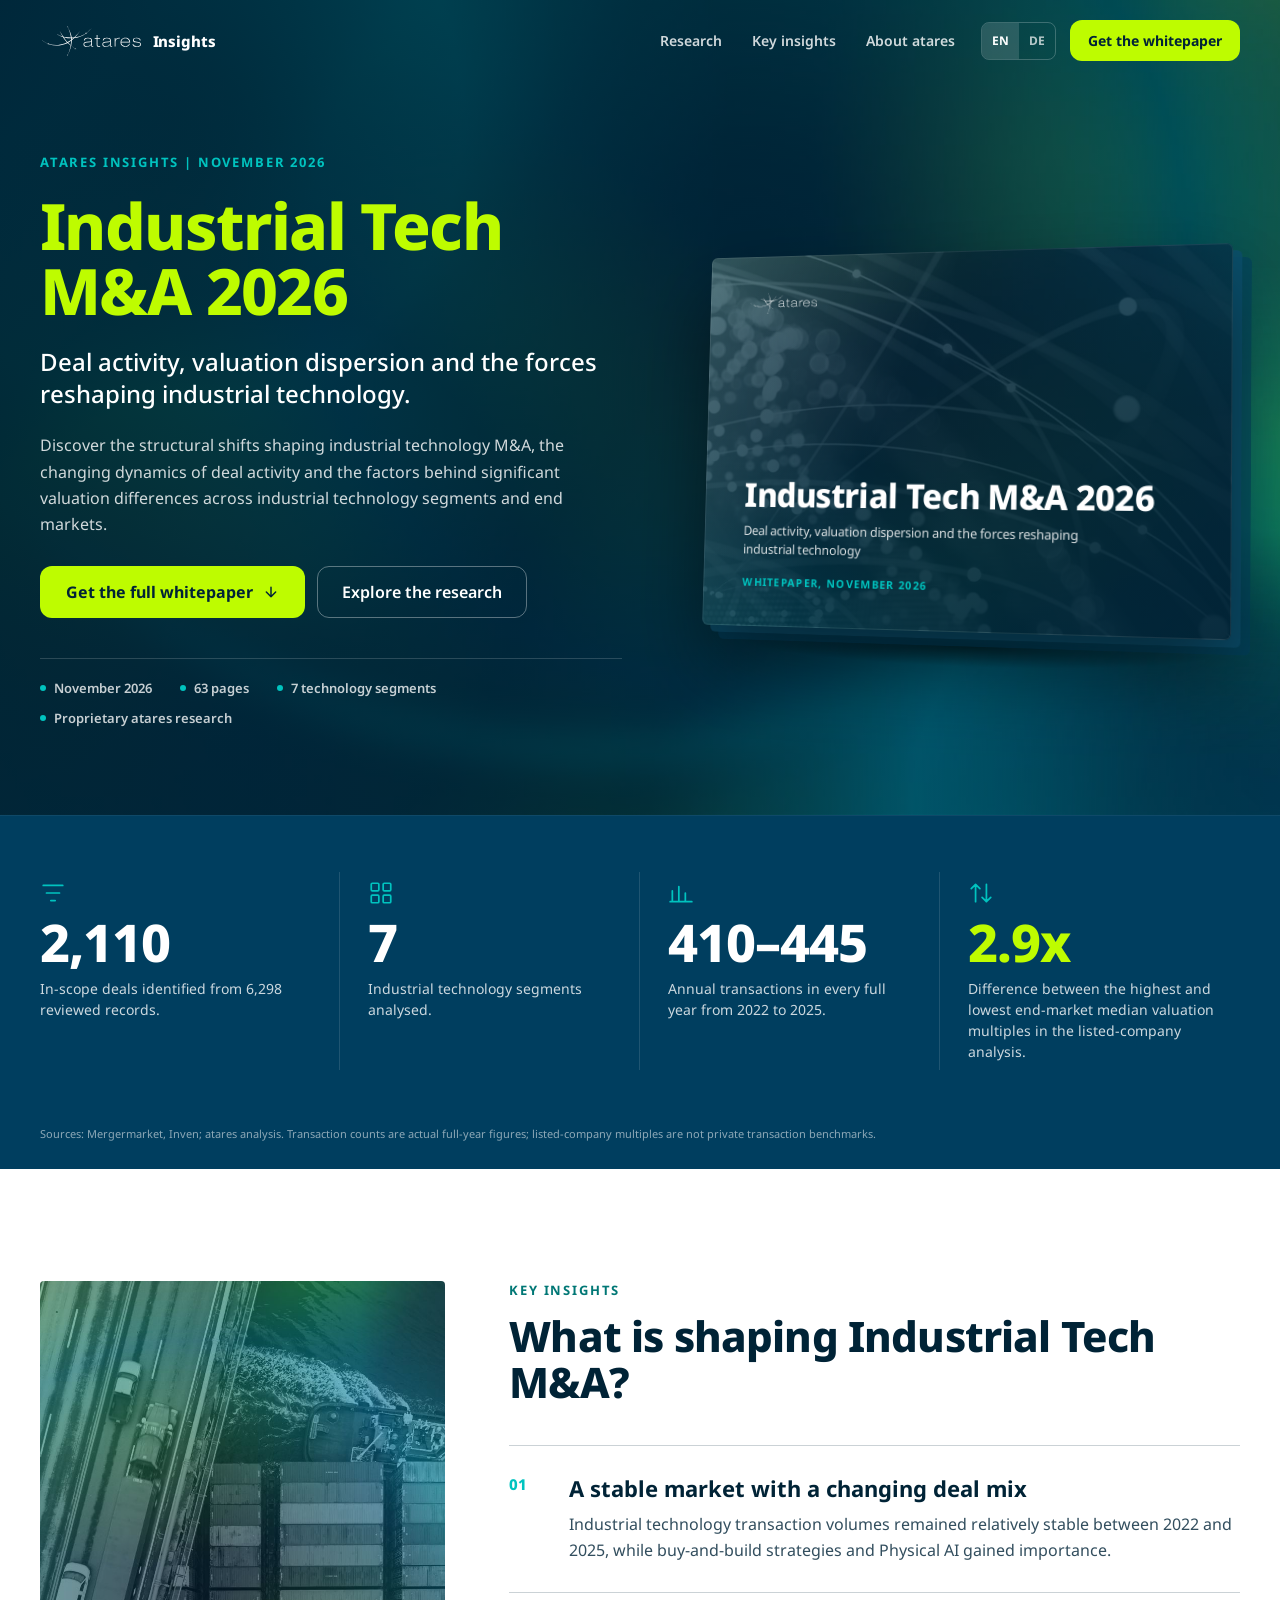
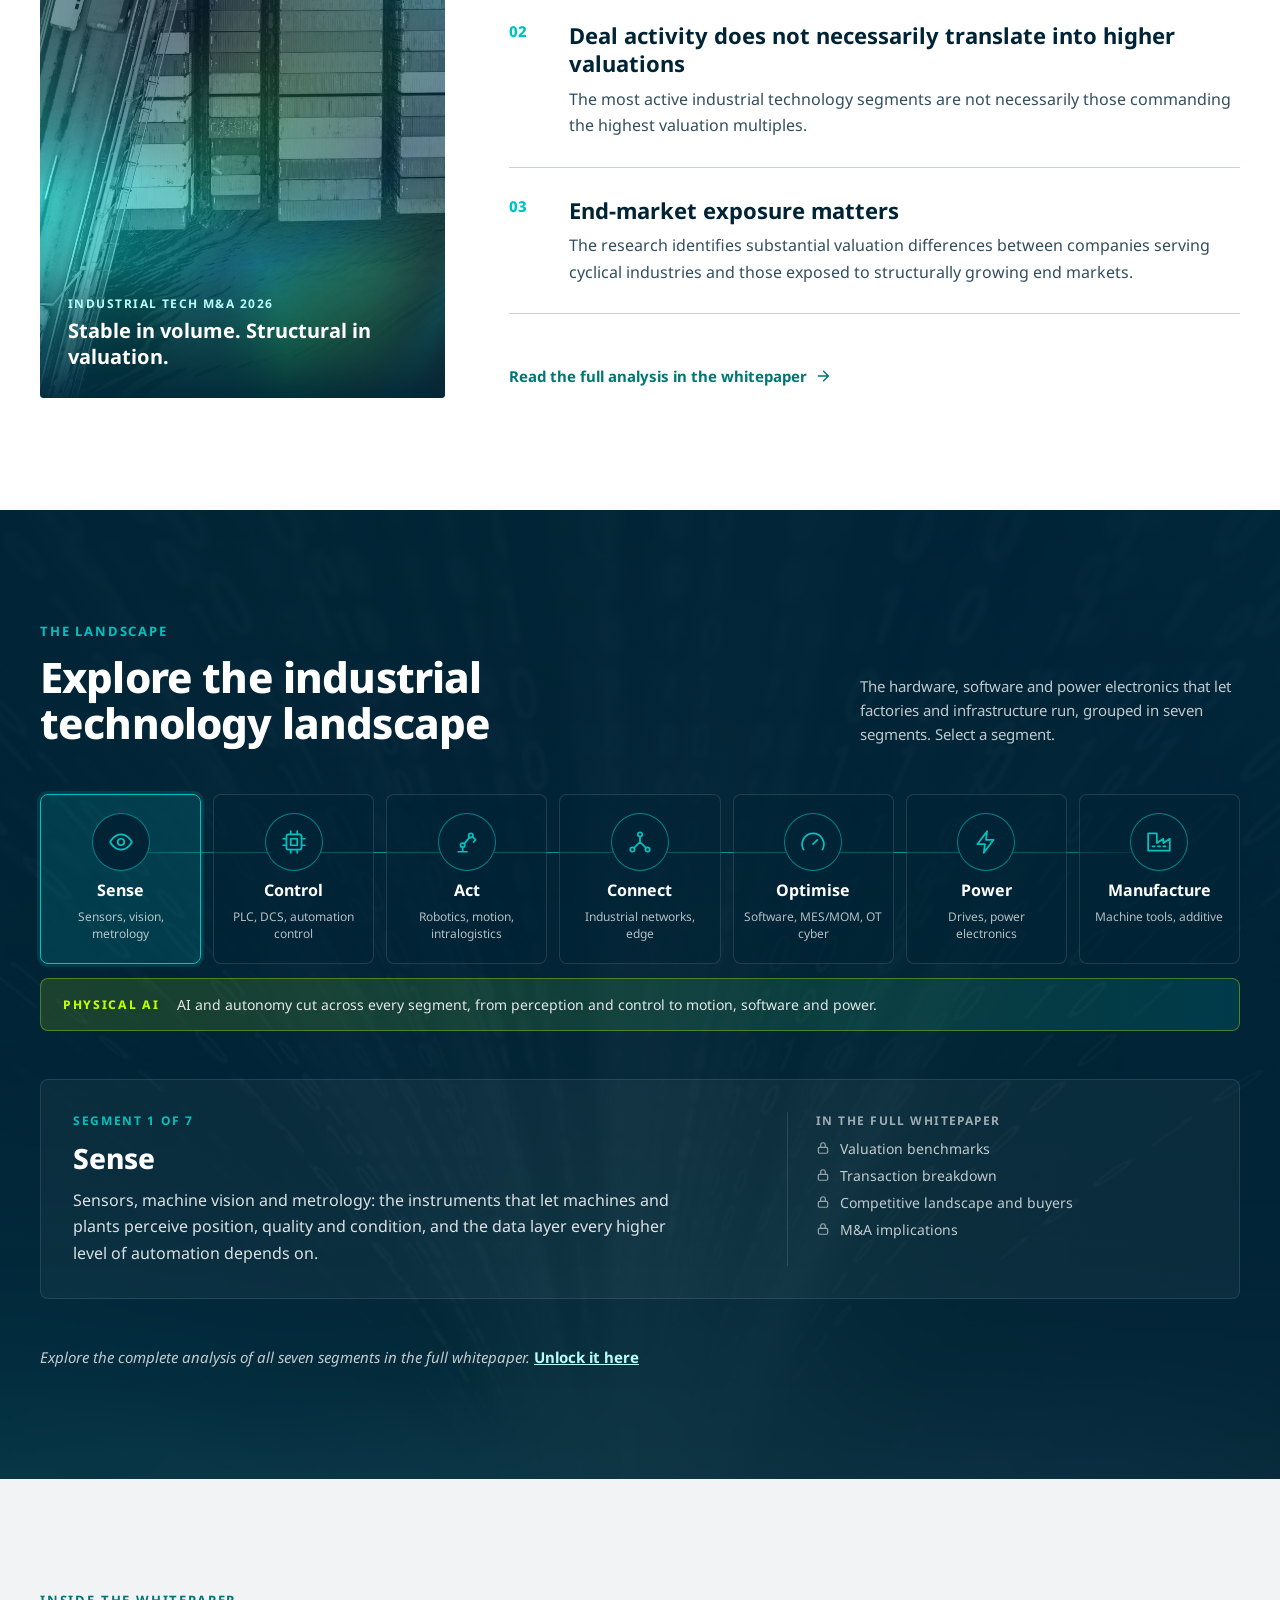
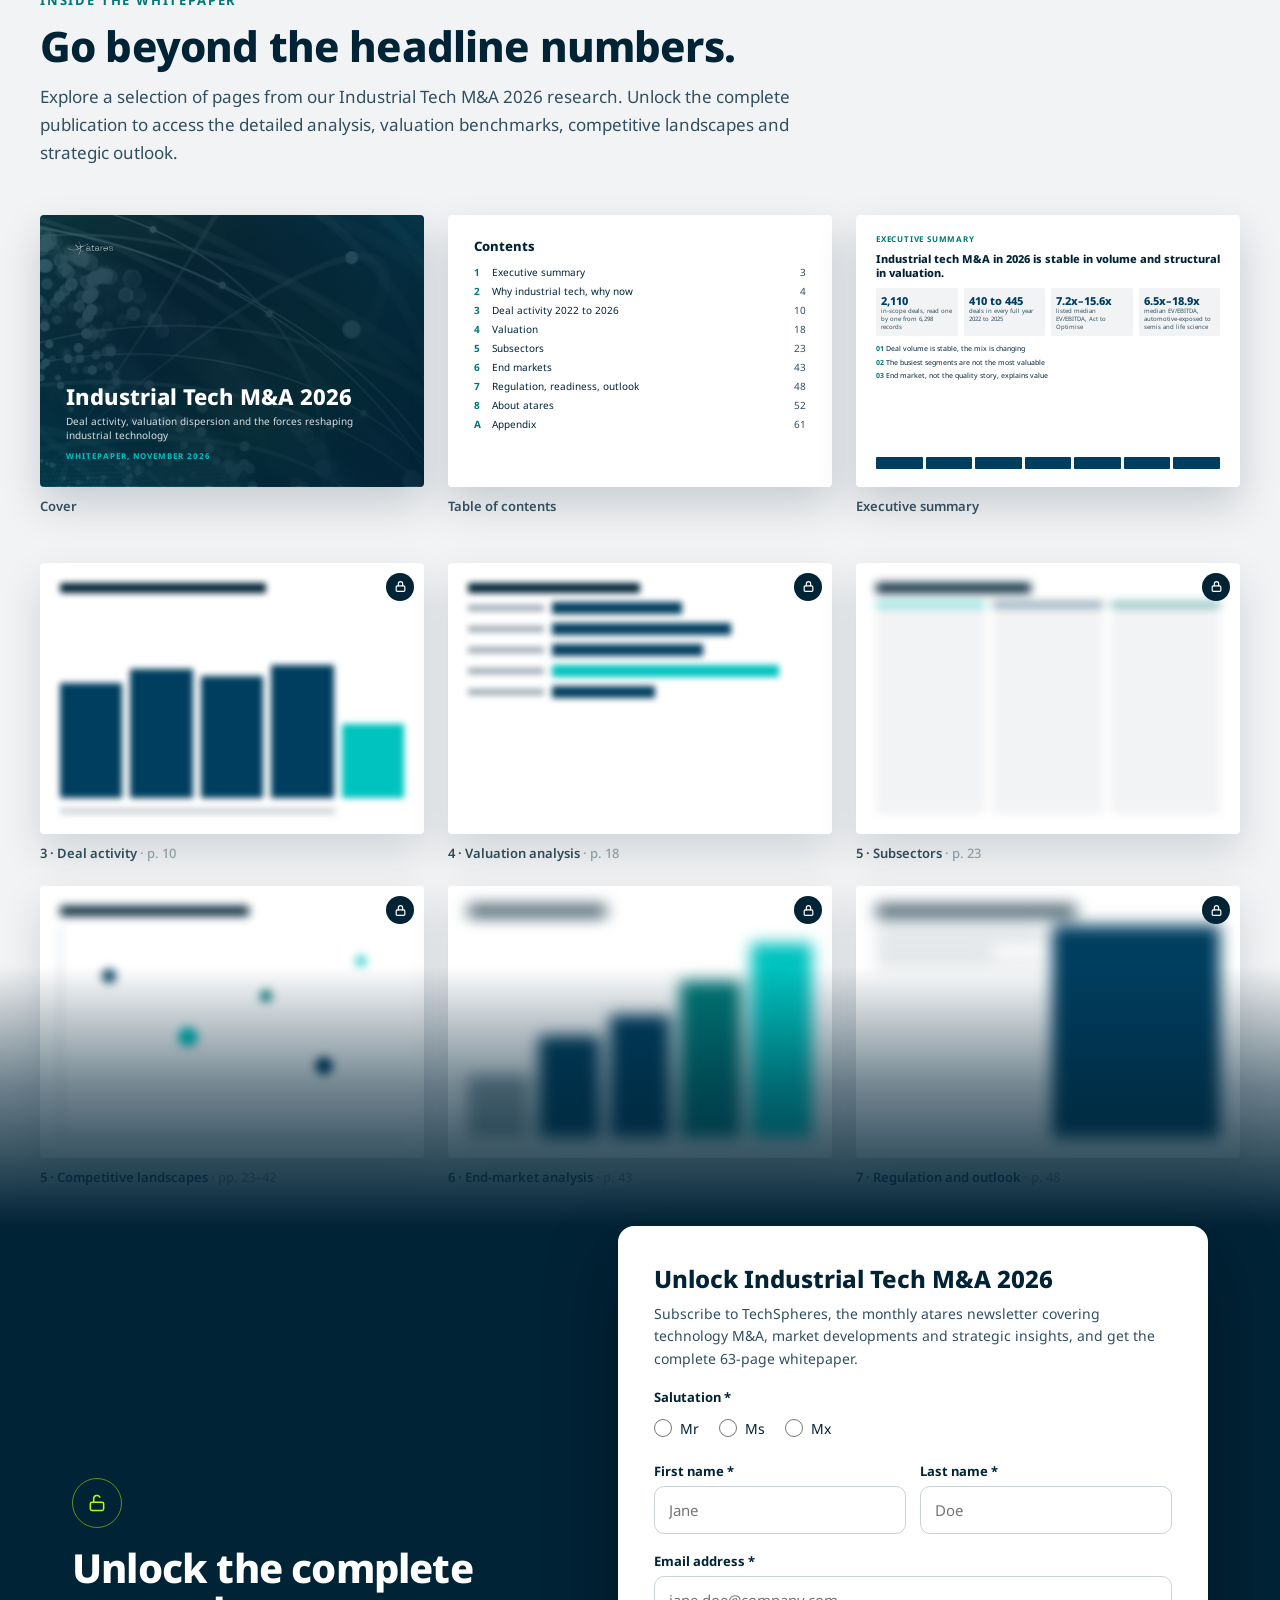
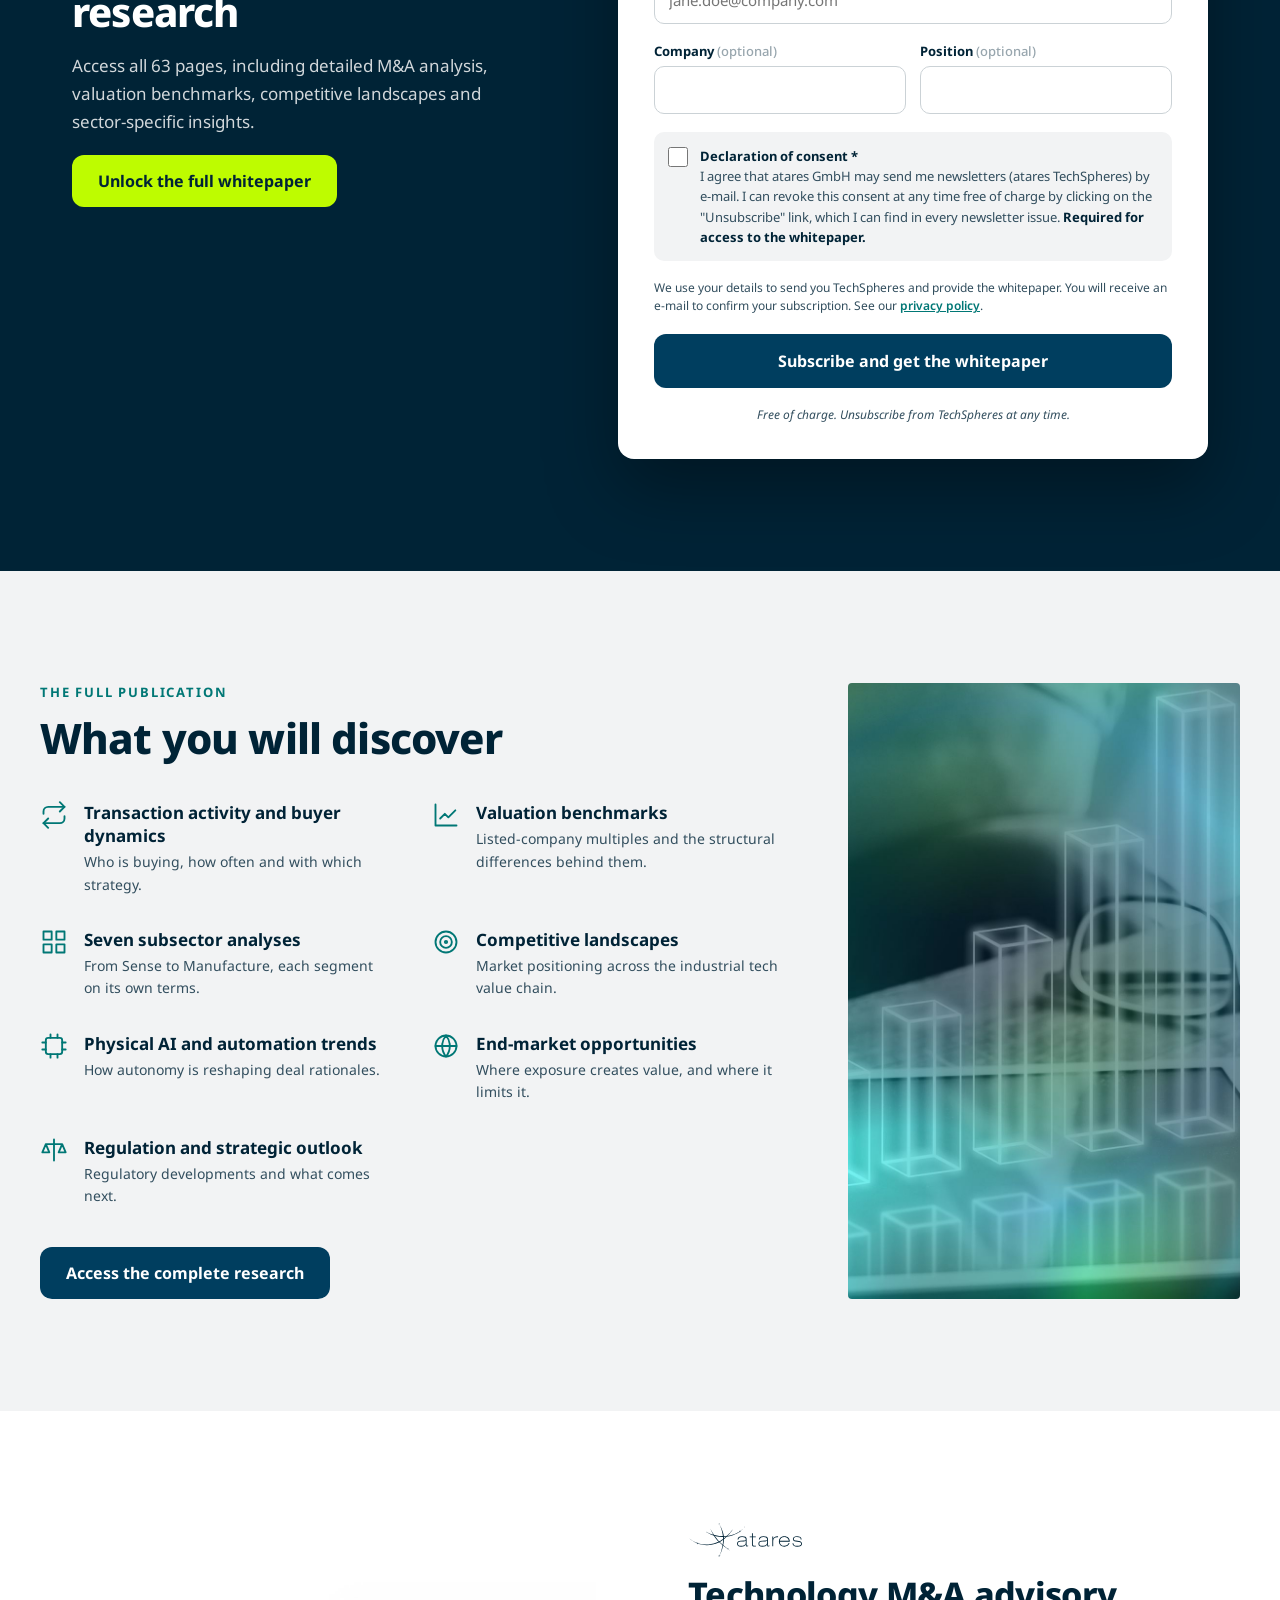
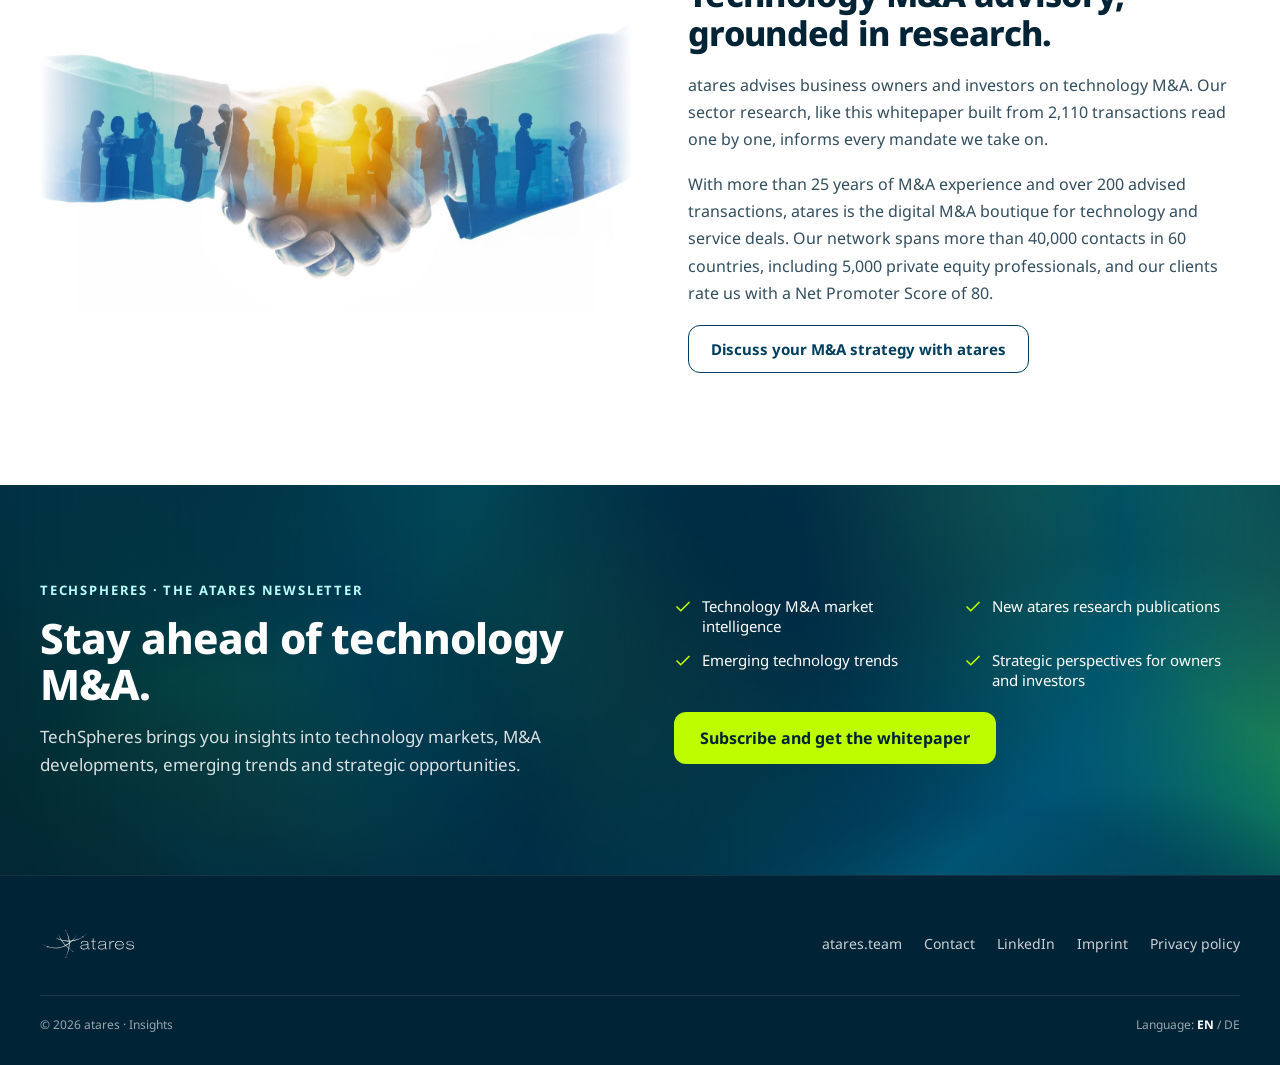
==== commit c9bd23ff: "Check page against the latest whitepaper; fill About atares text All figures, chapter page reference" ====
--- a/index.html
+++ b/index.html
@@ -490,7 +490,7 @@
       <img src="assets/72cf1533cfc05b7e396a2d8bfa13f65b.svg" alt="atares" style="height: 34px; width: auto; align-self: flex-start">
       <h2 style="margin: 0; font-size: 34px; line-height: 1.15; font-weight: 800; letter-spacing: -0.02em; color: #002336">Technology M&amp;A advisory, grounded in research.</h2>
       <p style="margin: 0; font-size: 16px; line-height: 1.7; color: #324e5e">atares advises business owners and investors on technology M&amp;A. Our sector research, like this whitepaper built from 2,110 transactions read one by one, informs every mandate we take on.</p>
-      <p style="margin: 0; font-size: 13px; line-height: 1.6; color: #98a6ae">[Approved boilerplate from atares.team and whitepaper chapter 8 to be inserted]</p>
+      <p style="margin: 0; font-size: 16px; line-height: 1.7; color: #324e5e">With more than 25 years of M&amp;A experience and over 200 advised transactions, atares is the digital M&amp;A boutique for technology and service deals. Our network spans more than 40,000 contacts in 60 countries, including 5,000 private equity professionals, and our clients rate us with a Net Promoter Score of 80.</p>
       <a href="https://atares.team" class="btn-ghost" style="align-self: flex-start; color: #003e5f; text-decoration: none; font-size: 15px; font-weight: 700; padding: 13px 22px; border-radius: 12px; border: 1.5px solid #003e5f">Discuss your M&amp;A strategy with atares</a>
     </div>
   </div>
@@ -524,7 +524,7 @@
       <nav aria-label="Footer" style="display: flex; flex-wrap: wrap; gap: 4px 22px; font-size: 14px">
         <a href="https://atares.team" style="color: rgba(255,255,255,.8); text-decoration: none; padding: 10px 0">atares.team</a>
         <a href="https://atares.team" style="color: rgba(255,255,255,.8); text-decoration: none; padding: 10px 0">Contact</a>
-        <a href="https://www.linkedin.com/company/atares-team" style="color: rgba(255,255,255,.8); text-decoration: none; padding: 10px 0">LinkedIn</a>
+        <a href="https://www.linkedin.com/company/atares-team/posts/" target="_blank" rel="noopener" style="color: rgba(255,255,255,.8); text-decoration: none; padding: 10px 0">LinkedIn</a>
         <a href="https://atares.team/en/imprint/" style="color: rgba(255,255,255,.8); text-decoration: none; padding: 10px 0">Imprint</a>
         <a href="https://atares.team/en/data-protection-declaration/" style="color: rgba(255,255,255,.8); text-decoration: none; padding: 10px 0">Privacy policy</a>
       </nav>
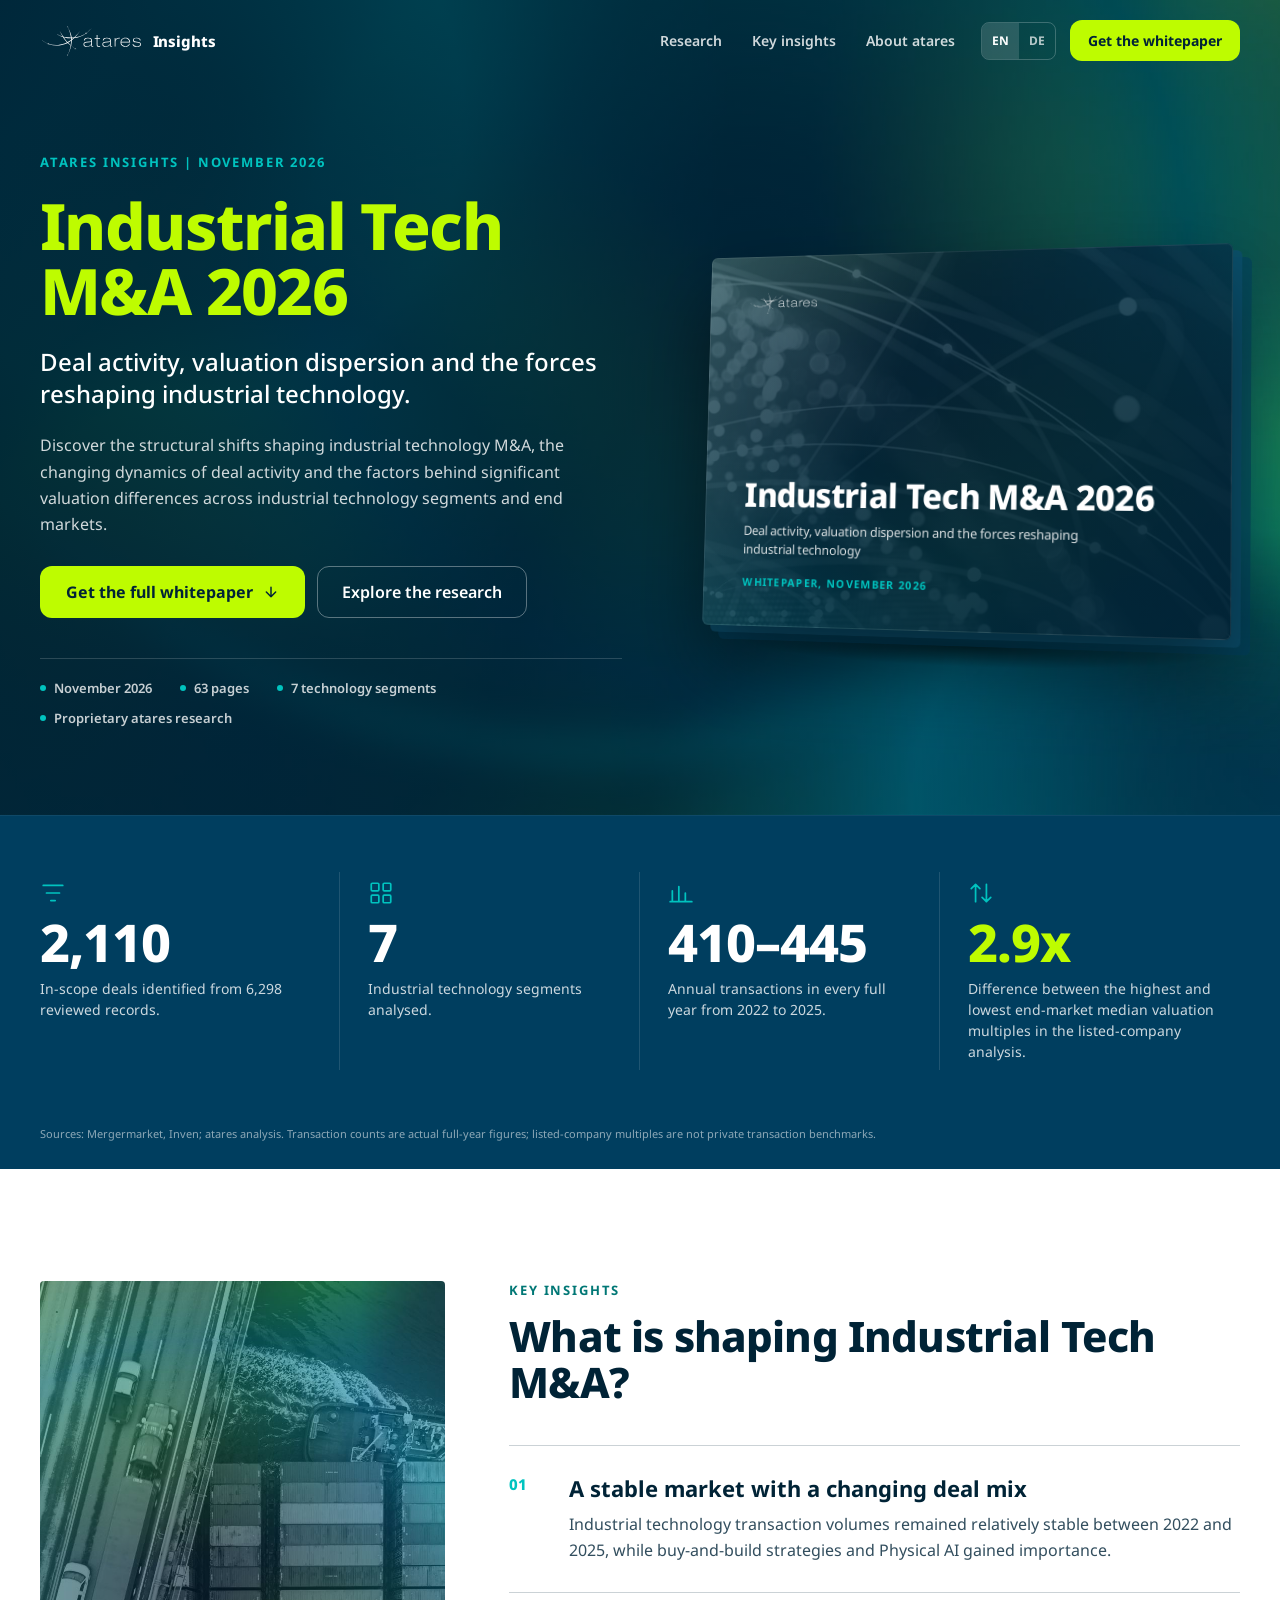
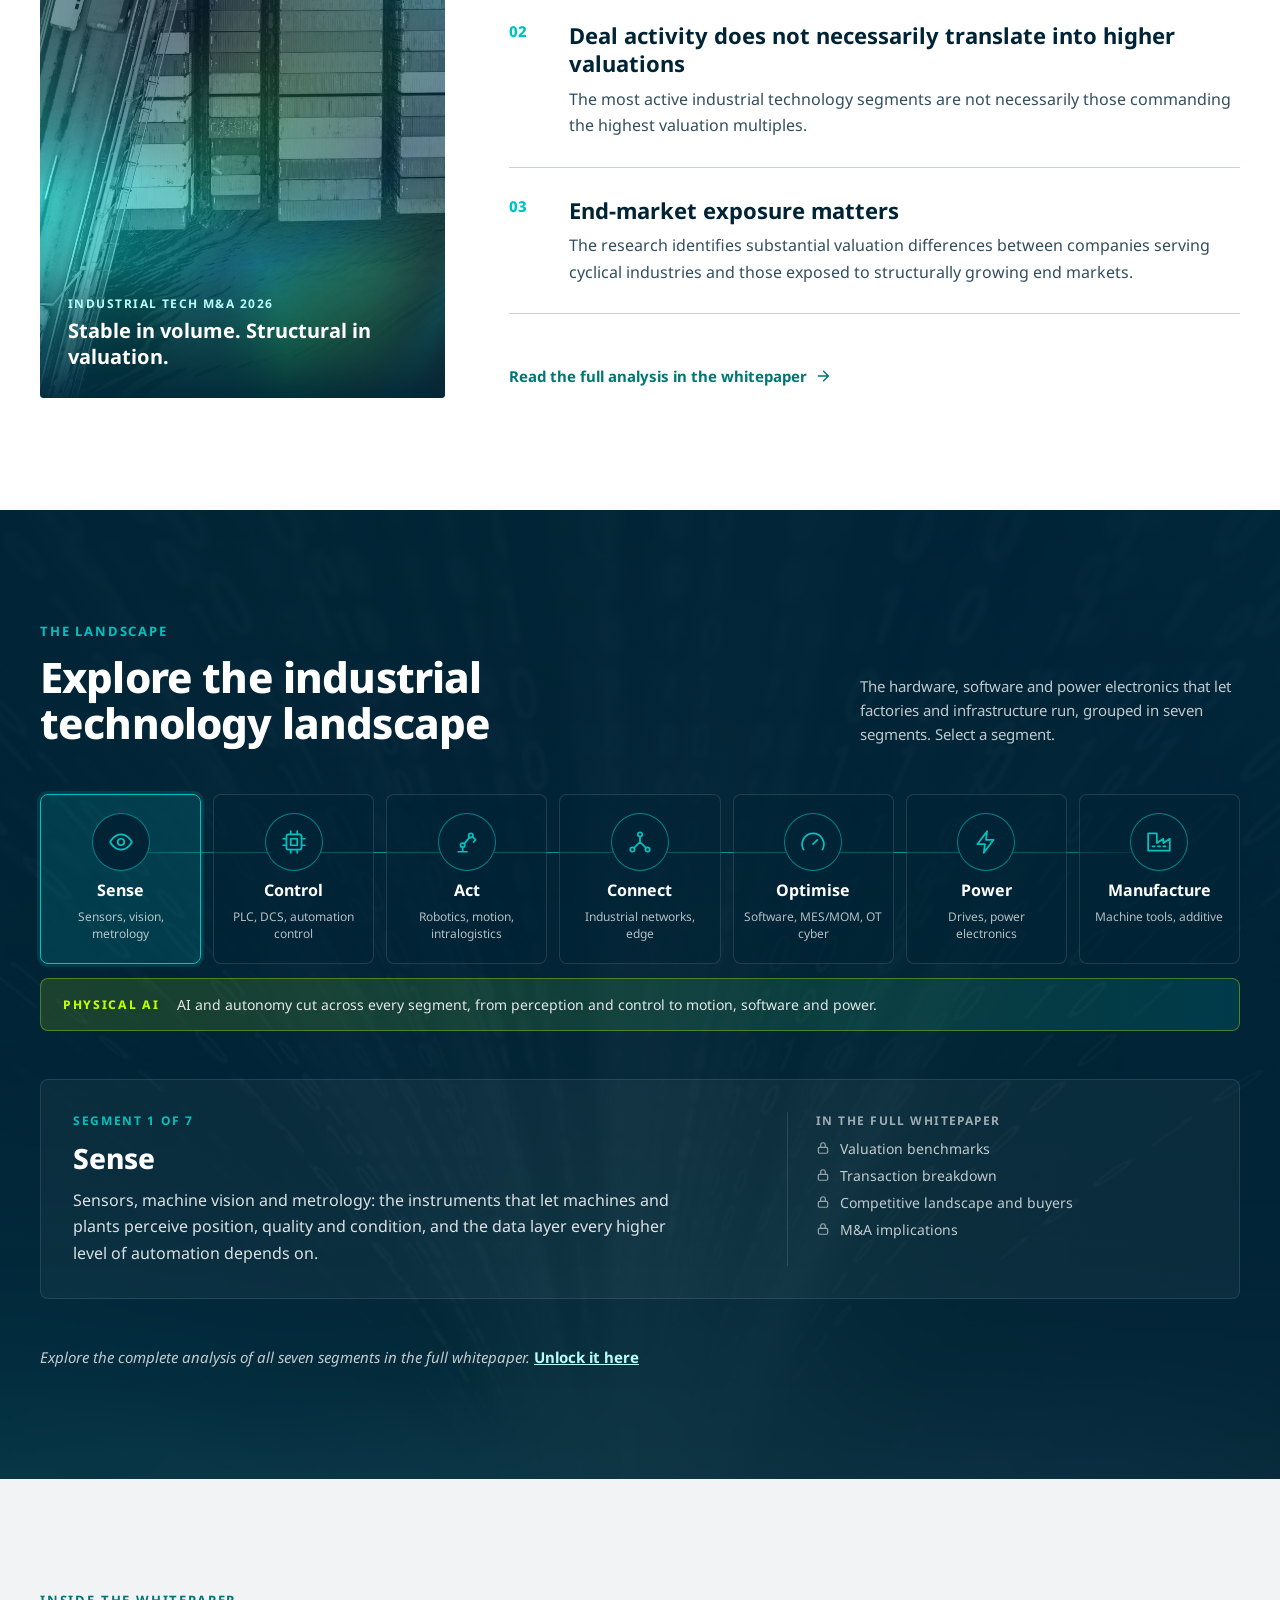
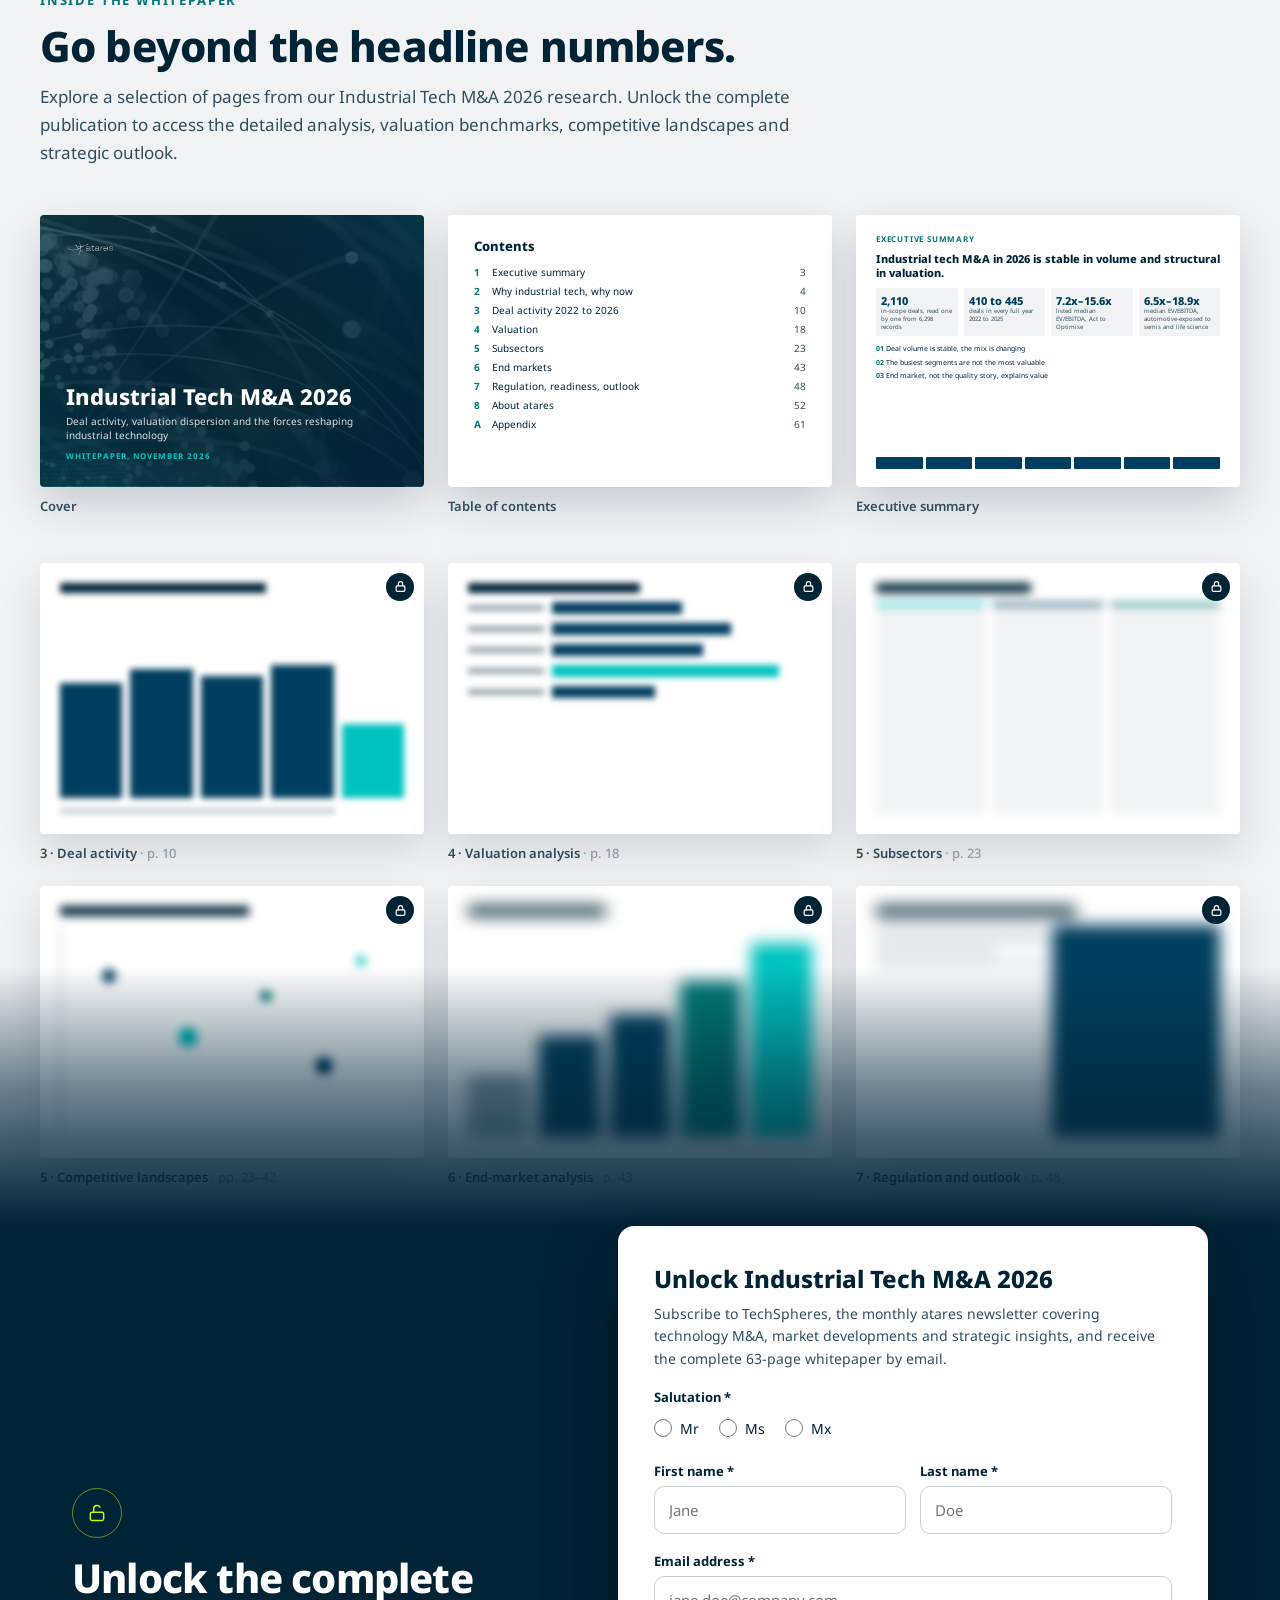
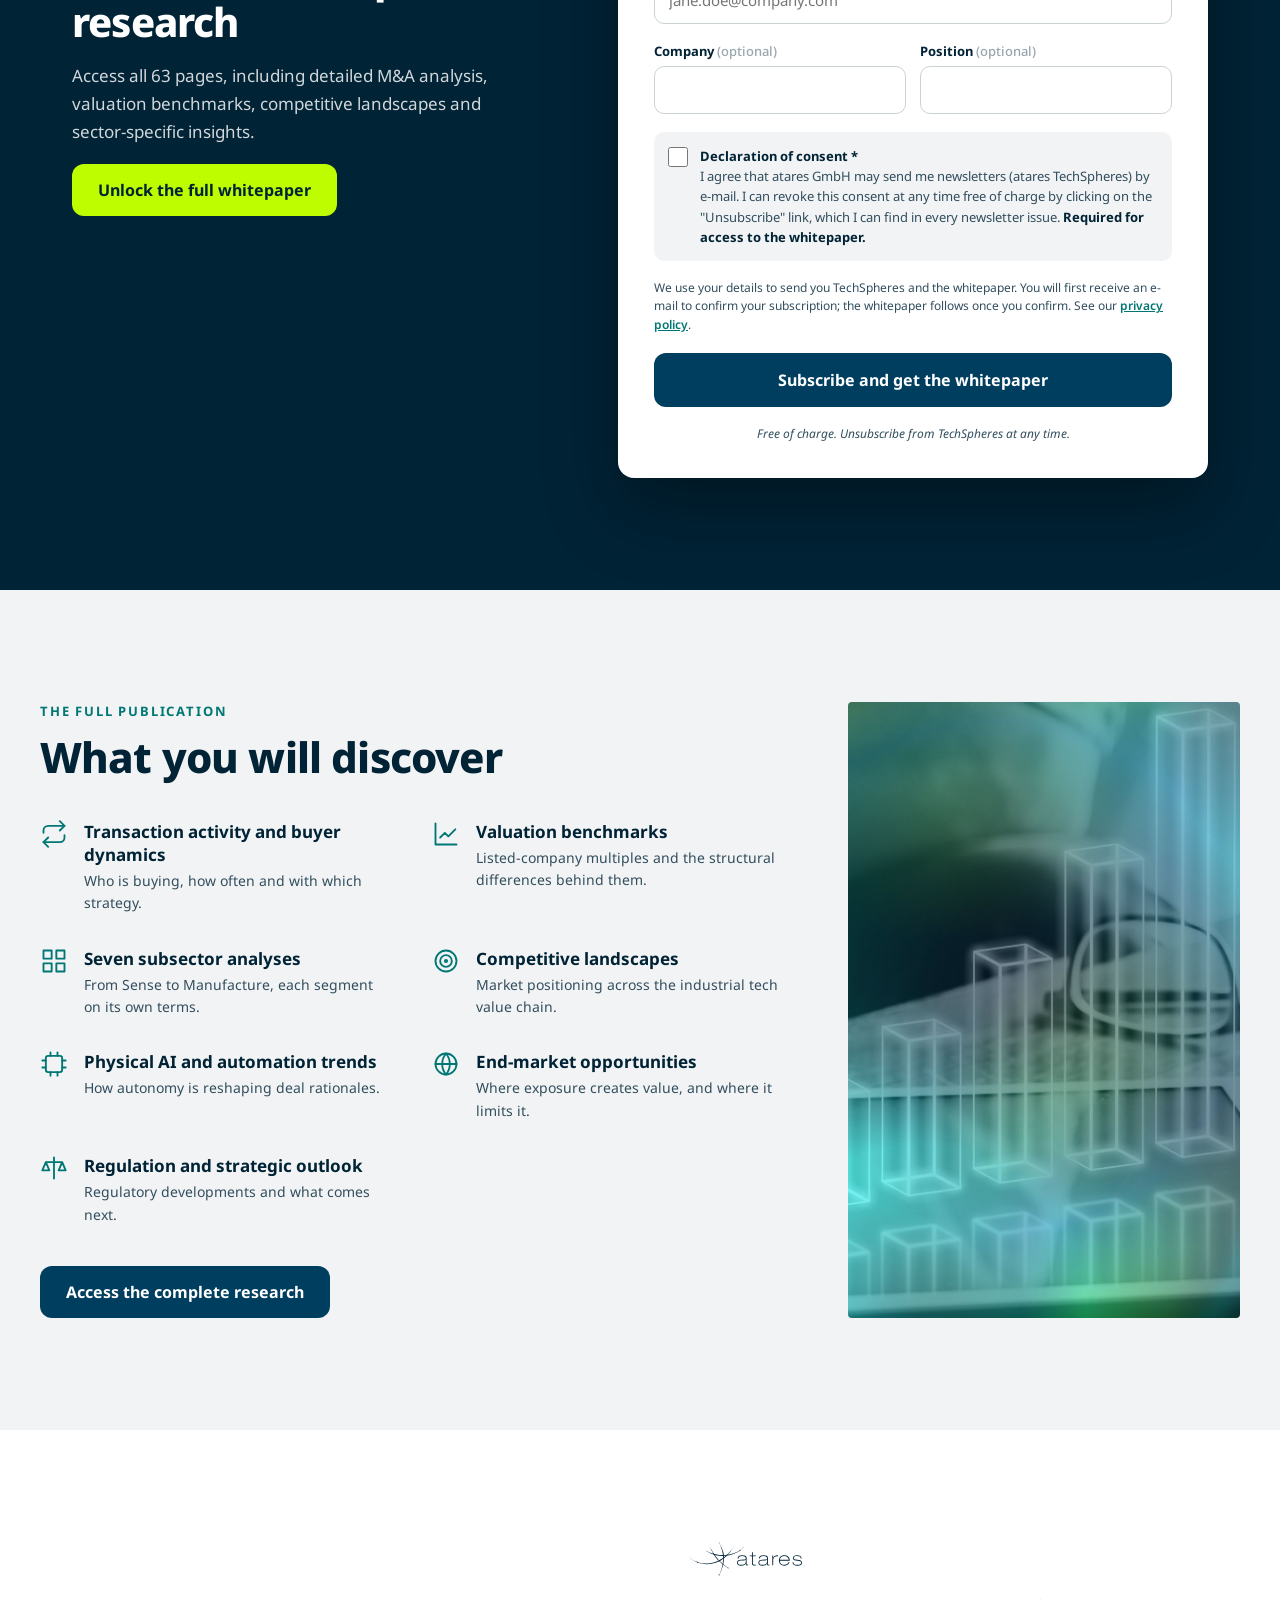
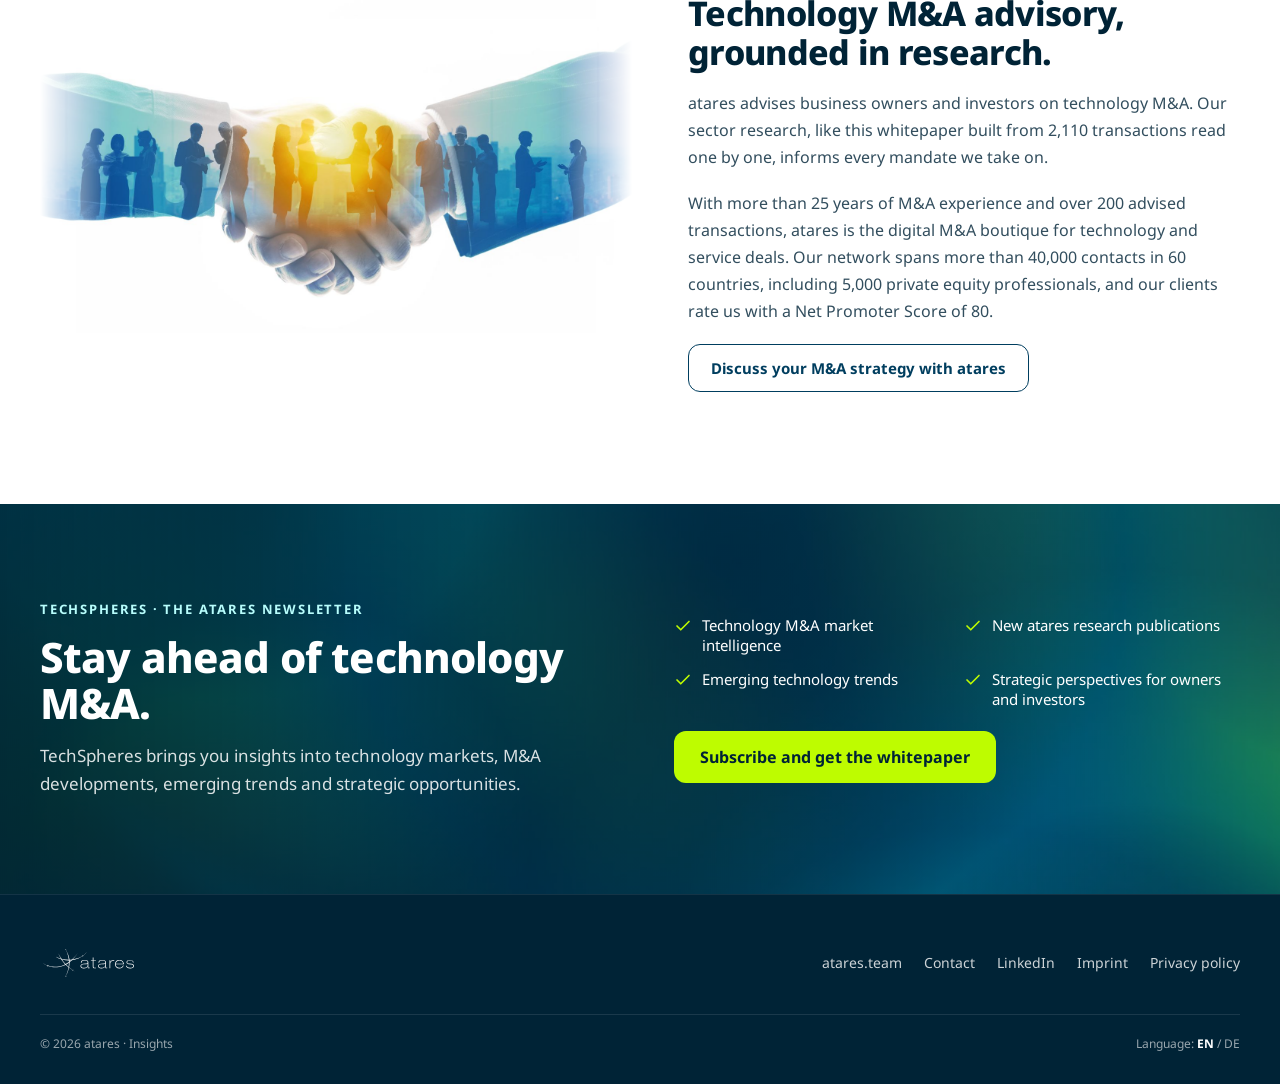
==== commit 89476a6b: "Deliver the whitepaper by email only The download button is removed: the PDF is emailed by Mailchimp" ====
--- a/index.html
+++ b/index.html
@@ -398,7 +398,7 @@
           <form id="wp-form" novalidate style="display: flex; flex-direction: column; gap: 18px">
               <div style="display: flex; flex-direction: column; gap: 8px">
                 <h3 style="margin: 0; font-size: 24px; font-weight: 800; color: #002336">Unlock Industrial Tech M&amp;A 2026</h3>
-                <p style="margin: 0; font-size: 14px; line-height: 1.6; color: #324e5e">Subscribe to TechSpheres, the monthly atares newsletter covering technology M&amp;A, market developments and strategic insights, and get the complete 63-page whitepaper.</p>
+                <p style="margin: 0; font-size: 14px; line-height: 1.6; color: #324e5e">Subscribe to TechSpheres, the monthly atares newsletter covering technology M&amp;A, market developments and strategic insights, and receive the complete 63-page whitepaper by email.</p>
               </div>
               <fieldset id="wp-salutation" style="border: 0; margin: 0; padding: 0; display: flex; flex-wrap: wrap; align-items: center; gap: 6px 20px">
                 <legend style="font-size: 13px; font-weight: 700; color: #002336; padding: 0; margin-bottom: 6px">Salutation *</legend>
@@ -433,20 +433,18 @@
                 <input id="wp-sub" name="newsletter" type="checkbox" required aria-required="true" style="width: 20px; height: 20px; margin: 1px 0 0; accent-color: #007775; flex: none">
                 <span><b style="color: #002336">Declaration of consent *</b><br>I agree that atares GmbH may send me newsletters (atares TechSpheres) by e-mail. I can revoke this consent at any time free of charge by clicking on the &quot;Unsubscribe&quot; link, which I can find in every newsletter issue. <b style="color: #002336">Required for access to the whitepaper.</b></span>
               </label>
-              <p style="margin: 0; font-size: 12px; line-height: 1.55; color: #324e5e">We use your details to send you TechSpheres and provide the whitepaper. You will receive an e-mail to confirm your subscription. See our <a href="https://atares.team/en/data-protection-declaration/" style="color: #007775; font-weight: 600">privacy policy</a>.</p>
+              <p style="margin: 0; font-size: 12px; line-height: 1.55; color: #324e5e">We use your details to send you TechSpheres and the whitepaper. You will first receive an e-mail to confirm your subscription; the whitepaper follows once you confirm. See our <a href="https://atares.team/en/data-protection-declaration/" style="color: #007775; font-weight: 600">privacy policy</a>.</p>
               <p id="wp-error" role="alert" hidden style="margin: 0; padding: 12px 14px; border-radius: 10px; background: #fdecec; color: #8a1c1c; font-size: 13px; line-height: 1.5"></p>
               <button id="wp-submit" type="submit" class="btn-navy" style="height: 54px; border: 0; border-radius: 12px; background: #003e5f; color: #ffffff; font: inherit; font-size: 16px; font-weight: 700; cursor: pointer">Subscribe and get the whitepaper</button>
               <p style="margin: 0; text-align: center; font-size: 12px; font-style: italic; color: #324e5e">Free of charge. Unsubscribe from TechSpheres at any time.</p>
             </form>
           <div id="wp-success" role="status" tabindex="-1" hidden style="display: flex; flex-direction: column; gap: 18px">
               <span style="width: 52px; height: 52px; border-radius: 50%; background: rgba(0,195,191,.14); display: flex; align-items: center; justify-content: center"><svg width="24" height="24" viewBox="0 0 24 24" fill="none" stroke="#007775" stroke-width="2.2" stroke-linecap="round" stroke-linejoin="round" aria-hidden="true"><path d="M20 6L9 17l-5-5"></path></svg></span>
-              <h3 style="margin: 0; font-size: 28px; font-weight: 800; color: #002336">Your whitepaper is ready.</h3>
-              <p style="margin: 0; font-size: 15px; line-height: 1.6; color: #324e5e">Thank you for your interest in our Industrial Tech M&amp;A 2026 research.</p>
-              <a id="wp-download" href="#form" target="_blank" rel="noopener" class="btn-navy" style="display: inline-flex; align-items: center; justify-content: center; gap: 10px; height: 54px; border-radius: 12px; background: #003e5f; color: #ffffff; text-decoration: none; font-size: 16px; font-weight: 700">
-                <svg width="18" height="18" viewBox="0 0 24 24" fill="none" stroke="currentColor" stroke-width="2.2" stroke-linecap="round" stroke-linejoin="round" aria-hidden="true"><path d="M12 3v12M7 10l5 5 5-5M4 21h16"></path></svg>Download the full whitepaper (PDF)</a>
-              <div id="wp-sub-note" hidden style="display: flex; gap: 12px; padding: 14px; border-radius: 10px; background: #f2f3f4; font-size: 13px; line-height: 1.55; color: #324e5e">
+              <h3 style="margin: 0; font-size: 28px; font-weight: 800; color: #002336">Almost there: check your inbox.</h3>
+              <p style="margin: 0; font-size: 15px; line-height: 1.6; color: #324e5e">Thank you for your interest in our Industrial Tech M&amp;A 2026 research. The whitepaper is sent by email.</p>
+              <div id="wp-sub-note" style="display: flex; gap: 12px; padding: 14px; border-radius: 10px; background: #f2f3f4; font-size: 13px; line-height: 1.55; color: #324e5e">
                   <svg width="18" height="18" viewBox="0 0 24 24" fill="none" stroke="#007775" stroke-width="2" stroke-linecap="round" stroke-linejoin="round" aria-hidden="true" style="flex: none; margin-top: 1px"><rect x="3" y="5" width="18" height="14" rx="2"></rect><path d="M3 7l9 6 9-6"></path></svg>
-                  <span><b style="color: #002336">One more step for TechSpheres.</b> We have sent a confirmation link to your inbox. Your TechSpheres subscription starts once you confirm it.</span>
+                  <span id="wp-sub-text"><b style="color: #002336">1. Confirm TechSpheres.</b> We have sent a confirmation link to your inbox.<br><b style="color: #002336">2. Receive the whitepaper.</b> As soon as you confirm, we email you the full Industrial Tech M&amp;A 2026 whitepaper.<br><span style="color: #98a6ae">No email after a few minutes? Please check your spam folder.</span></span>
                 </div>
             </div>
         </div>
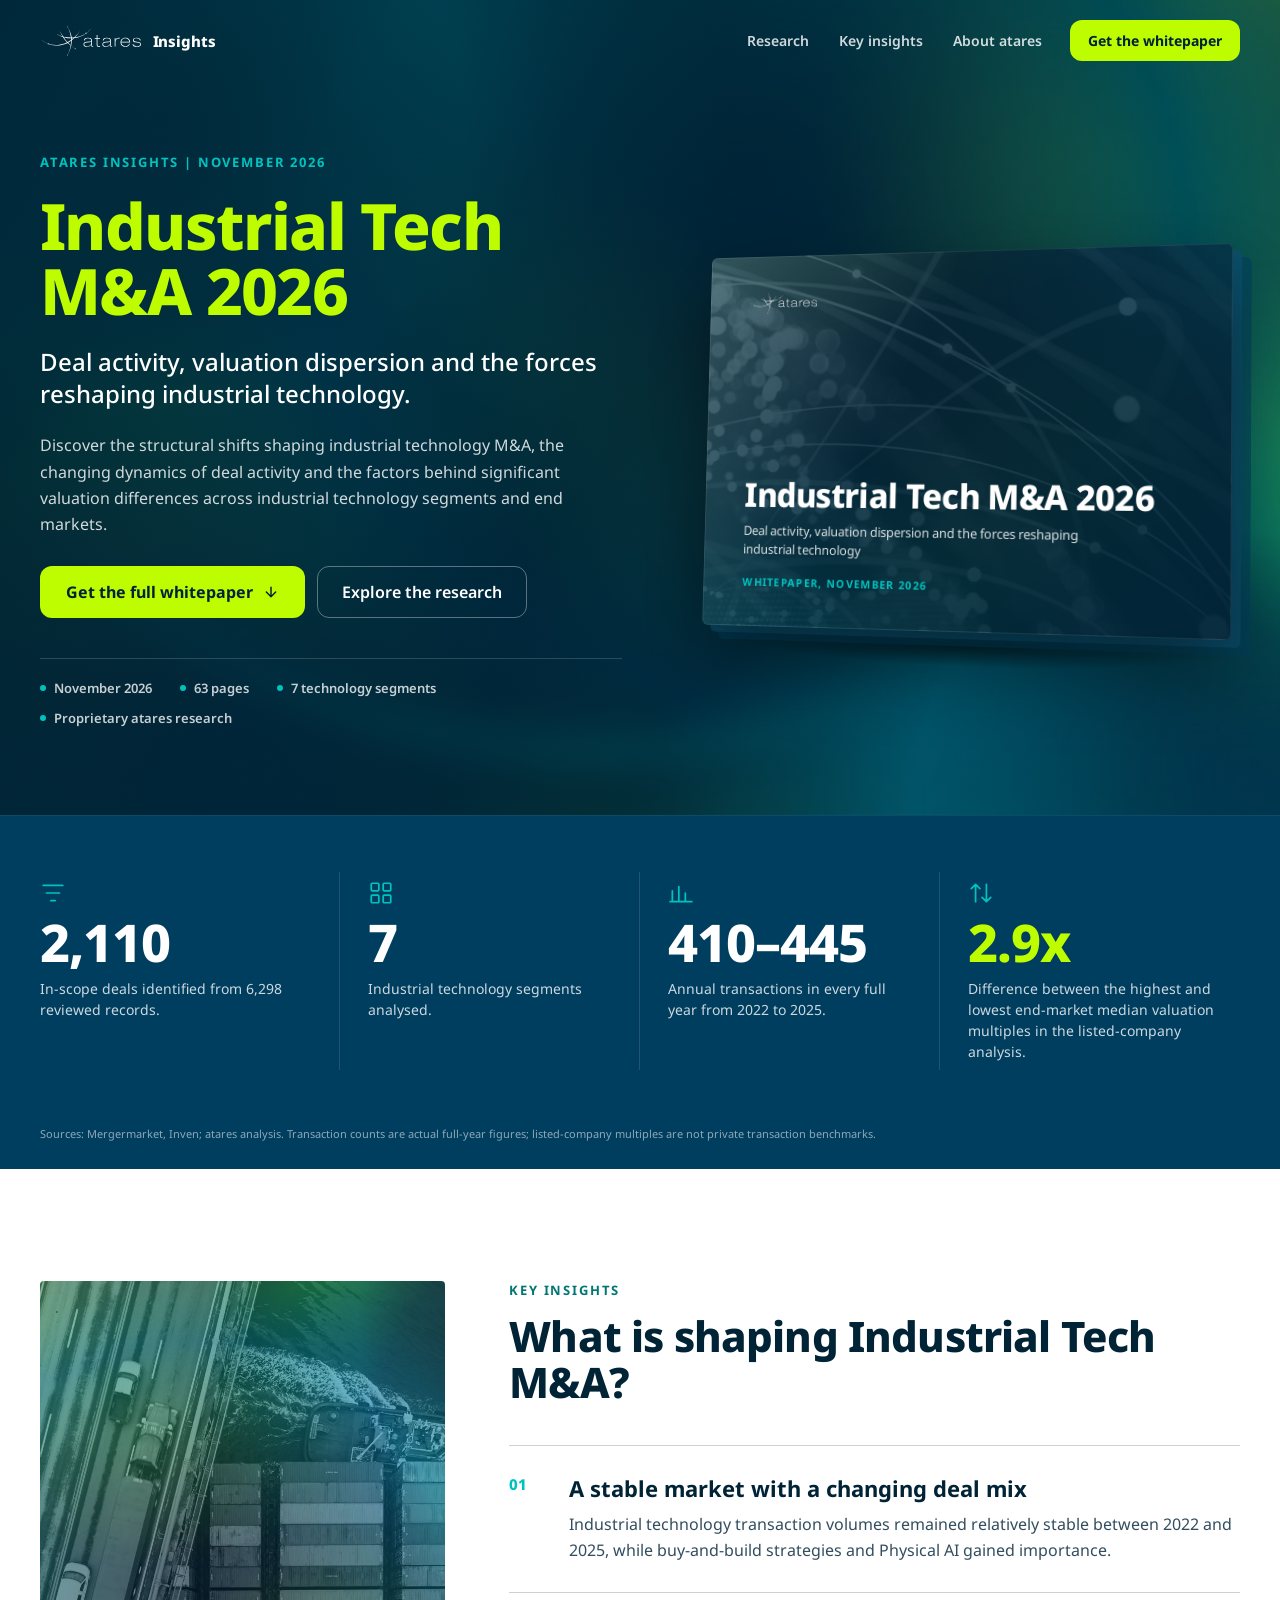
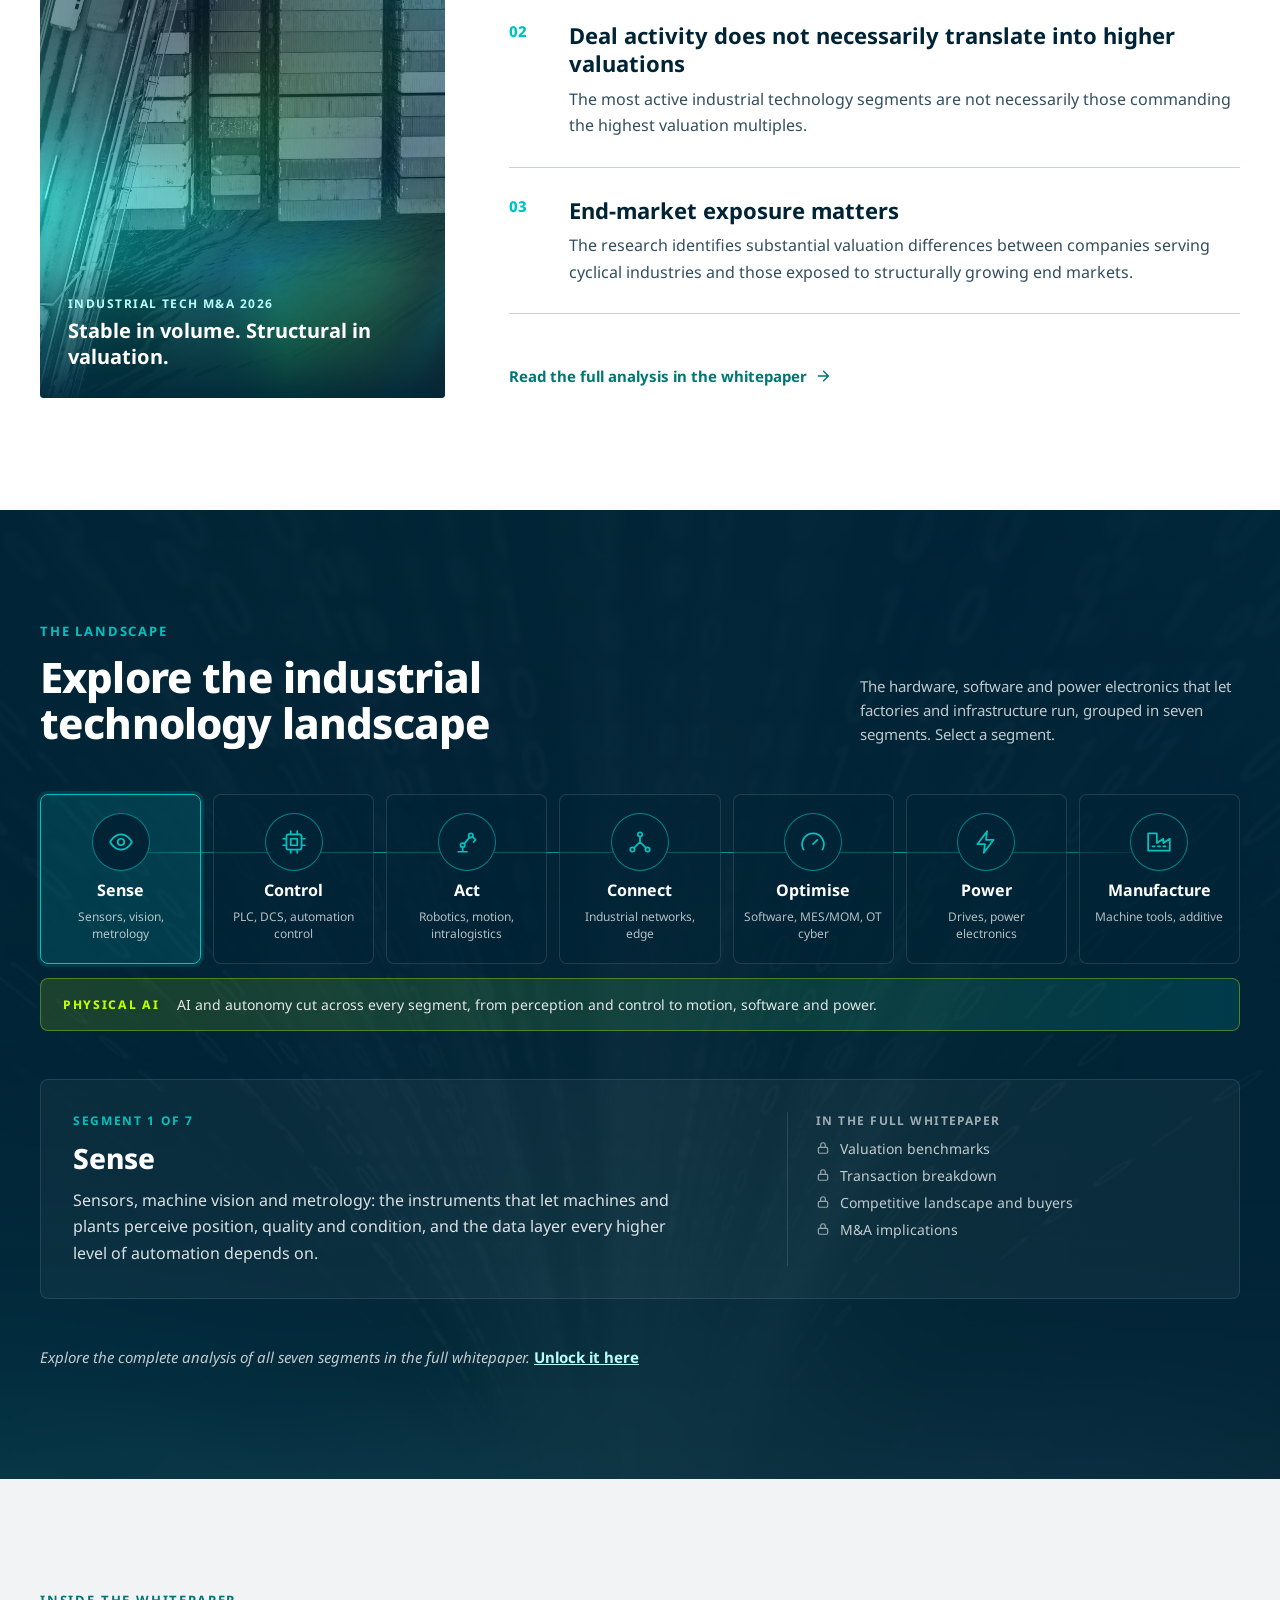
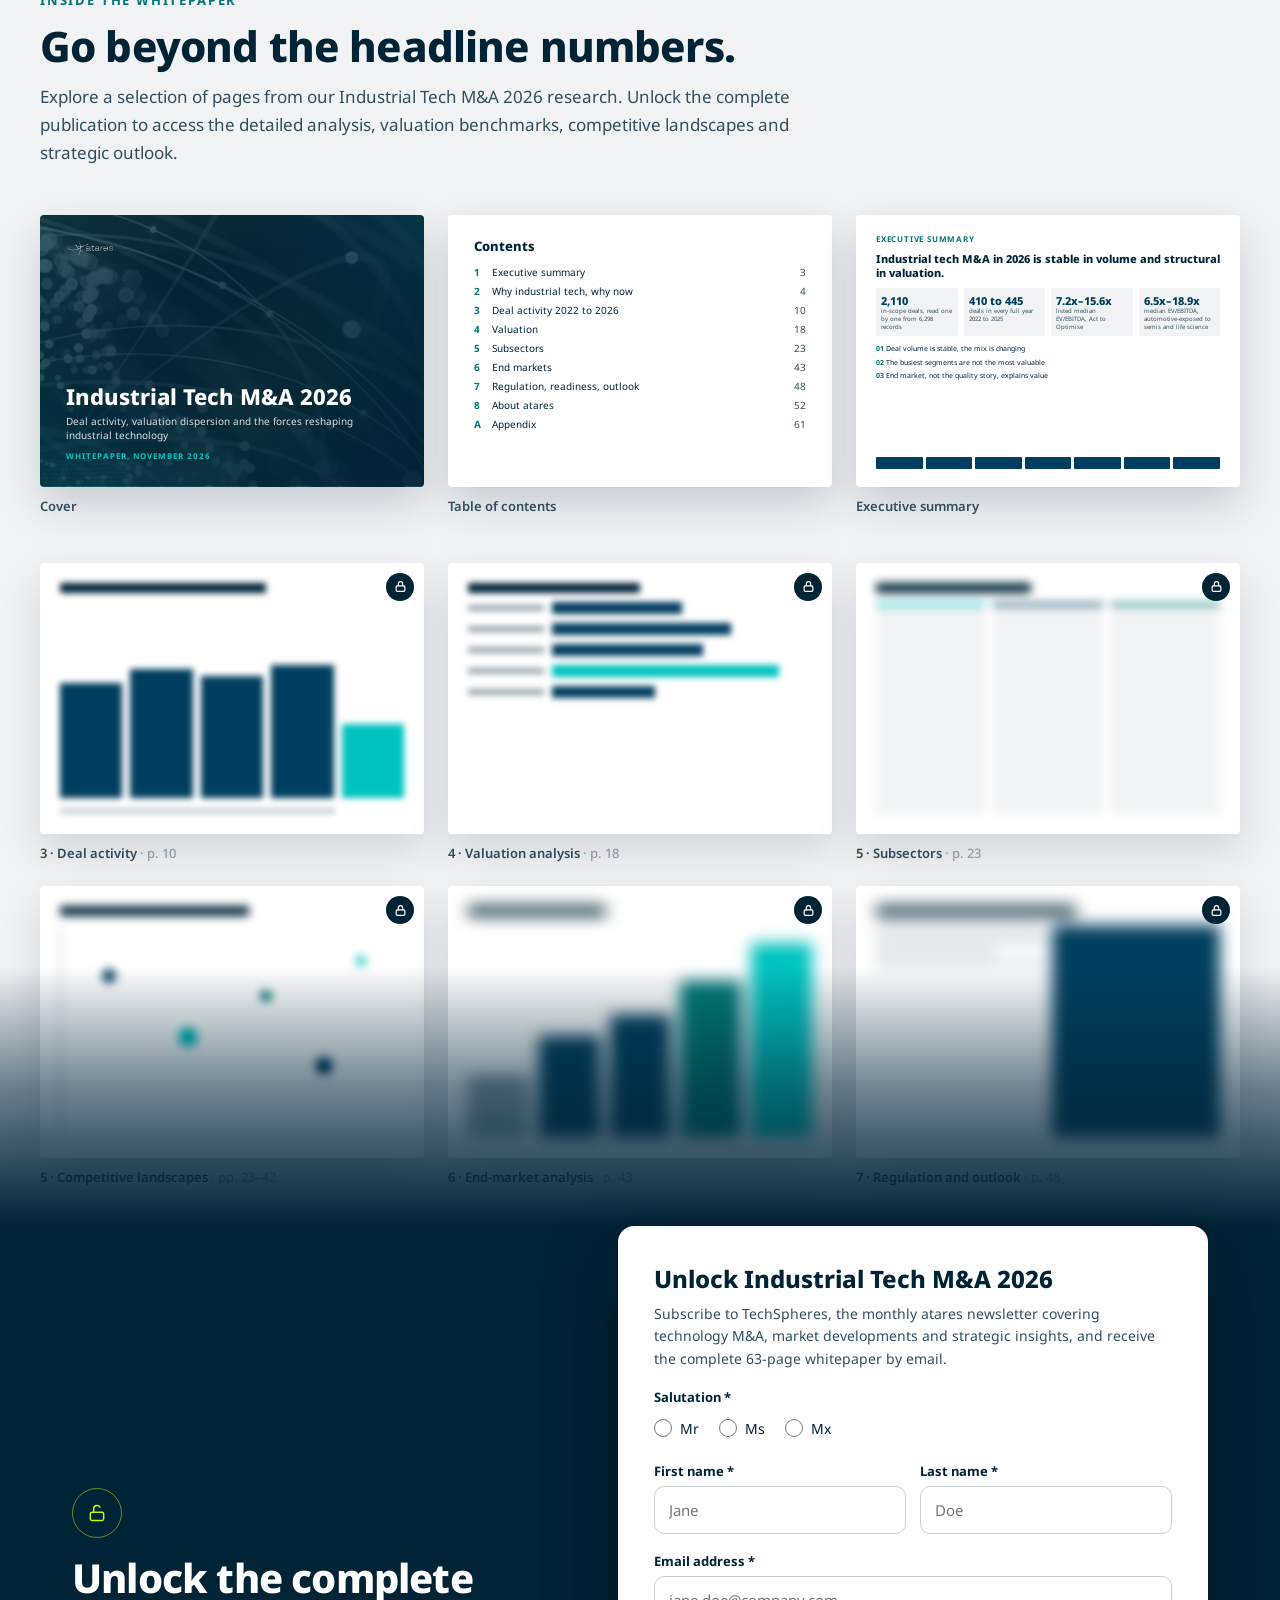
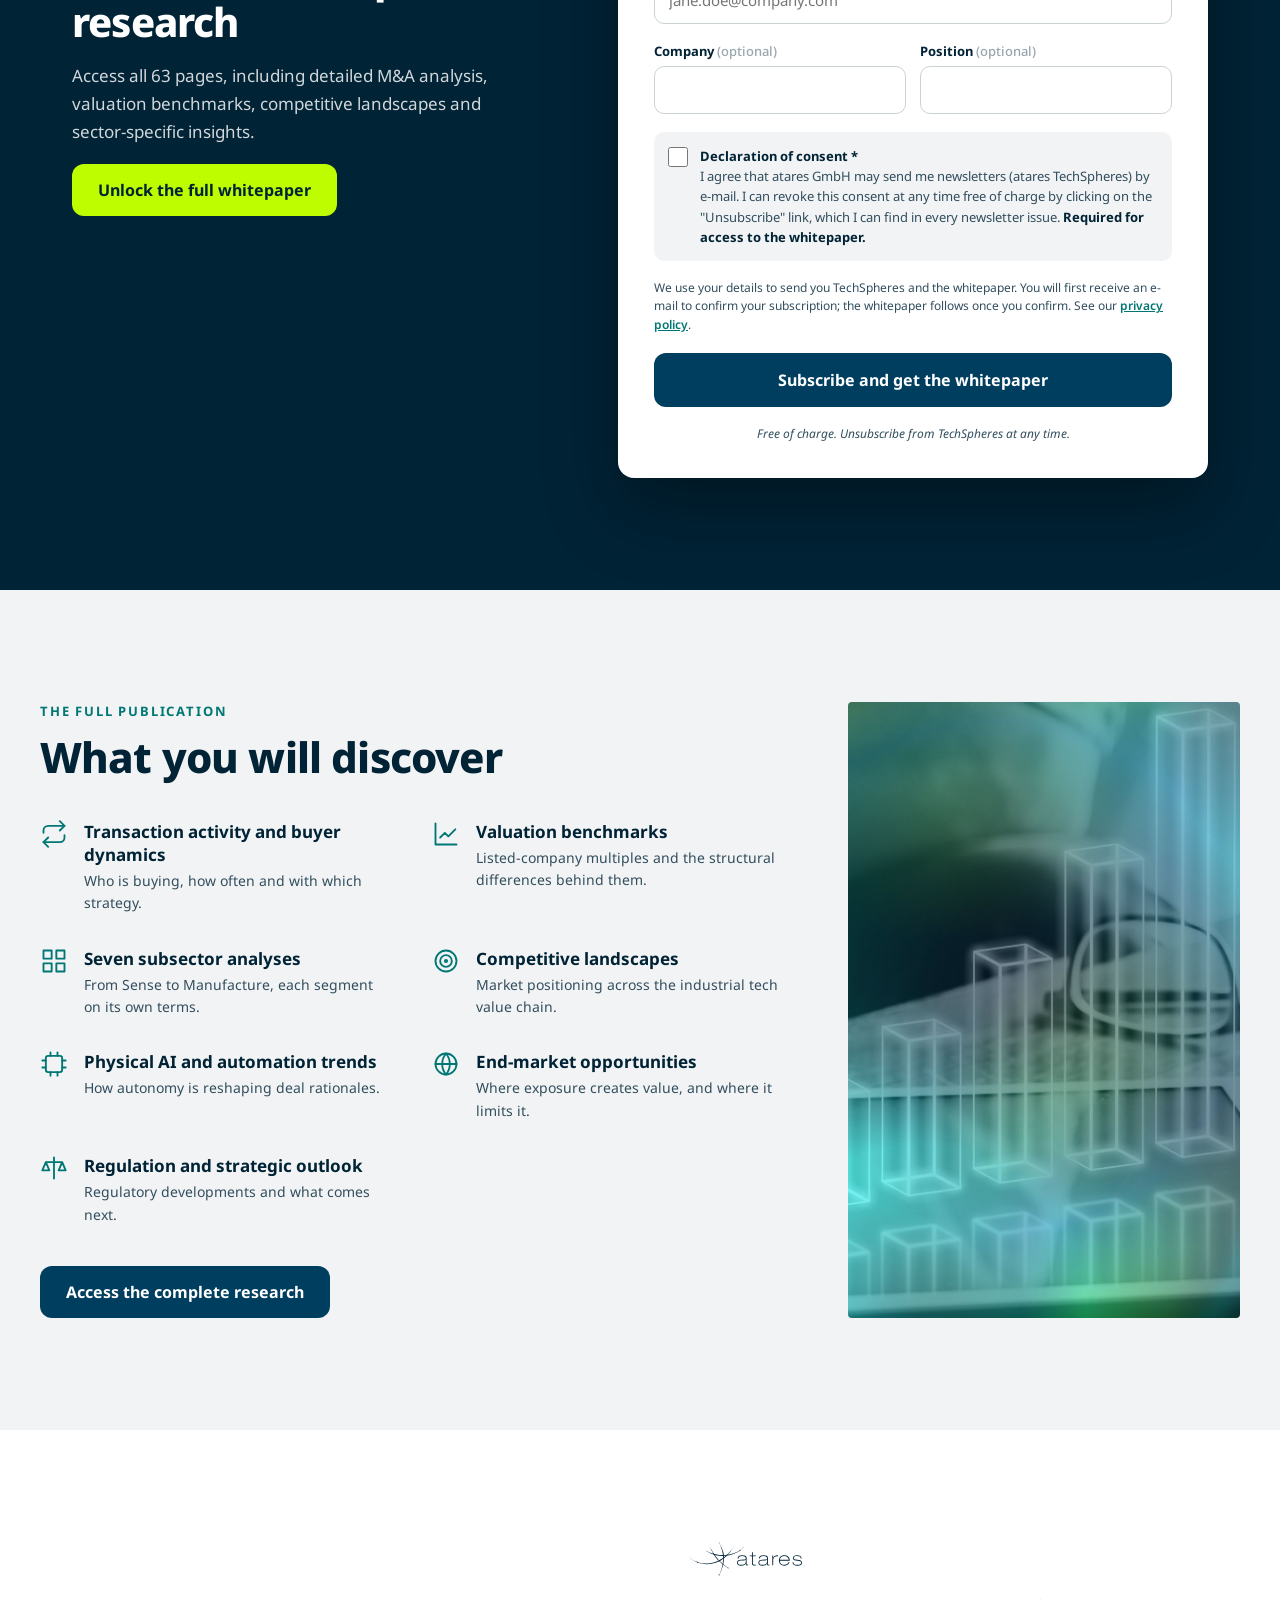
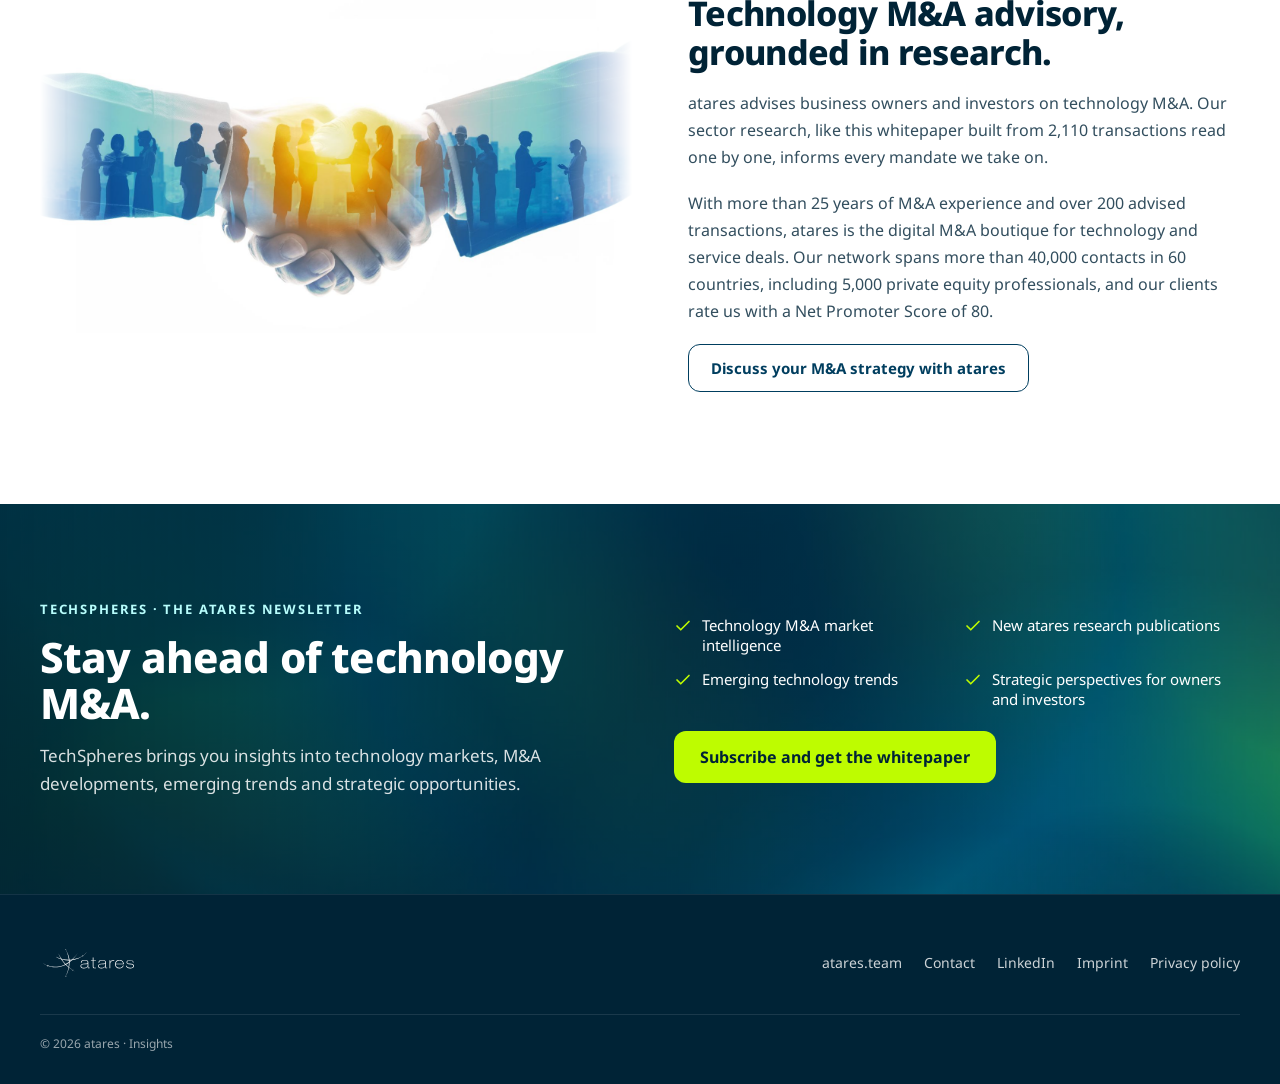
==== commit 0af1c041: "Remove the EN/DE language switch The whitepaper is English only, so the page has no language switch " ====
--- a/index.html
+++ b/index.html
@@ -42,11 +42,7 @@
       <a href="#research" style="color: rgba(255,255,255,.82); text-decoration: none; font-size: 14px; font-weight: 600; padding: 10px 12px">Research</a>
       <a href="#insights" style="color: rgba(255,255,255,.82); text-decoration: none; font-size: 14px; font-weight: 600; padding: 10px 12px">Key insights</a>
       <a href="#about" style="color: rgba(255,255,255,.82); text-decoration: none; font-size: 14px; font-weight: 600; padding: 10px 12px">About atares</a>
-      <div role="group" aria-label="Language" style="display: inline-flex; border: 1px solid rgba(255,255,255,.22); border-radius: 8px; overflow: hidden; margin: 0 8px">
-        <button type="button" aria-pressed="true" style="background: rgba(255,255,255,.14); color: #ffffff; border: 0; font: inherit; font-size: 12px; font-weight: 700; padding: 8px 10px; min-height: 36px">EN</button>
-        <button type="button" aria-pressed="false" style="background: transparent; color: rgba(255,255,255,.7); border: 0; font: inherit; font-size: 12px; font-weight: 700; padding: 8px 10px; min-height: 36px">DE</button>
-      </div>
-      <a href="#unlock" class="btn-lime" style="background: #befc00; color: #002336; text-decoration: none; font-size: 14px; font-weight: 700; padding: 11px 18px; border-radius: 12px">Get the whitepaper</a>
+      <a href="#unlock" class="btn-lime" style="margin-left: 10px; background: #befc00; color: #002336; text-decoration: none; font-size: 14px; font-weight: 700; padding: 11px 18px; border-radius: 12px">Get the whitepaper</a>
     </nav>
   </header>
 
@@ -529,7 +525,6 @@
     </div>
     <div style="display: flex; flex-wrap: wrap; justify-content: space-between; gap: 12px; padding-top: 20px; border-top: 1px solid rgba(255,255,255,.1); font-size: 12px; color: rgba(255,255,255,.6)">
       <span>© 2026 atares · Insights</span>
-      <span>Language: <b style="color: #ffffff">EN</b> / DE</span>
     </div>
   </div>
 </footer>
